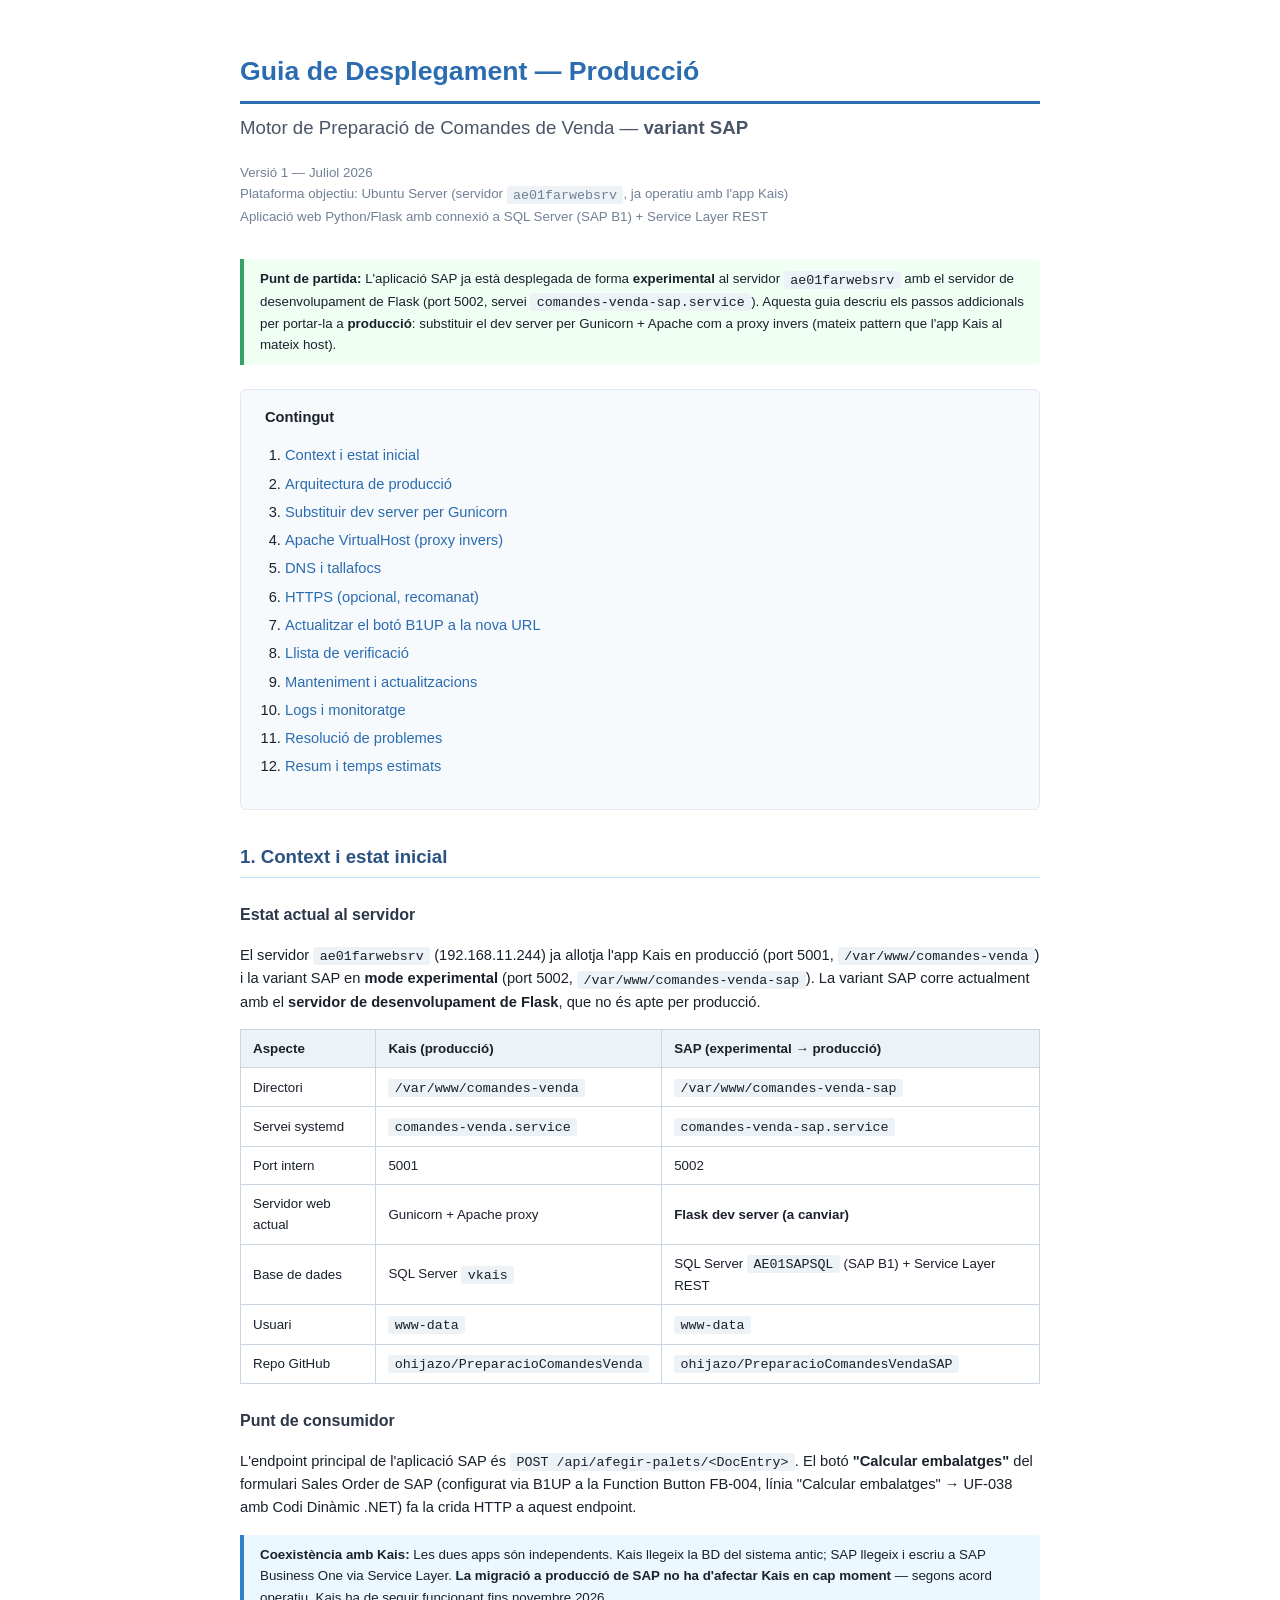
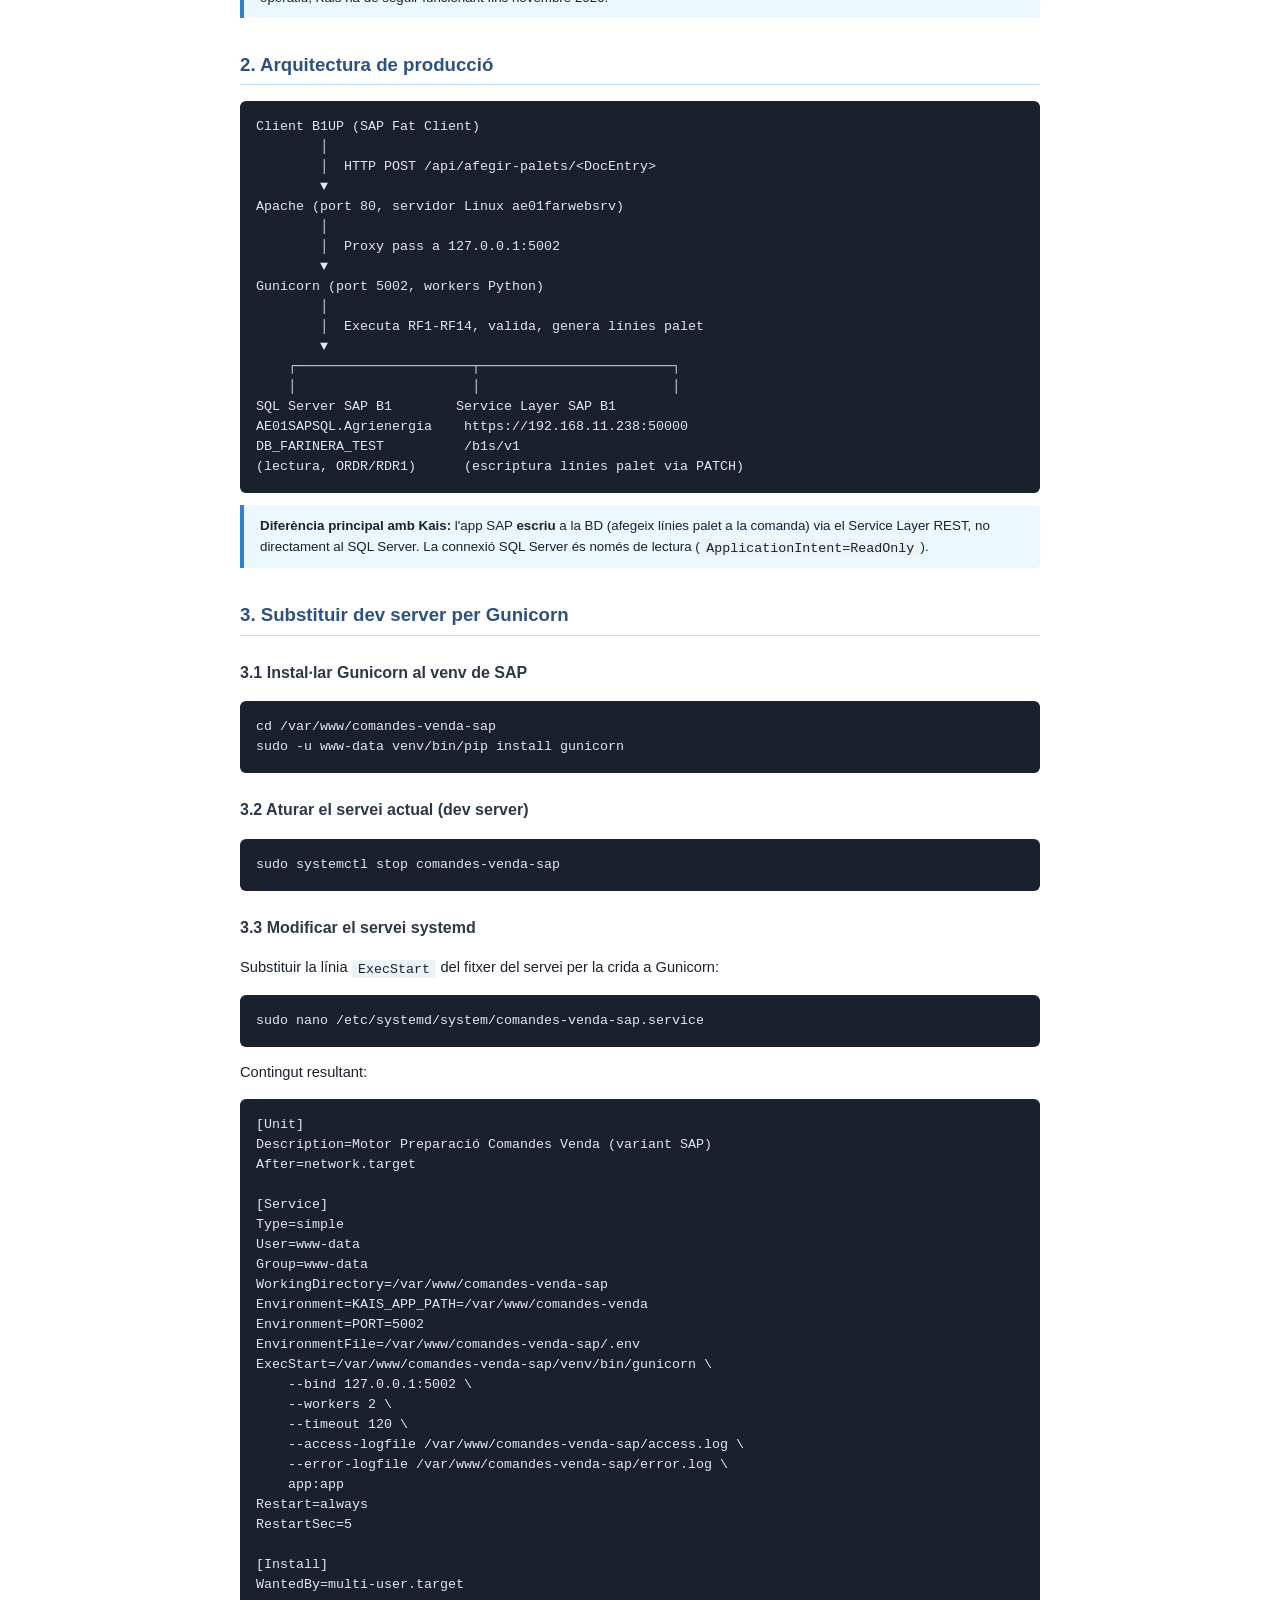
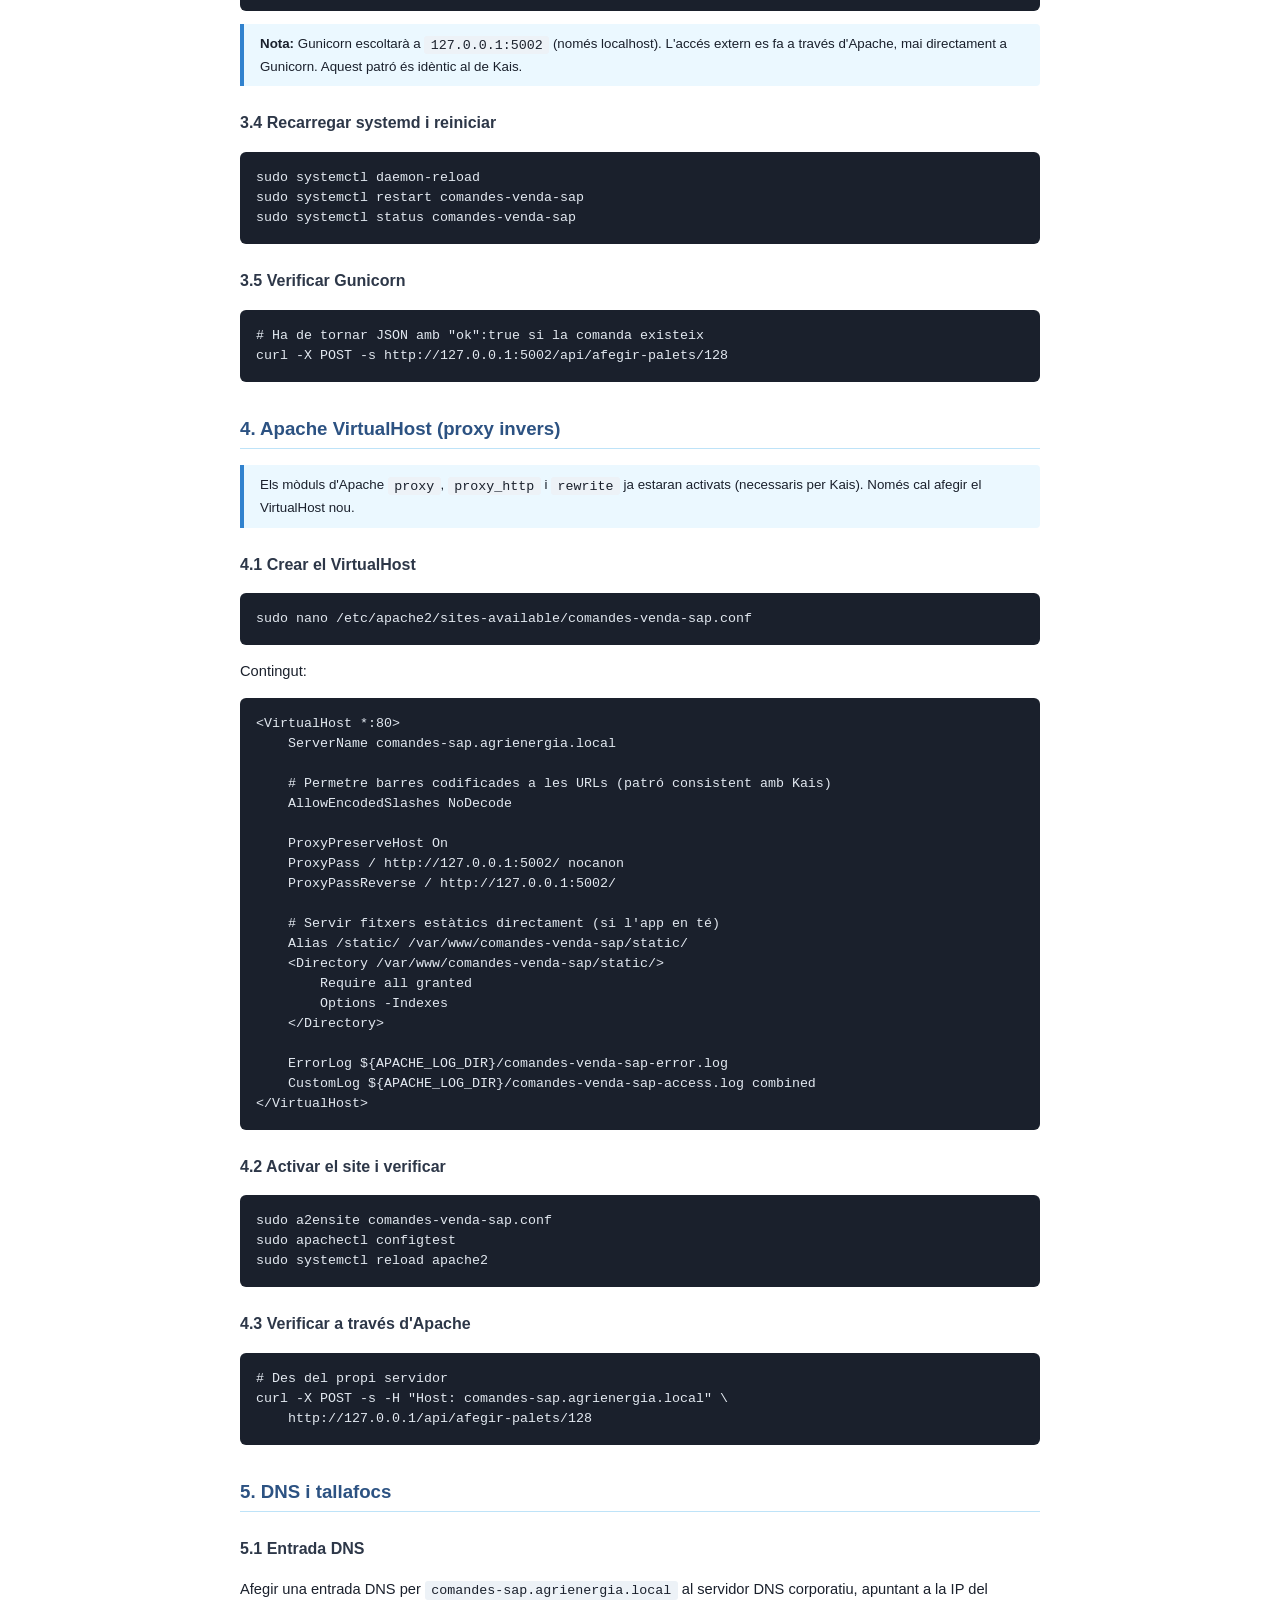
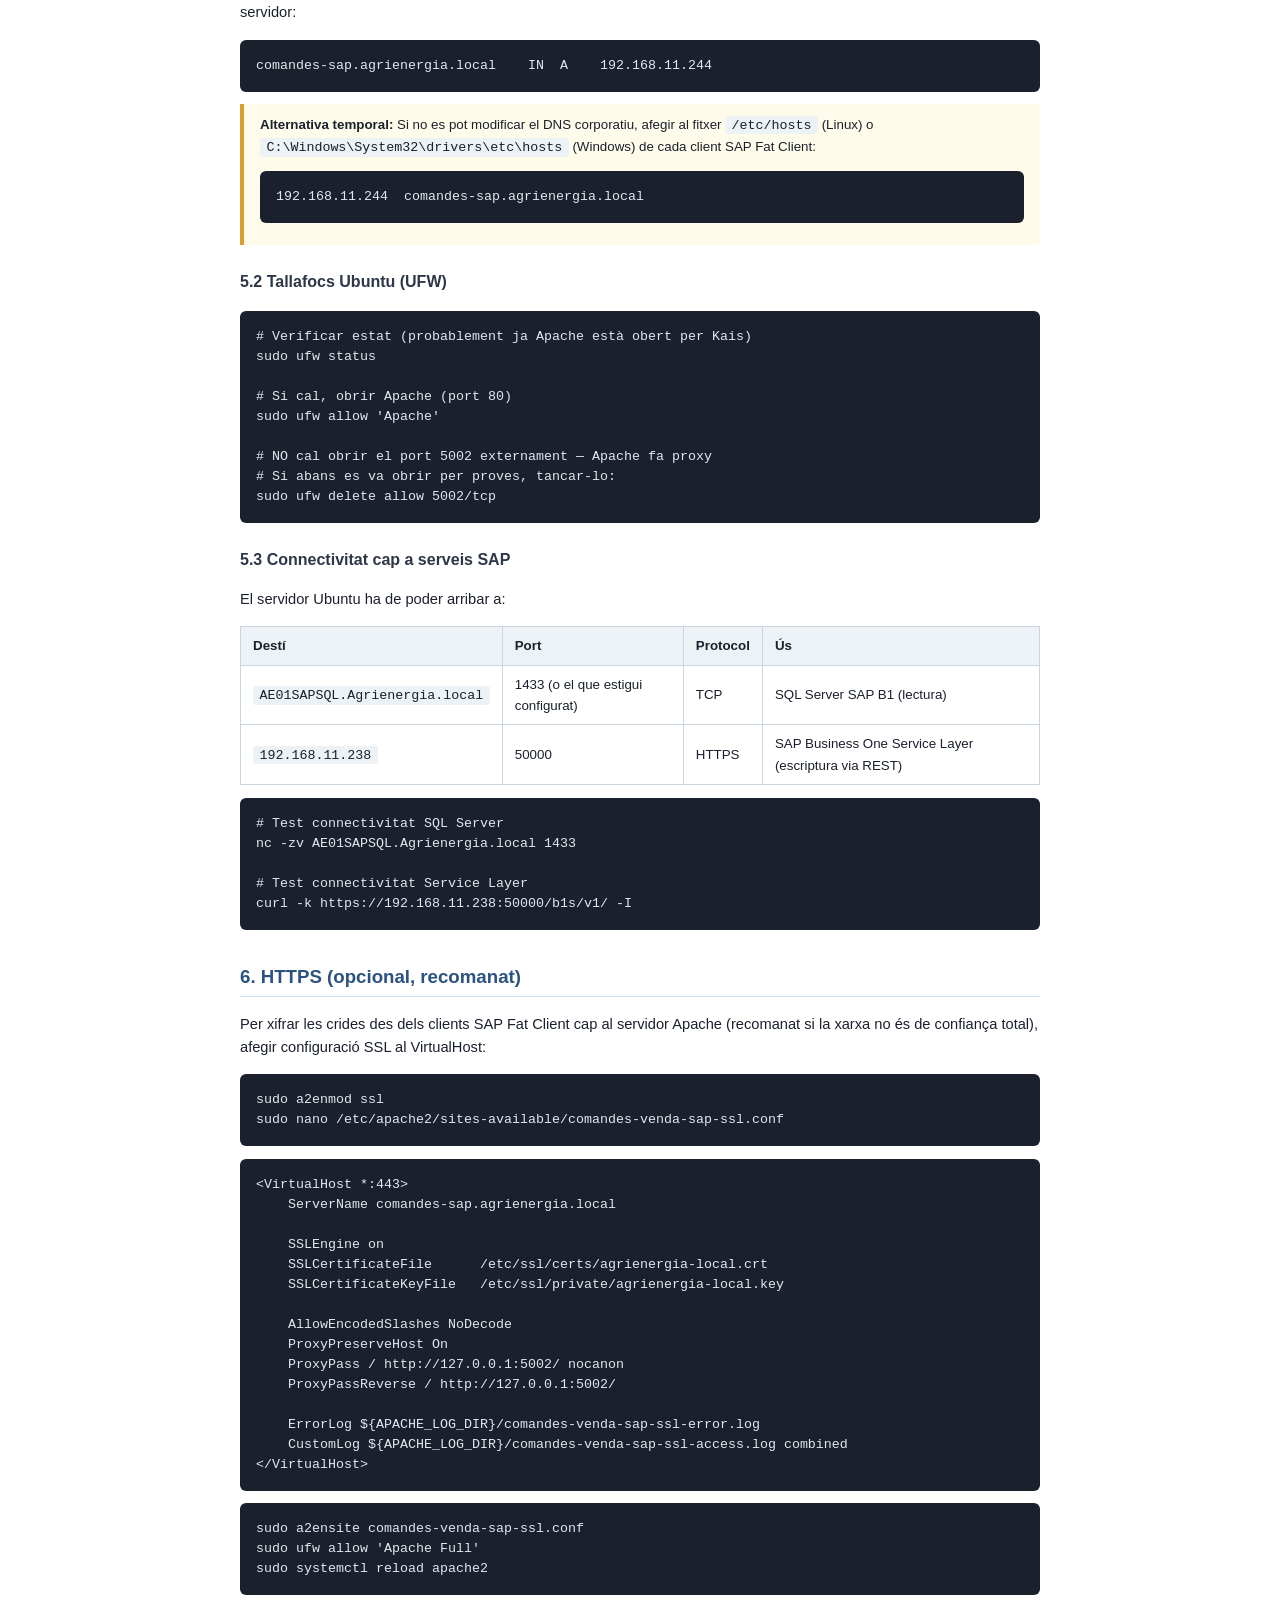
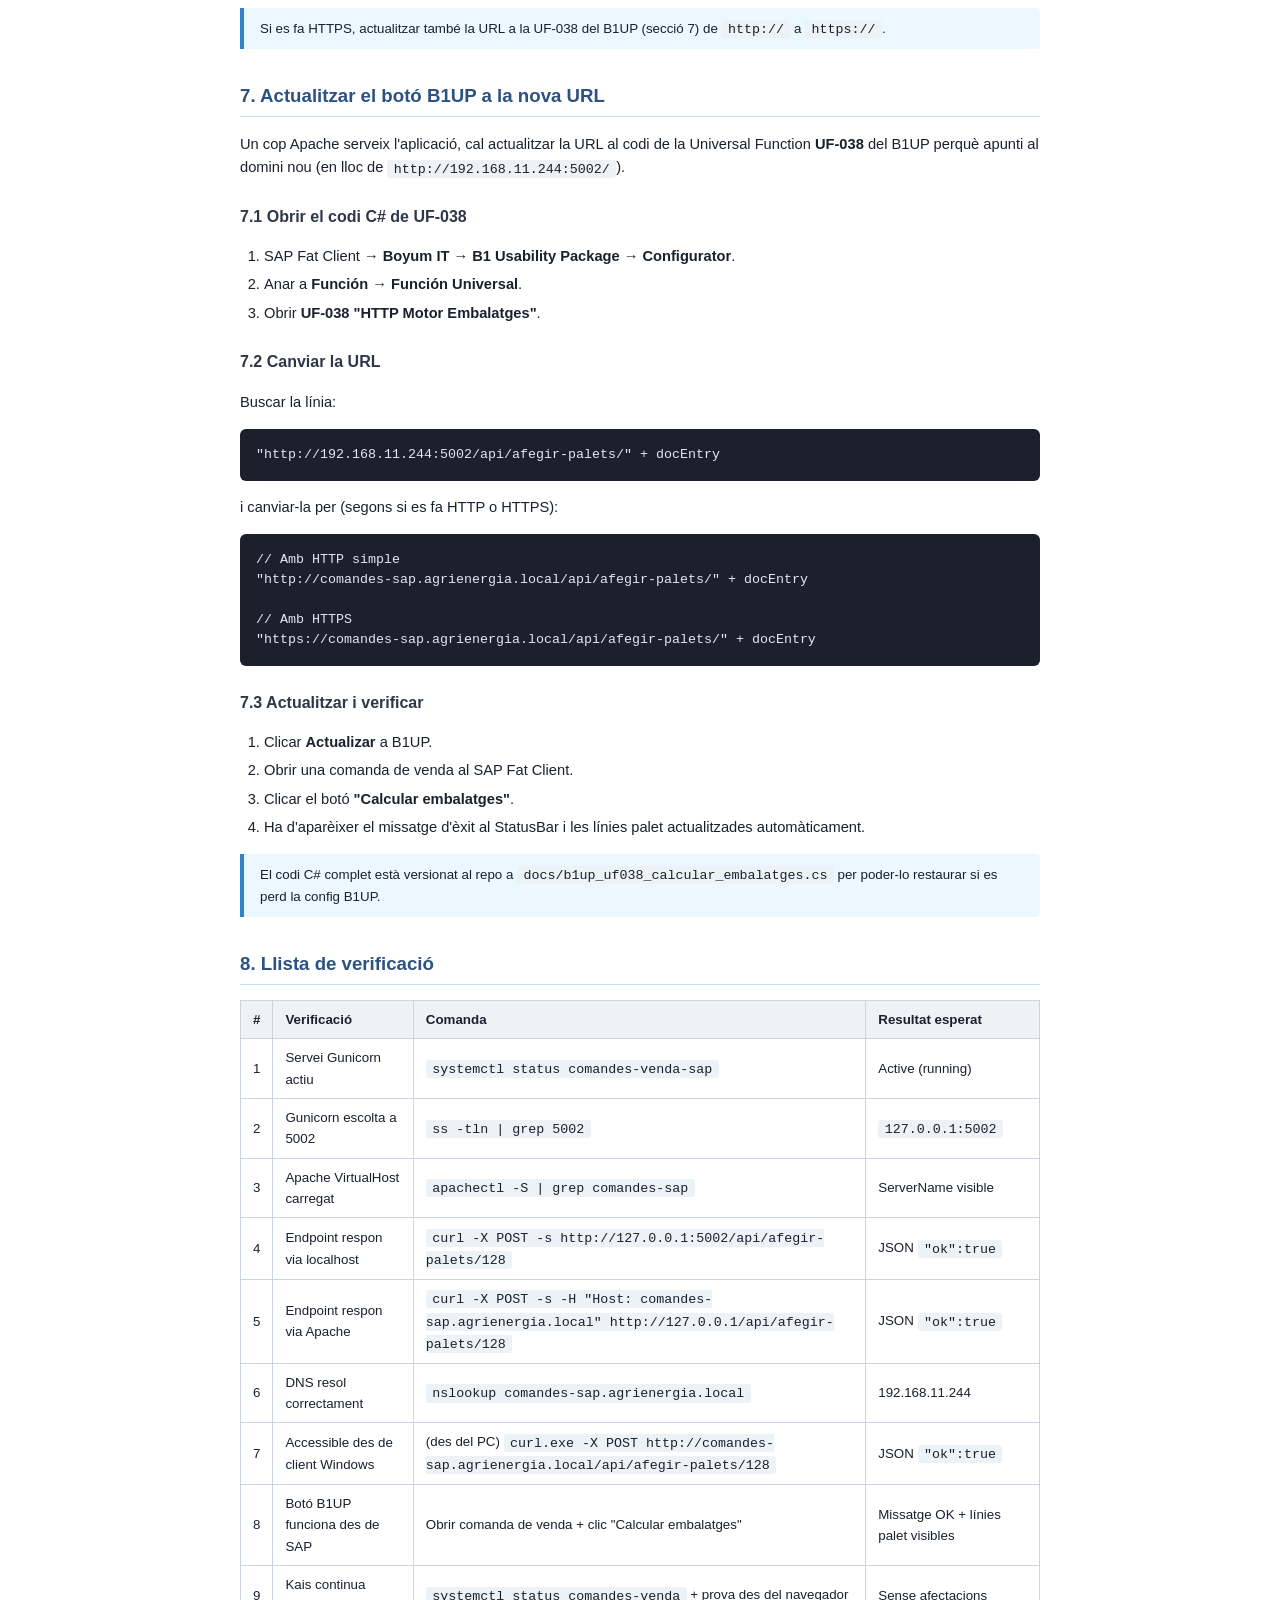
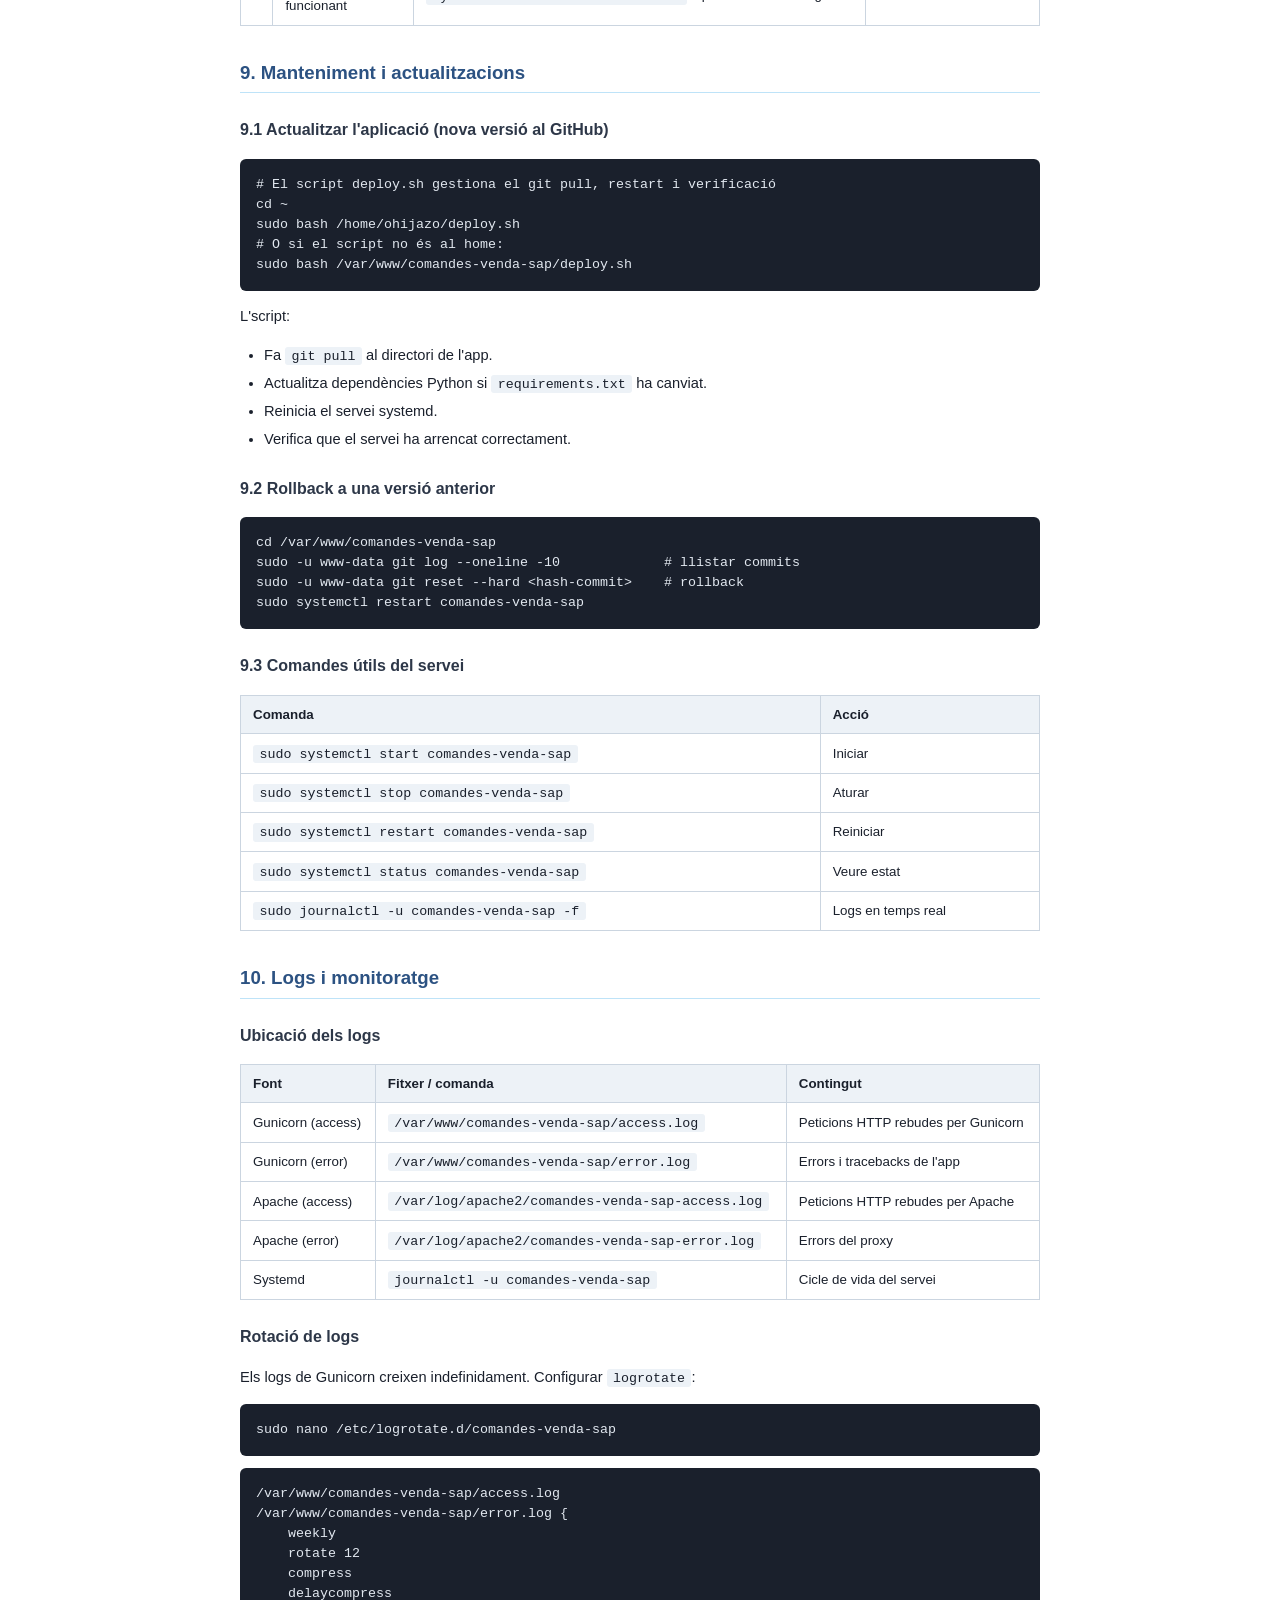
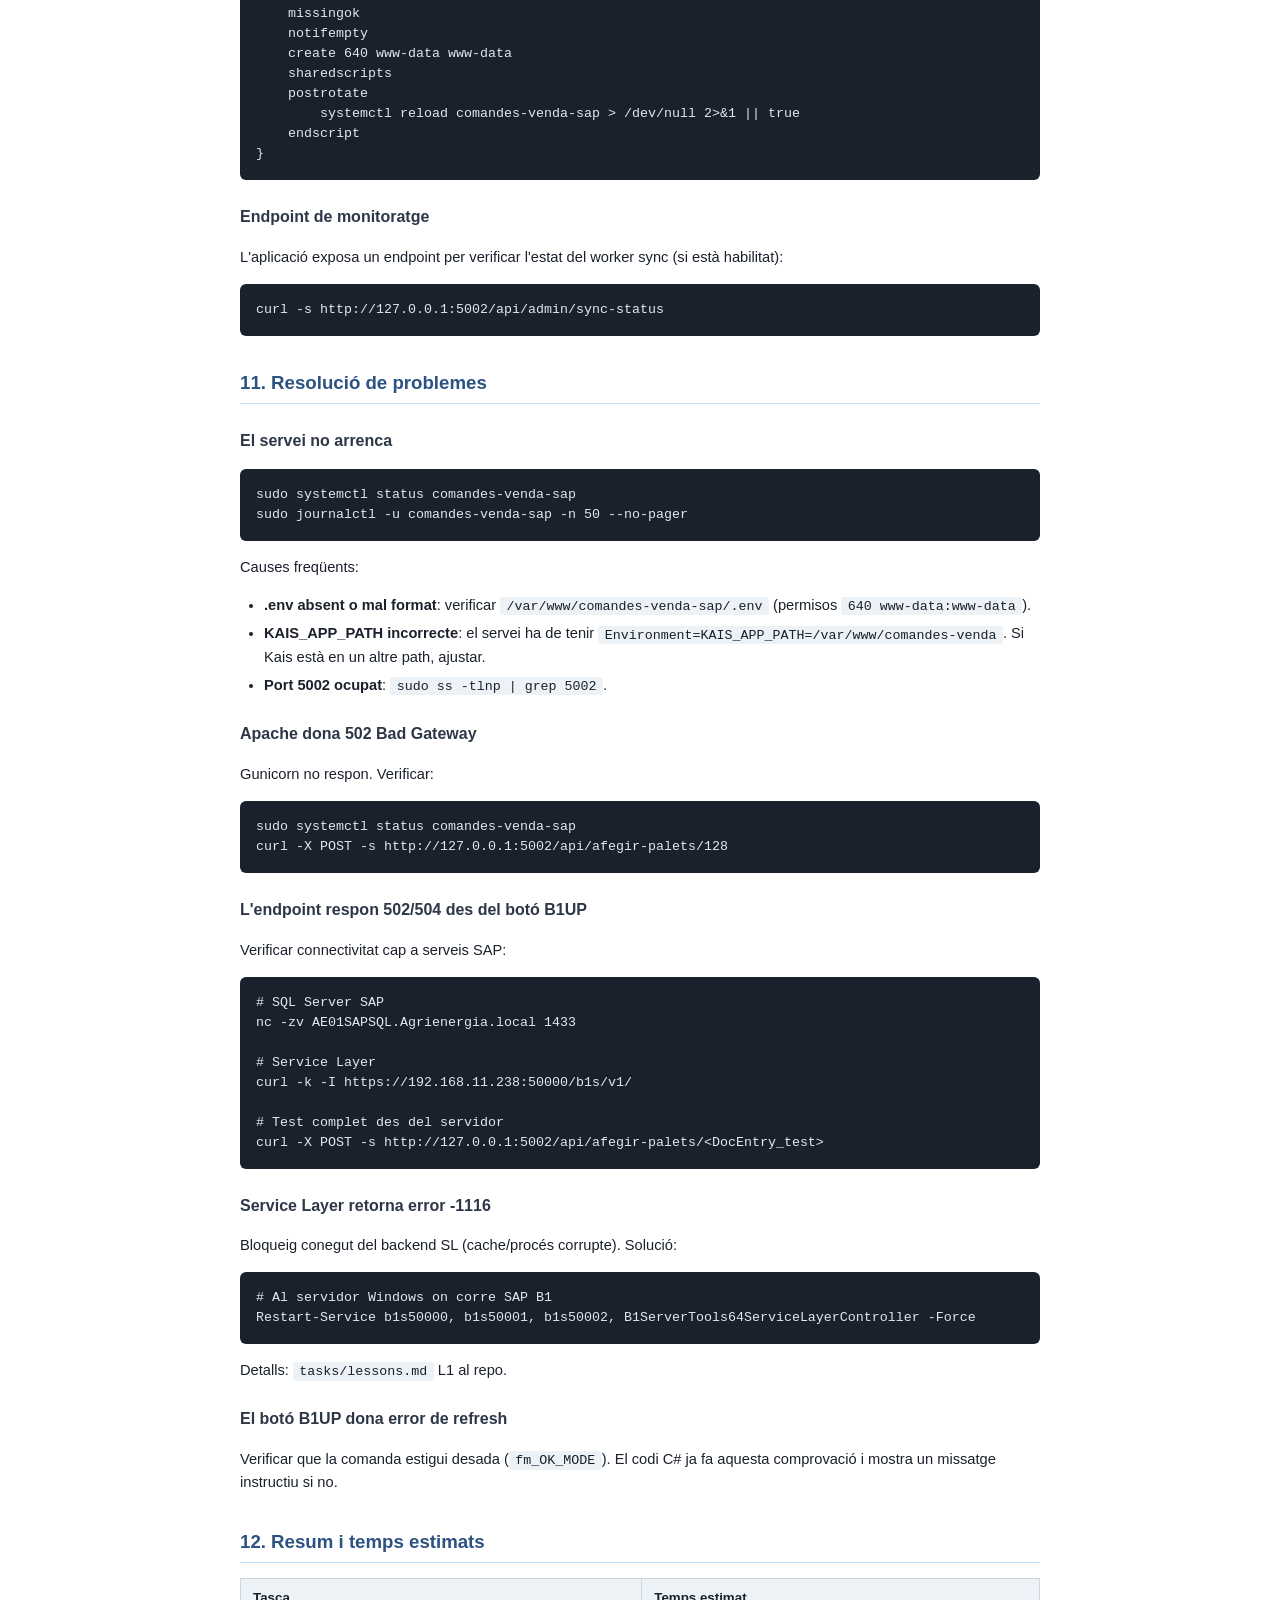
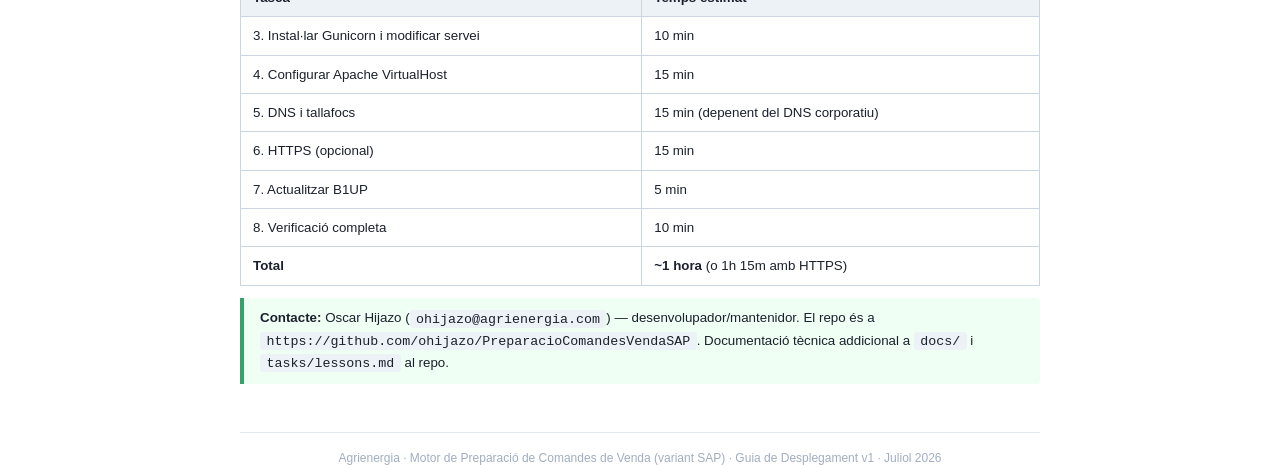
==== docs/guia-desplegament-sap.html @ 2eb06bcd "docs: guia de desplegament per Sistemes (producció seriosa amb Gunicorn+Apache) Guia HTML autoconten" ====
<!DOCTYPE html>
<html lang="ca">
<head>
    <meta charset="UTF-8">
    <title>Guia de Desplegament - Motor de Preparació de Comandes de Venda (variant SAP)</title>
    <style>
        @page { size: A4; margin: 2cm; }
        body { font-family: 'Segoe UI', Arial, sans-serif; font-size: 11pt; line-height: 1.6; color: #1a202c; max-width: 800px; margin: 0 auto; padding: 2rem; }
        h1 { color: #2b6cb0; font-size: 20pt; border-bottom: 3px solid #2b6cb0; padding-bottom: 0.5rem; }
        h2 { color: #2c5282; font-size: 14pt; margin-top: 2rem; border-bottom: 1px solid #bee3f8; padding-bottom: 0.3rem; page-break-after: avoid; }
        h3 { color: #2d3748; font-size: 12pt; margin-top: 1.5rem; page-break-after: avoid; }
        code { font-family: 'JetBrains Mono', 'Consolas', monospace; background: #edf2f7; padding: 0.1rem 0.4rem; border-radius: 3px; font-size: 10pt; }
        pre { background: #1a202c; color: #e2e8f0; padding: 1rem; border-radius: 6px; overflow-x: auto; font-size: 9.5pt; line-height: 1.5; }
        pre code { background: none; color: inherit; padding: 0; }
        table { width: 100%; border-collapse: collapse; margin: 0.75rem 0; font-size: 10pt; }
        th, td { border: 1px solid #cbd5e0; padding: 0.5rem 0.75rem; text-align: left; }
        th { background: #edf2f7; font-weight: 600; }
        .info { background: #ebf8ff; border-left: 4px solid #3182ce; padding: 0.6rem 1rem; margin: 0.75rem 0; border-radius: 0 4px 4px 0; font-size: 10pt; }
        .warning { background: #fffbeb; border-left: 4px solid #d69e2e; padding: 0.6rem 1rem; margin: 0.75rem 0; border-radius: 0 4px 4px 0; font-size: 10pt; }
        .danger { background: #fff5f5; border-left: 4px solid #e53e3e; padding: 0.6rem 1rem; margin: 0.75rem 0; border-radius: 0 4px 4px 0; font-size: 10pt; }
        .success { background: #f0fff4; border-left: 4px solid #38a169; padding: 0.6rem 1rem; margin: 0.75rem 0; border-radius: 0 4px 4px 0; font-size: 10pt; }
        .header-meta { color: #718096; font-size: 10pt; margin-bottom: 2rem; }
        .toc { background: #f7fafc; border: 1px solid #e2e8f0; border-radius: 6px; padding: 1rem 1.5rem; margin: 1.5rem 0; }
        .toc ol { padding-left: 1.25rem; }
        .toc a { color: #2b6cb0; text-decoration: none; }
        ul, ol { padding-left: 1.5rem; }
        li { margin-bottom: 0.3rem; }
        .footer { margin-top: 3rem; padding-top: 1rem; border-top: 1px solid #e2e8f0; color: #a0aec0; font-size: 9pt; text-align: center; }
    </style>
</head>
<body>

<h1>Guia de Desplegament — Producció</h1>
<p style="font-size: 14pt; color: #4a5568; margin-top: -0.5rem;">Motor de Preparació de Comandes de Venda — <strong>variant SAP</strong></p>
<div class="header-meta">
    Versió 1 — Juliol 2026<br>
    Plataforma objectiu: Ubuntu Server (servidor <code>ae01farwebsrv</code>, ja operatiu amb l'app Kais)<br>
    Aplicació web Python/Flask amb connexió a SQL Server (SAP B1) + Service Layer REST
</div>

<div class="success">
    <strong>Punt de partida:</strong> L'aplicació SAP ja està desplegada de forma <strong>experimental</strong> al servidor <code>ae01farwebsrv</code> amb el servidor de desenvolupament de Flask (port 5002, servei <code>comandes-venda-sap.service</code>). Aquesta guia descriu els passos addicionals per portar-la a <strong>producció</strong>: substituir el dev server per Gunicorn + Apache com a proxy invers (mateix pattern que l'app Kais al mateix host).
</div>

<div class="toc">
    <strong>Contingut</strong>
    <ol>
        <li><a href="#context">Context i estat inicial</a></li>
        <li><a href="#arquitectura">Arquitectura de producció</a></li>
        <li><a href="#gunicorn">Substituir dev server per Gunicorn</a></li>
        <li><a href="#apache">Apache VirtualHost (proxy invers)</a></li>
        <li><a href="#dns">DNS i tallafocs</a></li>
        <li><a href="#https">HTTPS (opcional, recomanat)</a></li>
        <li><a href="#b1up">Actualitzar el botó B1UP a la nova URL</a></li>
        <li><a href="#verificacio">Llista de verificació</a></li>
        <li><a href="#manteniment">Manteniment i actualitzacions</a></li>
        <li><a href="#logs">Logs i monitoratge</a></li>
        <li><a href="#troubleshooting">Resolució de problemes</a></li>
        <li><a href="#resum">Resum i temps estimats</a></li>
    </ol>
</div>

<!-- 1. CONTEXT -->
<h2 id="context">1. Context i estat inicial</h2>

<h3>Estat actual al servidor</h3>
<p>El servidor <code>ae01farwebsrv</code> (192.168.11.244) ja allotja l'app Kais en producció (port 5001, <code>/var/www/comandes-venda</code>) i la variant SAP en <strong>mode experimental</strong> (port 5002, <code>/var/www/comandes-venda-sap</code>). La variant SAP corre actualment amb el <strong>servidor de desenvolupament de Flask</strong>, que no és apte per producció.</p>

<table>
    <tr><th>Aspecte</th><th>Kais (producció)</th><th>SAP (experimental → producció)</th></tr>
    <tr><td>Directori</td><td><code>/var/www/comandes-venda</code></td><td><code>/var/www/comandes-venda-sap</code></td></tr>
    <tr><td>Servei systemd</td><td><code>comandes-venda.service</code></td><td><code>comandes-venda-sap.service</code></td></tr>
    <tr><td>Port intern</td><td>5001</td><td>5002</td></tr>
    <tr><td>Servidor web actual</td><td>Gunicorn + Apache proxy</td><td><strong>Flask dev server (a canviar)</strong></td></tr>
    <tr><td>Base de dades</td><td>SQL Server <code>vkais</code></td><td>SQL Server <code>AE01SAPSQL</code> (SAP B1) + Service Layer REST</td></tr>
    <tr><td>Usuari</td><td><code>www-data</code></td><td><code>www-data</code></td></tr>
    <tr><td>Repo GitHub</td><td><code>ohijazo/PreparacioComandesVenda</code></td><td><code>ohijazo/PreparacioComandesVendaSAP</code></td></tr>
</table>

<h3>Punt de consumidor</h3>
<p>L'endpoint principal de l'aplicació SAP és <code>POST /api/afegir-palets/&lt;DocEntry&gt;</code>. El botó <strong>"Calcular embalatges"</strong> del formulari Sales Order de SAP (configurat via B1UP a la Function Button FB-004, línia "Calcular embalatges" → UF-038 amb Codi Dinàmic .NET) fa la crida HTTP a aquest endpoint.</p>

<div class="info">
    <strong>Coexistència amb Kais:</strong> Les dues apps són independents. Kais llegeix la BD del sistema antic; SAP llegeix i escriu a SAP Business One via Service Layer. <strong>La migració a producció de SAP no ha d'afectar Kais en cap moment</strong> — segons acord operatiu, Kais ha de seguir funcionant fins novembre 2026.
</div>

<!-- 2. ARQUITECTURA -->
<h2 id="arquitectura">2. Arquitectura de producció</h2>

<pre><code>Client B1UP (SAP Fat Client)
        │
        │  HTTP POST /api/afegir-palets/&lt;DocEntry&gt;
        ▼
Apache (port 80, servidor Linux ae01farwebsrv)
        │
        │  Proxy pass a 127.0.0.1:5002
        ▼
Gunicorn (port 5002, workers Python)
        │
        │  Executa RF1-RF14, valida, genera línies palet
        ▼
    ┌──────────────────────┬────────────────────────┐
    │                      │                        │
SQL Server SAP B1        Service Layer SAP B1
AE01SAPSQL.Agrienergia    https://192.168.11.238:50000
DB_FARINERA_TEST          /b1s/v1
(lectura, ORDR/RDR1)      (escriptura línies palet via PATCH)</code></pre>

<div class="info">
    <strong>Diferència principal amb Kais:</strong> l'app SAP <strong>escriu</strong> a la BD (afegeix línies palet a la comanda) via el Service Layer REST, no directament al SQL Server. La connexió SQL Server és només de lectura (<code>ApplicationIntent=ReadOnly</code>).
</div>

<!-- 3. GUNICORN -->
<h2 id="gunicorn">3. Substituir dev server per Gunicorn</h2>

<h3>3.1 Instal·lar Gunicorn al venv de SAP</h3>
<pre><code>cd /var/www/comandes-venda-sap
sudo -u www-data venv/bin/pip install gunicorn</code></pre>

<h3>3.2 Aturar el servei actual (dev server)</h3>
<pre><code>sudo systemctl stop comandes-venda-sap</code></pre>

<h3>3.3 Modificar el servei systemd</h3>
<p>Substituir la línia <code>ExecStart</code> del fitxer del servei per la crida a Gunicorn:</p>

<pre><code>sudo nano /etc/systemd/system/comandes-venda-sap.service</code></pre>

<p>Contingut resultant:</p>

<pre><code>[Unit]
Description=Motor Preparació Comandes Venda (variant SAP)
After=network.target

[Service]
Type=simple
User=www-data
Group=www-data
WorkingDirectory=/var/www/comandes-venda-sap
Environment=KAIS_APP_PATH=/var/www/comandes-venda
Environment=PORT=5002
EnvironmentFile=/var/www/comandes-venda-sap/.env
ExecStart=/var/www/comandes-venda-sap/venv/bin/gunicorn \
    --bind 127.0.0.1:5002 \
    --workers 2 \
    --timeout 120 \
    --access-logfile /var/www/comandes-venda-sap/access.log \
    --error-logfile /var/www/comandes-venda-sap/error.log \
    app:app
Restart=always
RestartSec=5

[Install]
WantedBy=multi-user.target</code></pre>

<div class="info">
    <strong>Nota:</strong> Gunicorn escoltarà a <code>127.0.0.1:5002</code> (només localhost). L'accés extern es fa a través d'Apache, mai directament a Gunicorn. Aquest patró és idèntic al de Kais.
</div>

<h3>3.4 Recarregar systemd i reiniciar</h3>
<pre><code>sudo systemctl daemon-reload
sudo systemctl restart comandes-venda-sap
sudo systemctl status comandes-venda-sap</code></pre>

<h3>3.5 Verificar Gunicorn</h3>
<pre><code># Ha de tornar JSON amb "ok":true si la comanda existeix
curl -X POST -s http://127.0.0.1:5002/api/afegir-palets/128</code></pre>

<!-- 4. APACHE -->
<h2 id="apache">4. Apache VirtualHost (proxy invers)</h2>

<div class="info">
    Els mòduls d'Apache <code>proxy</code>, <code>proxy_http</code> i <code>rewrite</code> ja estaran activats (necessaris per Kais). Només cal afegir el VirtualHost nou.
</div>

<h3>4.1 Crear el VirtualHost</h3>
<pre><code>sudo nano /etc/apache2/sites-available/comandes-venda-sap.conf</code></pre>

<p>Contingut:</p>

<pre><code>&lt;VirtualHost *:80&gt;
    ServerName comandes-sap.agrienergia.local

    # Permetre barres codificades a les URLs (patró consistent amb Kais)
    AllowEncodedSlashes NoDecode

    ProxyPreserveHost On
    ProxyPass / http://127.0.0.1:5002/ nocanon
    ProxyPassReverse / http://127.0.0.1:5002/

    # Servir fitxers estàtics directament (si l'app en té)
    Alias /static/ /var/www/comandes-venda-sap/static/
    &lt;Directory /var/www/comandes-venda-sap/static/&gt;
        Require all granted
        Options -Indexes
    &lt;/Directory&gt;

    ErrorLog ${APACHE_LOG_DIR}/comandes-venda-sap-error.log
    CustomLog ${APACHE_LOG_DIR}/comandes-venda-sap-access.log combined
&lt;/VirtualHost&gt;</code></pre>

<h3>4.2 Activar el site i verificar</h3>
<pre><code>sudo a2ensite comandes-venda-sap.conf
sudo apachectl configtest
sudo systemctl reload apache2</code></pre>

<h3>4.3 Verificar a través d'Apache</h3>
<pre><code># Des del propi servidor
curl -X POST -s -H "Host: comandes-sap.agrienergia.local" \
    http://127.0.0.1/api/afegir-palets/128</code></pre>

<!-- 5. DNS + FIREWALL -->
<h2 id="dns">5. DNS i tallafocs</h2>

<h3>5.1 Entrada DNS</h3>
<p>Afegir una entrada DNS per <code>comandes-sap.agrienergia.local</code> al servidor DNS corporatiu, apuntant a la IP del servidor:</p>

<pre><code>comandes-sap.agrienergia.local    IN  A    192.168.11.244</code></pre>

<div class="warning">
    <strong>Alternativa temporal:</strong> Si no es pot modificar el DNS corporatiu, afegir al fitxer <code>/etc/hosts</code> (Linux) o <code>C:\Windows\System32\drivers\etc\hosts</code> (Windows) de cada client SAP Fat Client:
    <pre><code>192.168.11.244  comandes-sap.agrienergia.local</code></pre>
</div>

<h3>5.2 Tallafocs Ubuntu (UFW)</h3>
<pre><code># Verificar estat (probablement ja Apache està obert per Kais)
sudo ufw status

# Si cal, obrir Apache (port 80)
sudo ufw allow 'Apache'

# NO cal obrir el port 5002 externament — Apache fa proxy
# Si abans es va obrir per proves, tancar-lo:
sudo ufw delete allow 5002/tcp</code></pre>

<h3>5.3 Connectivitat cap a serveis SAP</h3>
<p>El servidor Ubuntu ha de poder arribar a:</p>
<table>
    <tr><th>Destí</th><th>Port</th><th>Protocol</th><th>Ús</th></tr>
    <tr><td><code>AE01SAPSQL.Agrienergia.local</code></td><td>1433 (o el que estigui configurat)</td><td>TCP</td><td>SQL Server SAP B1 (lectura)</td></tr>
    <tr><td><code>192.168.11.238</code></td><td>50000</td><td>HTTPS</td><td>SAP Business One Service Layer (escriptura via REST)</td></tr>
</table>

<pre><code># Test connectivitat SQL Server
nc -zv AE01SAPSQL.Agrienergia.local 1433

# Test connectivitat Service Layer
curl -k https://192.168.11.238:50000/b1s/v1/ -I</code></pre>

<!-- 6. HTTPS -->
<h2 id="https">6. HTTPS (opcional, recomanat)</h2>

<p>Per xifrar les crides des dels clients SAP Fat Client cap al servidor Apache (recomanat si la xarxa no és de confiança total), afegir configuració SSL al VirtualHost:</p>

<pre><code>sudo a2enmod ssl
sudo nano /etc/apache2/sites-available/comandes-venda-sap-ssl.conf</code></pre>

<pre><code>&lt;VirtualHost *:443&gt;
    ServerName comandes-sap.agrienergia.local

    SSLEngine on
    SSLCertificateFile      /etc/ssl/certs/agrienergia-local.crt
    SSLCertificateKeyFile   /etc/ssl/private/agrienergia-local.key

    AllowEncodedSlashes NoDecode
    ProxyPreserveHost On
    ProxyPass / http://127.0.0.1:5002/ nocanon
    ProxyPassReverse / http://127.0.0.1:5002/

    ErrorLog ${APACHE_LOG_DIR}/comandes-venda-sap-ssl-error.log
    CustomLog ${APACHE_LOG_DIR}/comandes-venda-sap-ssl-access.log combined
&lt;/VirtualHost&gt;</code></pre>

<pre><code>sudo a2ensite comandes-venda-sap-ssl.conf
sudo ufw allow 'Apache Full'
sudo systemctl reload apache2</code></pre>

<div class="info">
    Si es fa HTTPS, actualitzar també la URL a la UF-038 del B1UP (secció 7) de <code>http://</code> a <code>https://</code>.
</div>

<!-- 7. B1UP -->
<h2 id="b1up">7. Actualitzar el botó B1UP a la nova URL</h2>

<p>Un cop Apache serveix l'aplicació, cal actualitzar la URL al codi de la Universal Function <strong>UF-038</strong> del B1UP perquè apunti al domini nou (en lloc de <code>http://192.168.11.244:5002/</code>).</p>

<h3>7.1 Obrir el codi C# de UF-038</h3>
<ol>
    <li>SAP Fat Client → <strong>Boyum IT → B1 Usability Package → Configurator</strong>.</li>
    <li>Anar a <strong>Función → Función Universal</strong>.</li>
    <li>Obrir <strong>UF-038 "HTTP Motor Embalatges"</strong>.</li>
</ol>

<h3>7.2 Canviar la URL</h3>
<p>Buscar la línia:</p>
<pre><code>"http://192.168.11.244:5002/api/afegir-palets/" + docEntry</code></pre>

<p>i canviar-la per (segons si es fa HTTP o HTTPS):</p>
<pre><code>// Amb HTTP simple
"http://comandes-sap.agrienergia.local/api/afegir-palets/" + docEntry

// Amb HTTPS
"https://comandes-sap.agrienergia.local/api/afegir-palets/" + docEntry</code></pre>

<h3>7.3 Actualitzar i verificar</h3>
<ol>
    <li>Clicar <strong>Actualizar</strong> a B1UP.</li>
    <li>Obrir una comanda de venda al SAP Fat Client.</li>
    <li>Clicar el botó <strong>"Calcular embalatges"</strong>.</li>
    <li>Ha d'aparèixer el missatge d'èxit al StatusBar i les línies palet actualitzades automàticament.</li>
</ol>

<div class="info">
    El codi C# complet està versionat al repo a <code>docs/b1up_uf038_calcular_embalatges.cs</code> per poder-lo restaurar si es perd la config B1UP.
</div>

<!-- 8. VERIFICACIÓ -->
<h2 id="verificacio">8. Llista de verificació</h2>

<table>
    <tr><th>#</th><th>Verificació</th><th>Comanda</th><th>Resultat esperat</th></tr>
    <tr><td>1</td><td>Servei Gunicorn actiu</td><td><code>systemctl status comandes-venda-sap</code></td><td>Active (running)</td></tr>
    <tr><td>2</td><td>Gunicorn escolta a 5002</td><td><code>ss -tln | grep 5002</code></td><td><code>127.0.0.1:5002</code></td></tr>
    <tr><td>3</td><td>Apache VirtualHost carregat</td><td><code>apachectl -S | grep comandes-sap</code></td><td>ServerName visible</td></tr>
    <tr><td>4</td><td>Endpoint respon via localhost</td><td><code>curl -X POST -s http://127.0.0.1:5002/api/afegir-palets/128</code></td><td>JSON <code>"ok":true</code></td></tr>
    <tr><td>5</td><td>Endpoint respon via Apache</td><td><code>curl -X POST -s -H "Host: comandes-sap.agrienergia.local" http://127.0.0.1/api/afegir-palets/128</code></td><td>JSON <code>"ok":true</code></td></tr>
    <tr><td>6</td><td>DNS resol correctament</td><td><code>nslookup comandes-sap.agrienergia.local</code></td><td>192.168.11.244</td></tr>
    <tr><td>7</td><td>Accessible des de client Windows</td><td>(des del PC) <code>curl.exe -X POST http://comandes-sap.agrienergia.local/api/afegir-palets/128</code></td><td>JSON <code>"ok":true</code></td></tr>
    <tr><td>8</td><td>Botó B1UP funciona des de SAP</td><td>Obrir comanda de venda + clic "Calcular embalatges"</td><td>Missatge OK + línies palet visibles</td></tr>
    <tr><td>9</td><td>Kais continua funcionant</td><td><code>systemctl status comandes-venda</code> + prova des del navegador</td><td>Sense afectacions</td></tr>
</table>

<!-- 9. MANTENIMENT -->
<h2 id="manteniment">9. Manteniment i actualitzacions</h2>

<h3>9.1 Actualitzar l'aplicació (nova versió al GitHub)</h3>
<pre><code># El script deploy.sh gestiona el git pull, restart i verificació
cd ~
sudo bash /home/ohijazo/deploy.sh
# O si el script no és al home:
sudo bash /var/www/comandes-venda-sap/deploy.sh</code></pre>

<p>L'script:</p>
<ul>
    <li>Fa <code>git pull</code> al directori de l'app.</li>
    <li>Actualitza dependències Python si <code>requirements.txt</code> ha canviat.</li>
    <li>Reinicia el servei systemd.</li>
    <li>Verifica que el servei ha arrencat correctament.</li>
</ul>

<h3>9.2 Rollback a una versió anterior</h3>
<pre><code>cd /var/www/comandes-venda-sap
sudo -u www-data git log --oneline -10             # llistar commits
sudo -u www-data git reset --hard &lt;hash-commit&gt;    # rollback
sudo systemctl restart comandes-venda-sap</code></pre>

<h3>9.3 Comandes útils del servei</h3>
<table>
    <tr><th>Comanda</th><th>Acció</th></tr>
    <tr><td><code>sudo systemctl start comandes-venda-sap</code></td><td>Iniciar</td></tr>
    <tr><td><code>sudo systemctl stop comandes-venda-sap</code></td><td>Aturar</td></tr>
    <tr><td><code>sudo systemctl restart comandes-venda-sap</code></td><td>Reiniciar</td></tr>
    <tr><td><code>sudo systemctl status comandes-venda-sap</code></td><td>Veure estat</td></tr>
    <tr><td><code>sudo journalctl -u comandes-venda-sap -f</code></td><td>Logs en temps real</td></tr>
</table>

<!-- 10. LOGS -->
<h2 id="logs">10. Logs i monitoratge</h2>

<h3>Ubicació dels logs</h3>
<table>
    <tr><th>Font</th><th>Fitxer / comanda</th><th>Contingut</th></tr>
    <tr><td>Gunicorn (access)</td><td><code>/var/www/comandes-venda-sap/access.log</code></td><td>Peticions HTTP rebudes per Gunicorn</td></tr>
    <tr><td>Gunicorn (error)</td><td><code>/var/www/comandes-venda-sap/error.log</code></td><td>Errors i tracebacks de l'app</td></tr>
    <tr><td>Apache (access)</td><td><code>/var/log/apache2/comandes-venda-sap-access.log</code></td><td>Peticions HTTP rebudes per Apache</td></tr>
    <tr><td>Apache (error)</td><td><code>/var/log/apache2/comandes-venda-sap-error.log</code></td><td>Errors del proxy</td></tr>
    <tr><td>Systemd</td><td><code>journalctl -u comandes-venda-sap</code></td><td>Cicle de vida del servei</td></tr>
</table>

<h3>Rotació de logs</h3>
<p>Els logs de Gunicorn creixen indefinidament. Configurar <code>logrotate</code>:</p>
<pre><code>sudo nano /etc/logrotate.d/comandes-venda-sap</code></pre>

<pre><code>/var/www/comandes-venda-sap/access.log
/var/www/comandes-venda-sap/error.log {
    weekly
    rotate 12
    compress
    delaycompress
    missingok
    notifempty
    create 640 www-data www-data
    sharedscripts
    postrotate
        systemctl reload comandes-venda-sap > /dev/null 2>&1 || true
    endscript
}</code></pre>

<h3>Endpoint de monitoratge</h3>
<p>L'aplicació exposa un endpoint per verificar l'estat del worker sync (si està habilitat):</p>
<pre><code>curl -s http://127.0.0.1:5002/api/admin/sync-status</code></pre>

<!-- 11. TROUBLESHOOTING -->
<h2 id="troubleshooting">11. Resolució de problemes</h2>

<h3>El servei no arrenca</h3>
<pre><code>sudo systemctl status comandes-venda-sap
sudo journalctl -u comandes-venda-sap -n 50 --no-pager</code></pre>
<p>Causes freqüents:</p>
<ul>
    <li><strong>.env absent o mal format</strong>: verificar <code>/var/www/comandes-venda-sap/.env</code> (permisos <code>640 www-data:www-data</code>).</li>
    <li><strong>KAIS_APP_PATH incorrecte</strong>: el servei ha de tenir <code>Environment=KAIS_APP_PATH=/var/www/comandes-venda</code>. Si Kais està en un altre path, ajustar.</li>
    <li><strong>Port 5002 ocupat</strong>: <code>sudo ss -tlnp | grep 5002</code>.</li>
</ul>

<h3>Apache dona 502 Bad Gateway</h3>
<p>Gunicorn no respon. Verificar:</p>
<pre><code>sudo systemctl status comandes-venda-sap
curl -X POST -s http://127.0.0.1:5002/api/afegir-palets/128</code></pre>

<h3>L'endpoint respon 502/504 des del botó B1UP</h3>
<p>Verificar connectivitat cap a serveis SAP:</p>
<pre><code># SQL Server SAP
nc -zv AE01SAPSQL.Agrienergia.local 1433

# Service Layer
curl -k -I https://192.168.11.238:50000/b1s/v1/

# Test complet des del servidor
curl -X POST -s http://127.0.0.1:5002/api/afegir-palets/&lt;DocEntry_test&gt;</code></pre>

<h3>Service Layer retorna error -1116</h3>
<p>Bloqueig conegut del backend SL (cache/procés corrupte). Solució:</p>
<pre><code># Al servidor Windows on corre SAP B1
Restart-Service b1s50000, b1s50001, b1s50002, B1ServerTools64ServiceLayerController -Force</code></pre>
<p>Detalls: <code>tasks/lessons.md</code> L1 al repo.</p>

<h3>El botó B1UP dona error de refresh</h3>
<p>Verificar que la comanda estigui desada (<code>fm_OK_MODE</code>). El codi C# ja fa aquesta comprovació i mostra un missatge instructiu si no.</p>

<!-- 12. RESUM -->
<h2 id="resum">12. Resum i temps estimats</h2>

<table>
    <tr><th>Tasca</th><th>Temps estimat</th></tr>
    <tr><td>3. Instal·lar Gunicorn i modificar servei</td><td>10 min</td></tr>
    <tr><td>4. Configurar Apache VirtualHost</td><td>15 min</td></tr>
    <tr><td>5. DNS i tallafocs</td><td>15 min (depenent del DNS corporatiu)</td></tr>
    <tr><td>6. HTTPS (opcional)</td><td>15 min</td></tr>
    <tr><td>7. Actualitzar B1UP</td><td>5 min</td></tr>
    <tr><td>8. Verificació completa</td><td>10 min</td></tr>
    <tr><td><strong>Total</strong></td><td><strong>~1 hora</strong> (o 1h 15m amb HTTPS)</td></tr>
</table>

<div class="success">
    <strong>Contacte:</strong> Oscar Hijazo (<code>ohijazo@agrienergia.com</code>) — desenvolupador/mantenidor. El repo és a <code>https://github.com/ohijazo/PreparacioComandesVendaSAP</code>. Documentació tècnica addicional a <code>docs/</code> i <code>tasks/lessons.md</code> al repo.
</div>

<div class="footer">
    Agrienergia · Motor de Preparació de Comandes de Venda (variant SAP) · Guia de Desplegament v1 · Juliol 2026
</div>

</body>
</html>
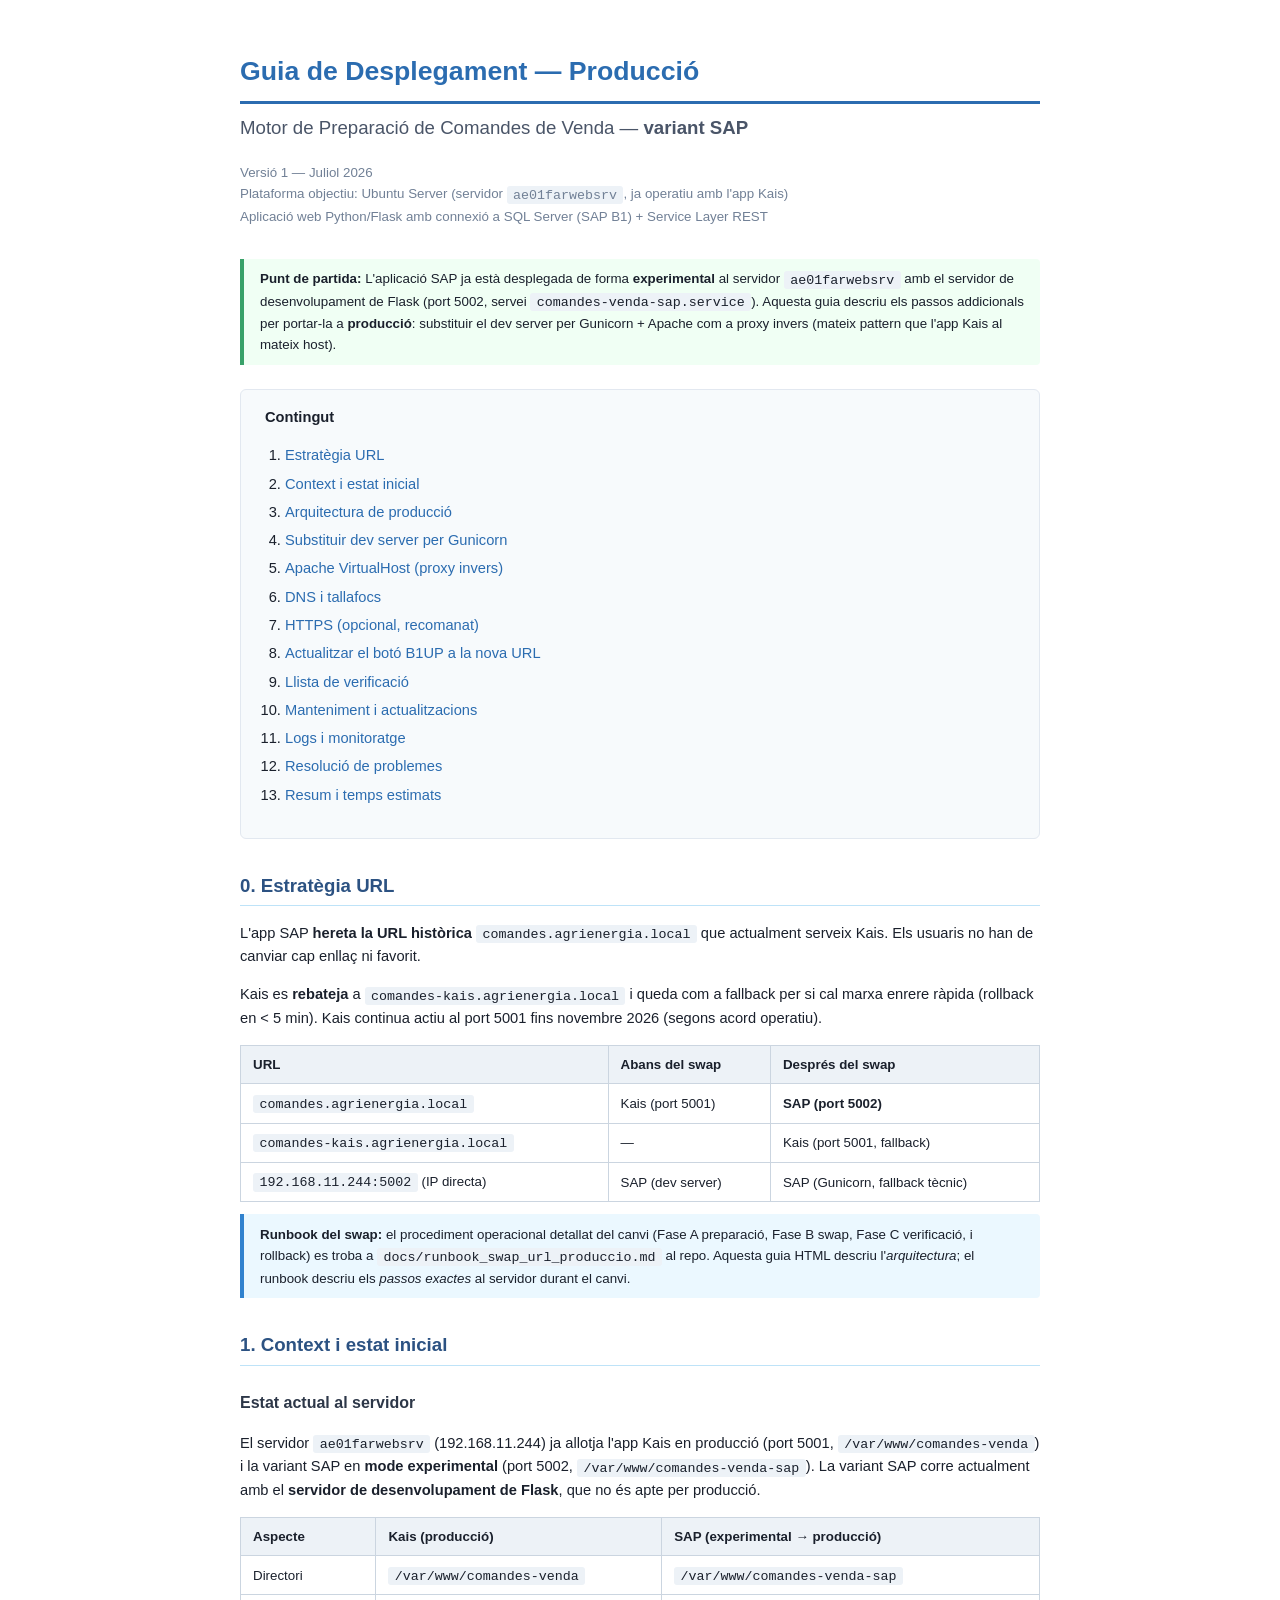
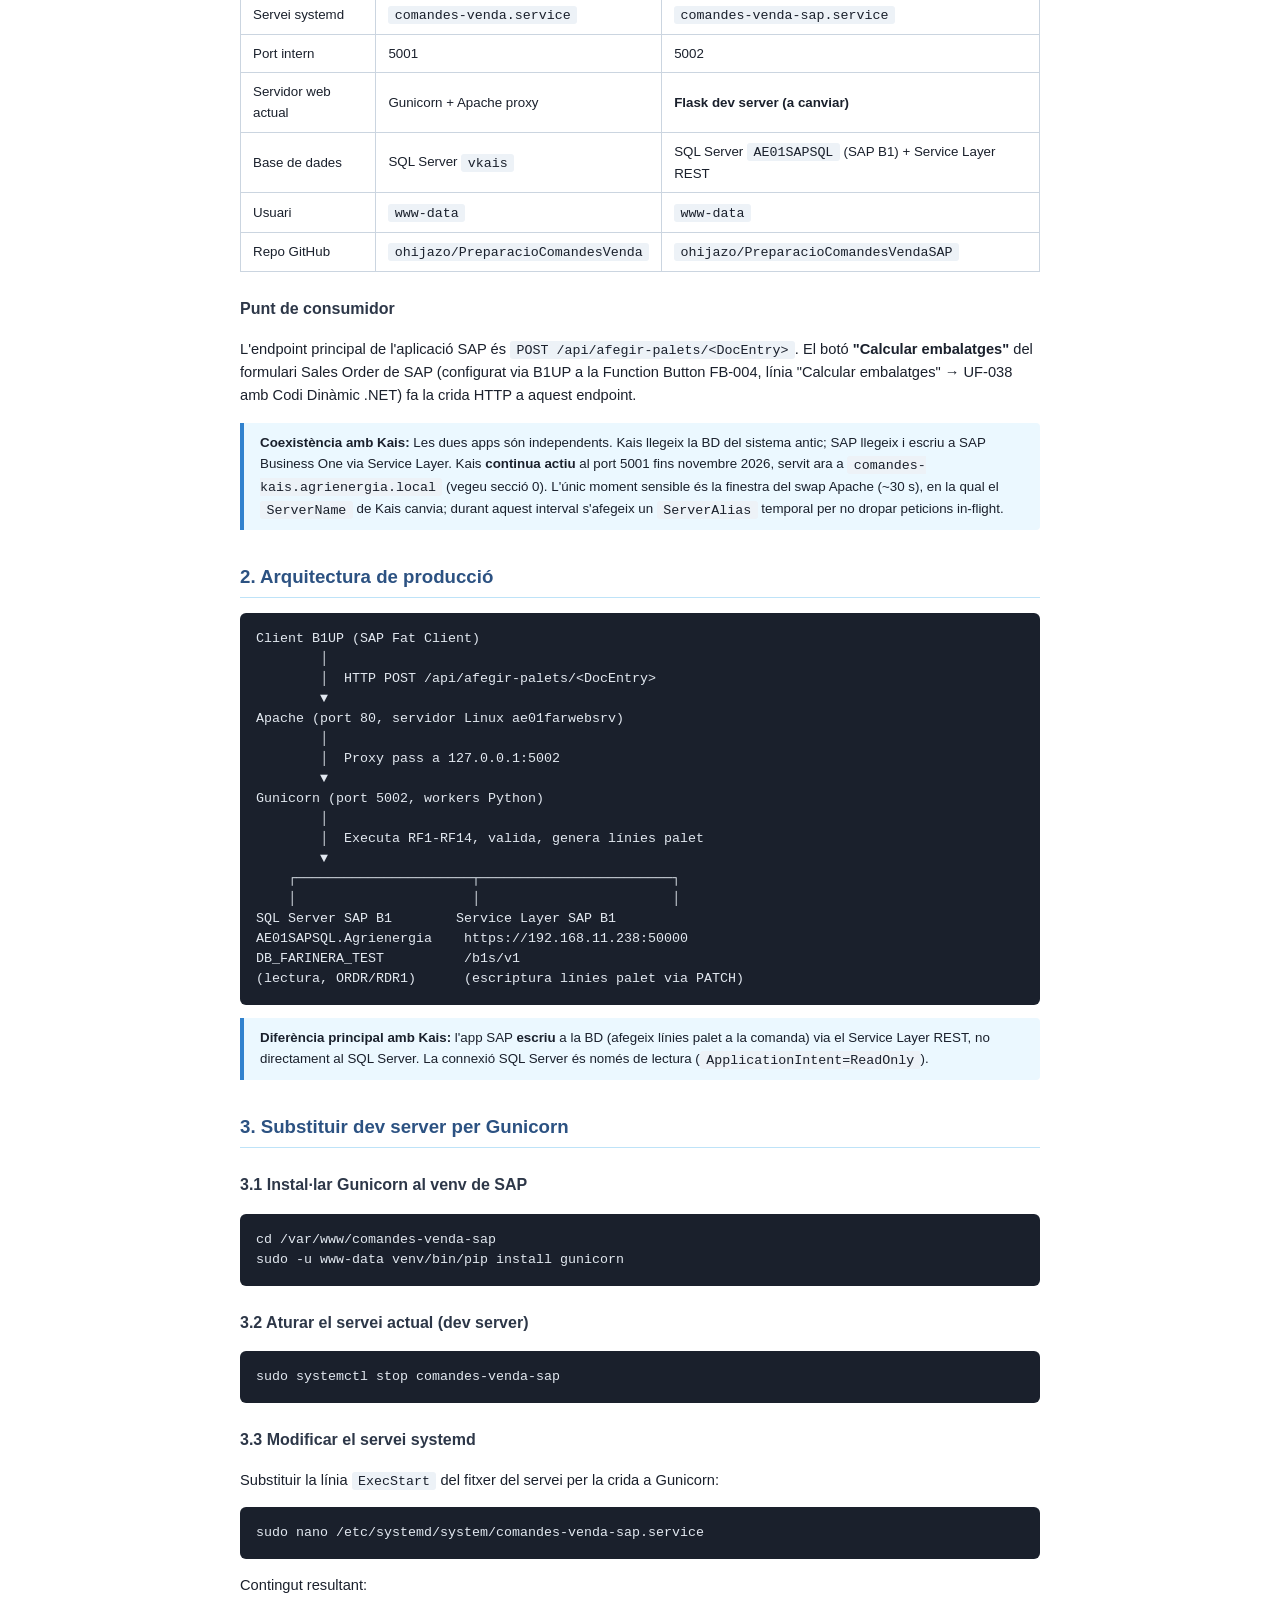
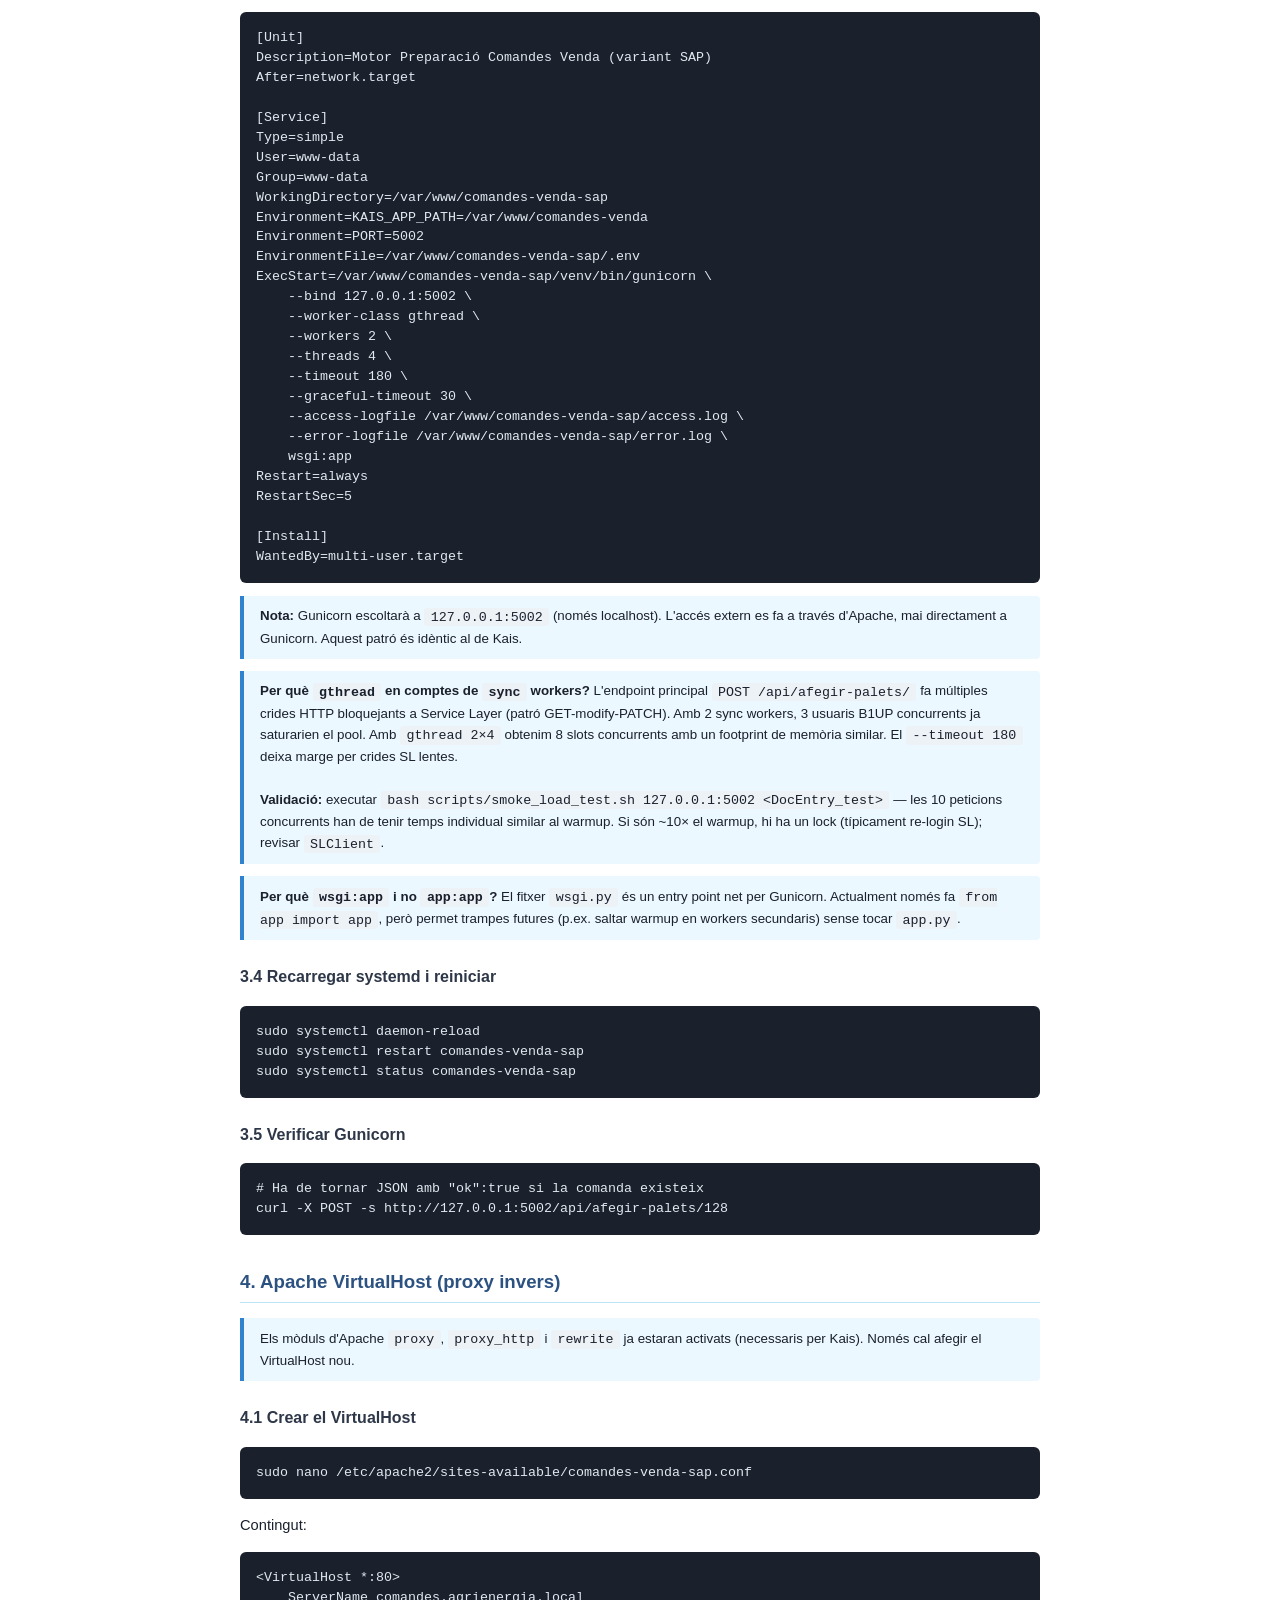
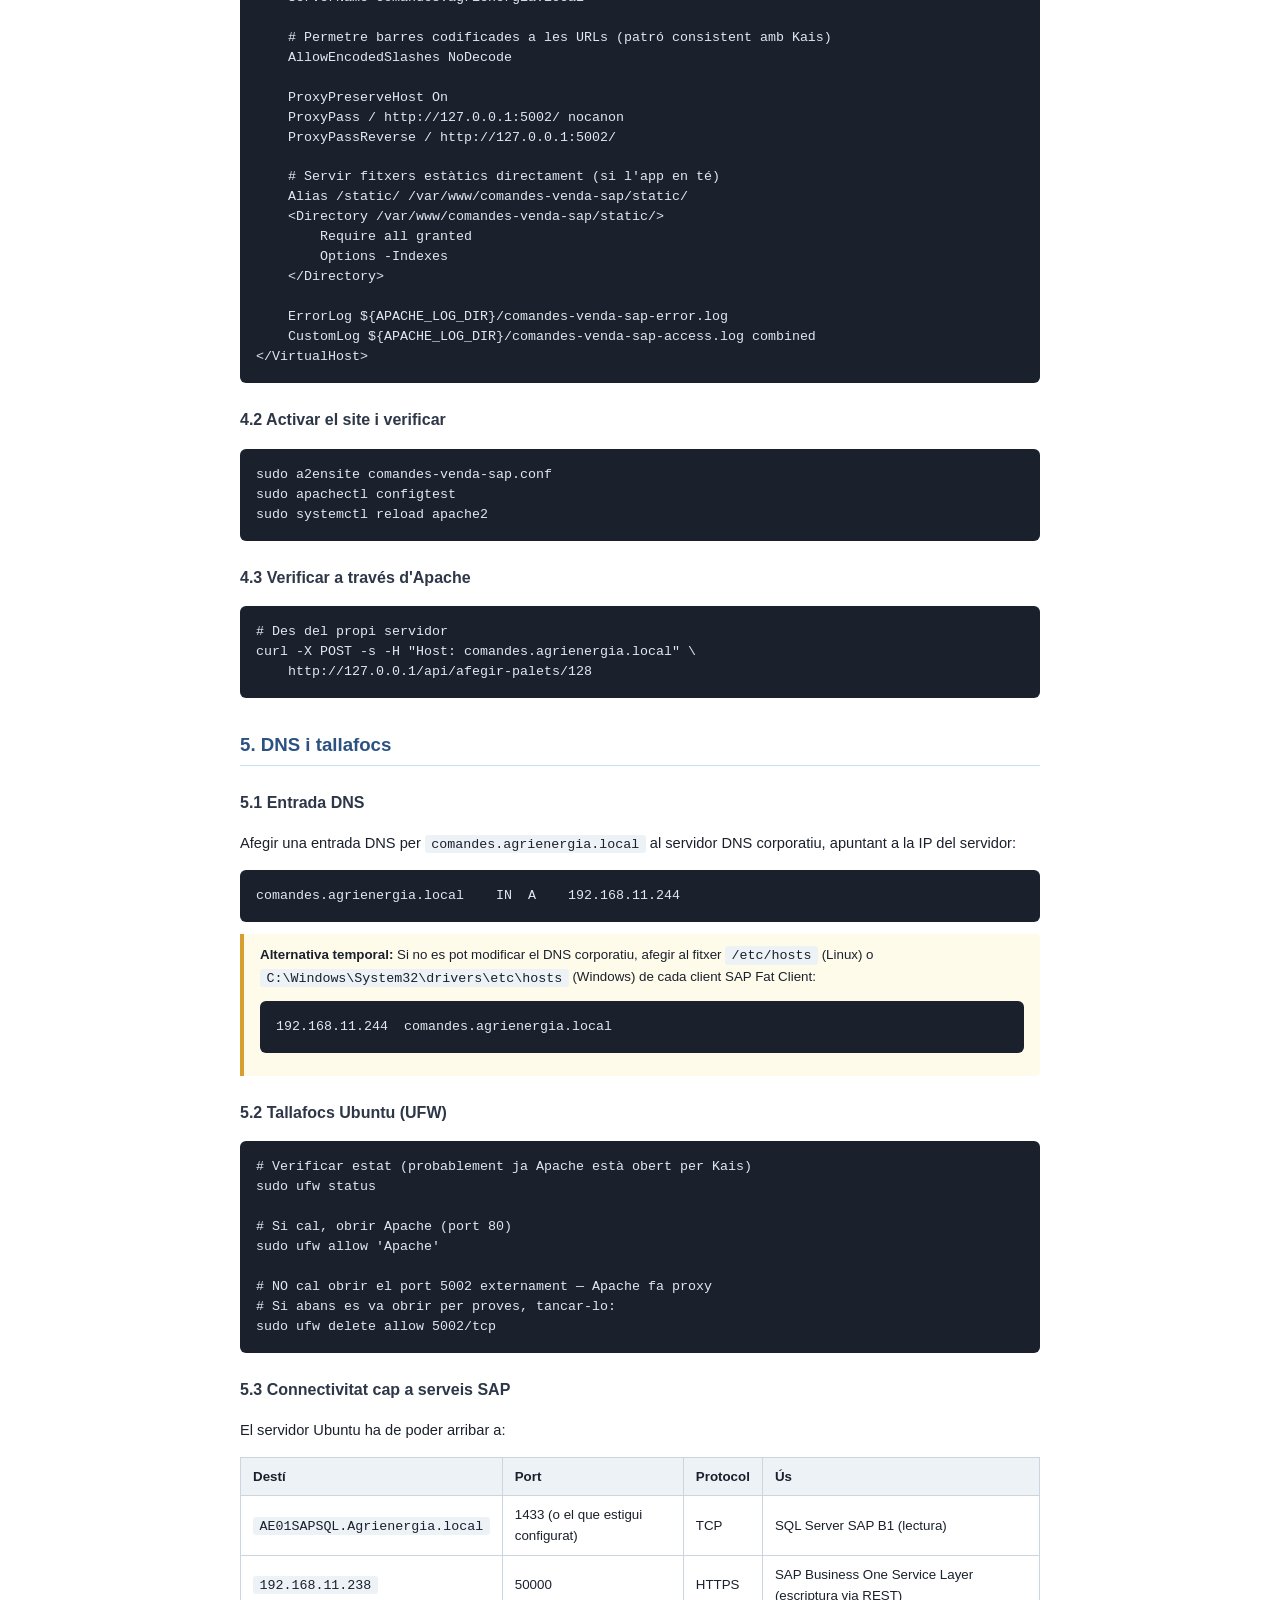
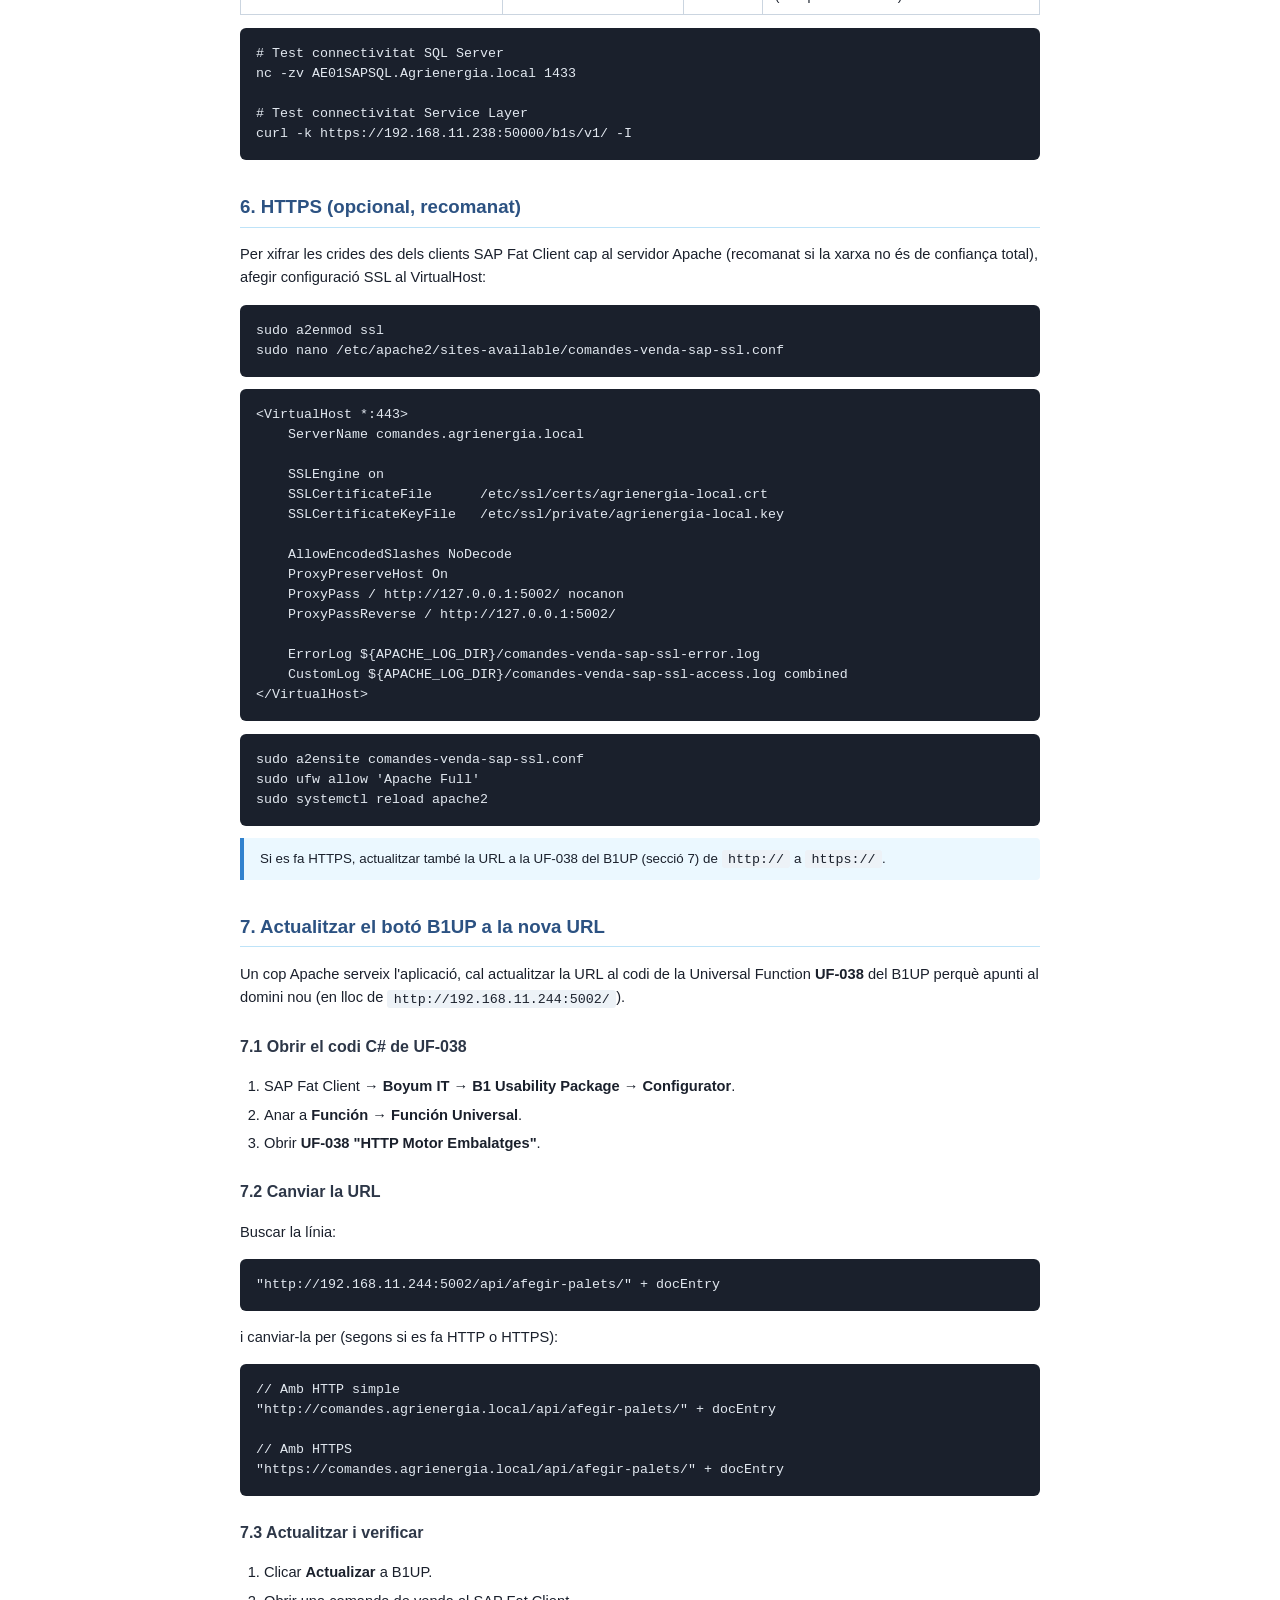
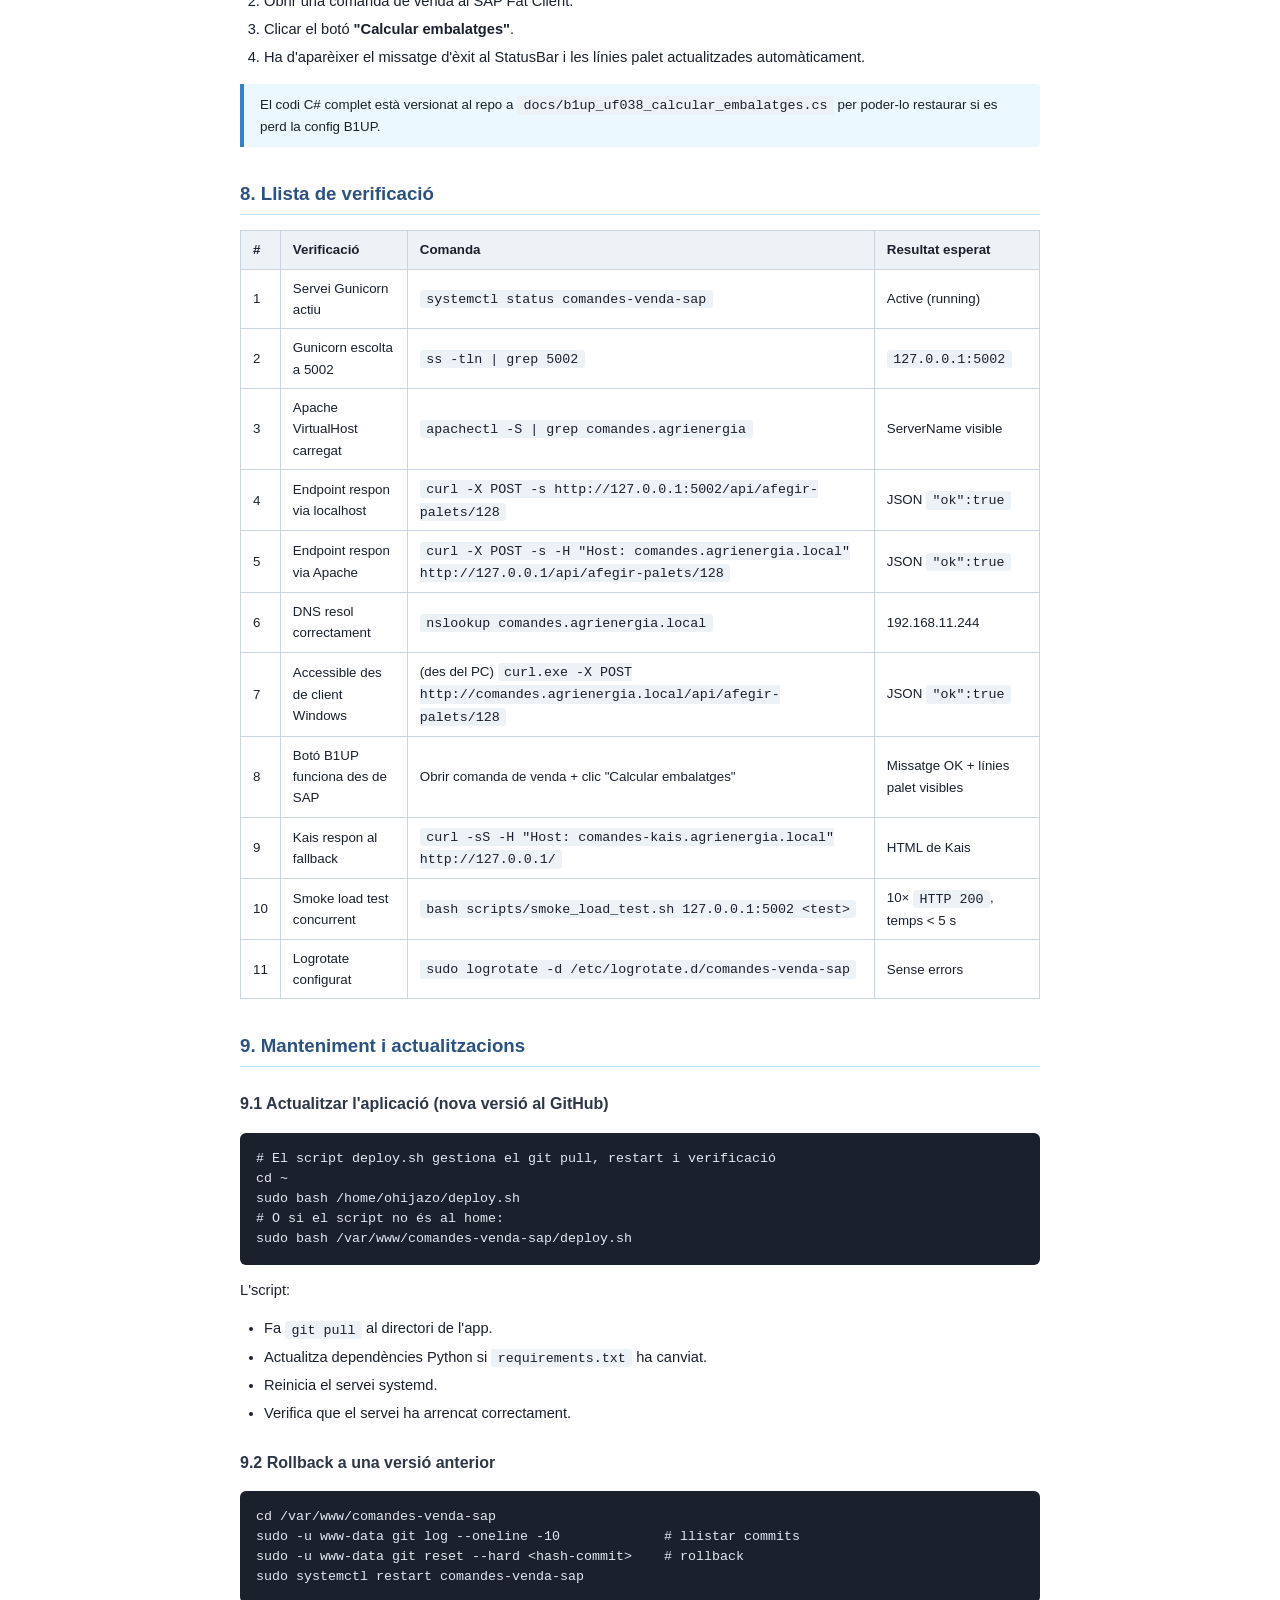
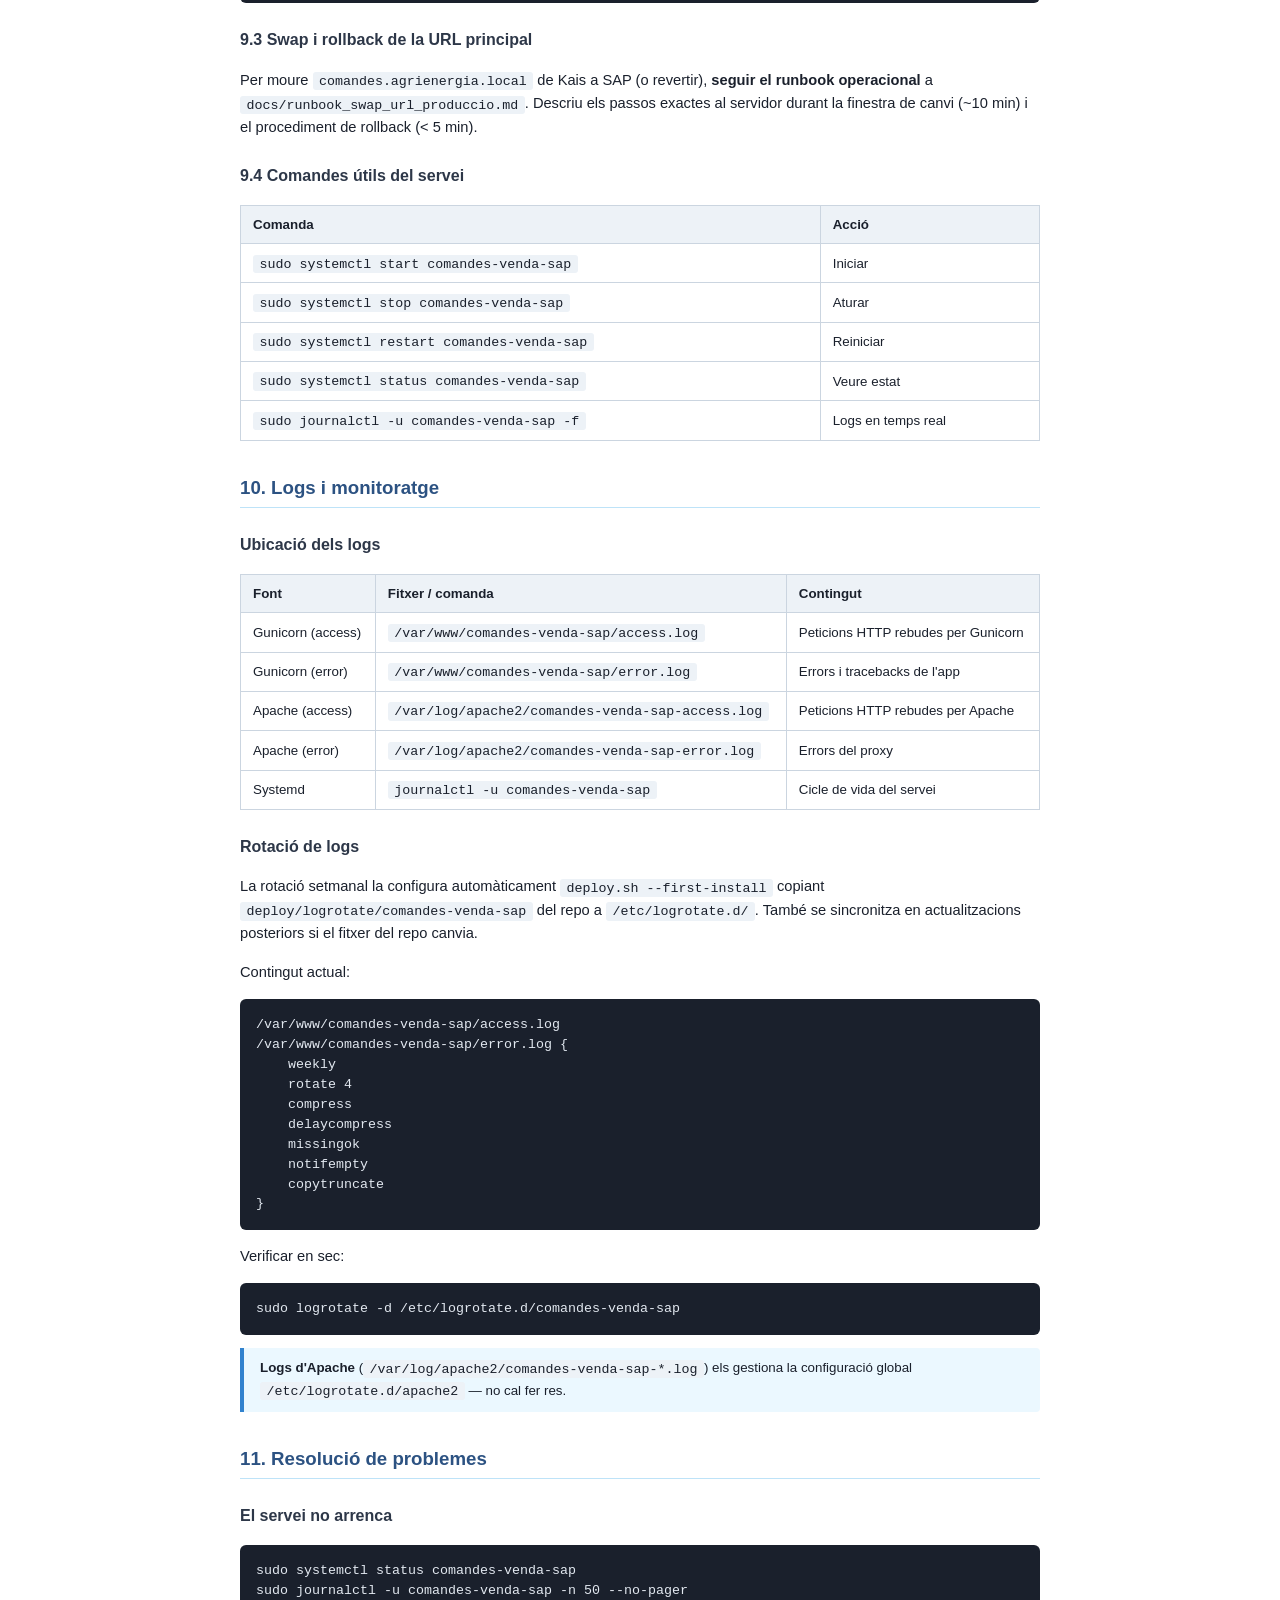
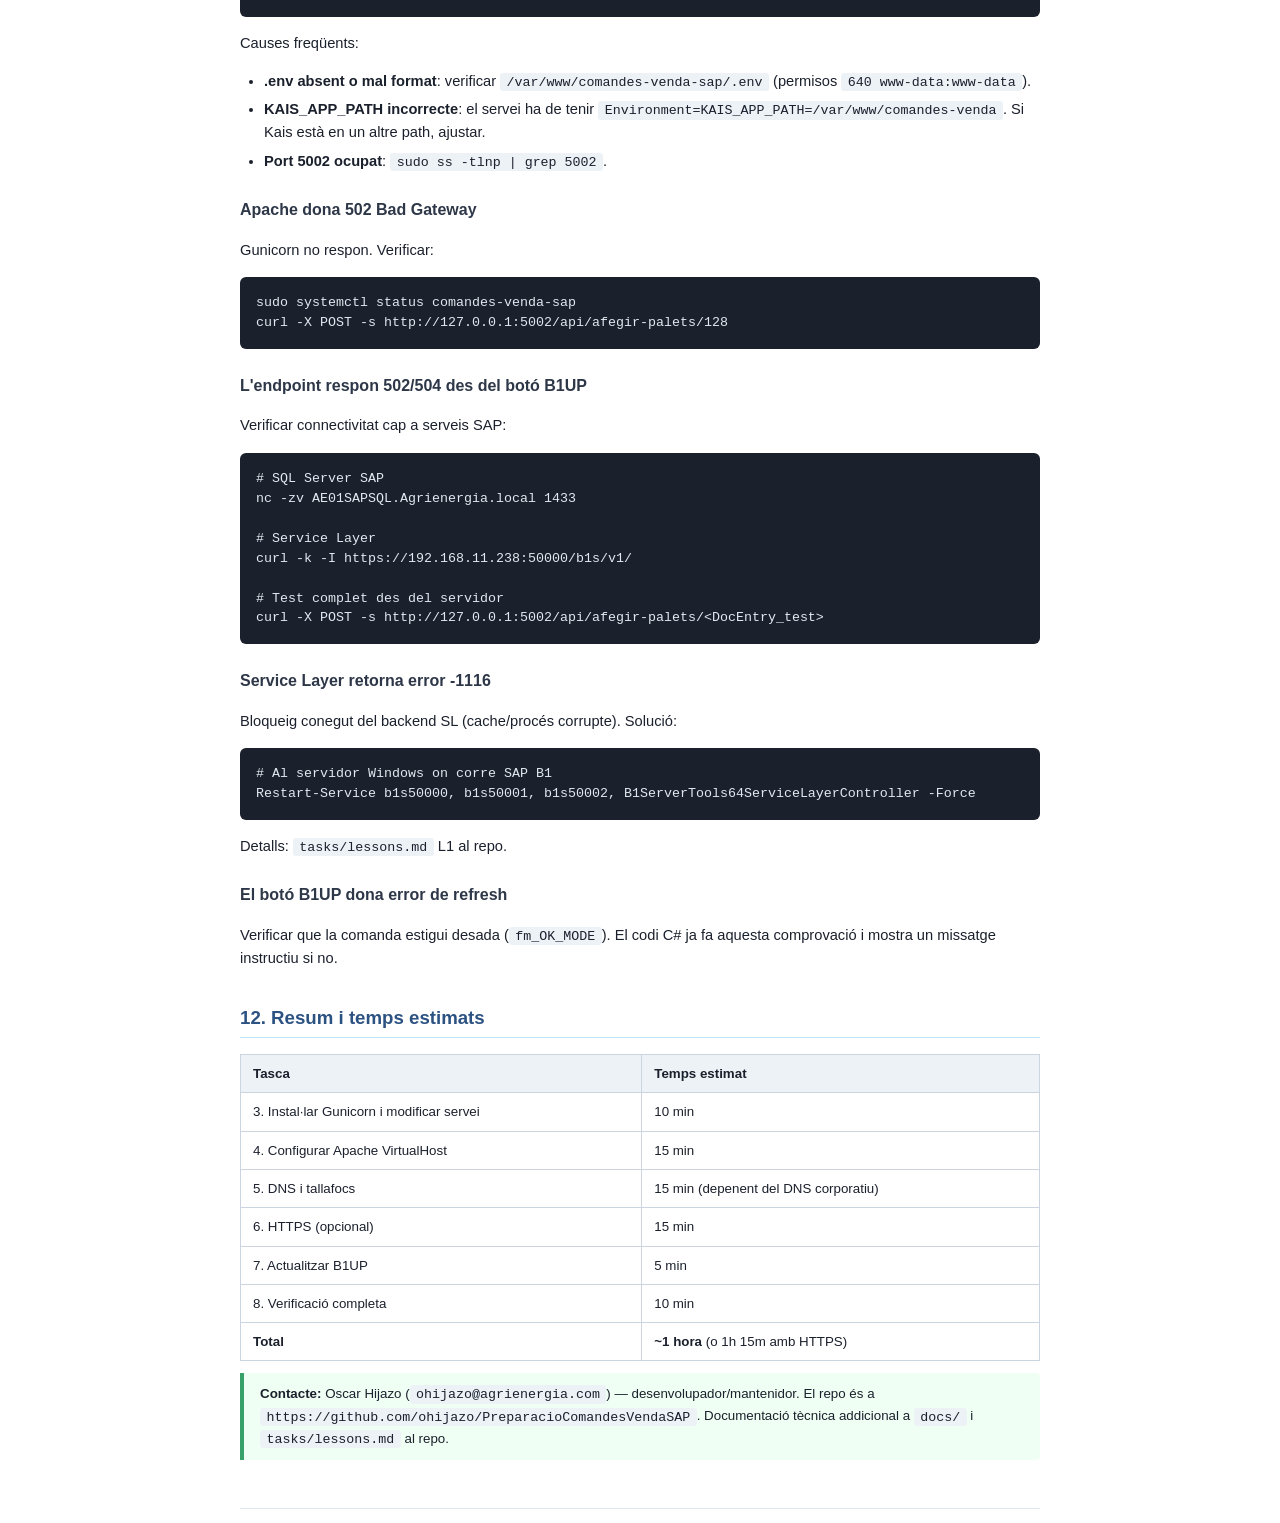
==== commit b739a594: "chore(prod): preparar app SAP per substituir Kais a comandes.agrienergia.local Deixa el repo llest p" ====
--- a/docs/guia-desplegament-sap.html
+++ b/docs/guia-desplegament-sap.html
@@ -45,6 +45,7 @@
 <div class="toc">
     <strong>Contingut</strong>
     <ol>
+        <li><a href="#estrategia-url">Estratègia URL</a></li>
         <li><a href="#context">Context i estat inicial</a></li>
         <li><a href="#arquitectura">Arquitectura de producció</a></li>
         <li><a href="#gunicorn">Substituir dev server per Gunicorn</a></li>
@@ -60,6 +61,24 @@
     </ol>
 </div>
 
+<!-- 0. ESTRATÈGIA URL -->
+<h2 id="estrategia-url">0. Estratègia URL</h2>
+
+<p>L'app SAP <strong>hereta la URL històrica</strong> <code>comandes.agrienergia.local</code> que actualment serveix Kais. Els usuaris no han de canviar cap enllaç ni favorit.</p>
+
+<p>Kais es <strong>rebateja</strong> a <code>comandes-kais.agrienergia.local</code> i queda com a fallback per si cal marxa enrere ràpida (rollback en &lt; 5 min). Kais continua actiu al port 5001 fins novembre 2026 (segons acord operatiu).</p>
+
+<table>
+    <tr><th>URL</th><th>Abans del swap</th><th>Després del swap</th></tr>
+    <tr><td><code>comandes.agrienergia.local</code></td><td>Kais (port 5001)</td><td><strong>SAP (port 5002)</strong></td></tr>
+    <tr><td><code>comandes-kais.agrienergia.local</code></td><td>—</td><td>Kais (port 5001, fallback)</td></tr>
+    <tr><td><code>192.168.11.244:5002</code> (IP directa)</td><td>SAP (dev server)</td><td>SAP (Gunicorn, fallback tècnic)</td></tr>
+</table>
+
+<div class="info">
+    <strong>Runbook del swap:</strong> el procediment operacional detallat del canvi (Fase A preparació, Fase B swap, Fase C verificació, i rollback) es troba a <code>docs/runbook_swap_url_produccio.md</code> al repo. Aquesta guia HTML descriu l'<em>arquitectura</em>; el runbook descriu els <em>passos exactes</em> al servidor durant el canvi.
+</div>
+
 <!-- 1. CONTEXT -->
 <h2 id="context">1. Context i estat inicial</h2>
 
@@ -81,7 +100,7 @@
 <p>L'endpoint principal de l'aplicació SAP és <code>POST /api/afegir-palets/&lt;DocEntry&gt;</code>. El botó <strong>"Calcular embalatges"</strong> del formulari Sales Order de SAP (configurat via B1UP a la Function Button FB-004, línia "Calcular embalatges" → UF-038 amb Codi Dinàmic .NET) fa la crida HTTP a aquest endpoint.</p>
 
 <div class="info">
-    <strong>Coexistència amb Kais:</strong> Les dues apps són independents. Kais llegeix la BD del sistema antic; SAP llegeix i escriu a SAP Business One via Service Layer. <strong>La migració a producció de SAP no ha d'afectar Kais en cap moment</strong> — segons acord operatiu, Kais ha de seguir funcionant fins novembre 2026.
+    <strong>Coexistència amb Kais:</strong> Les dues apps són independents. Kais llegeix la BD del sistema antic; SAP llegeix i escriu a SAP Business One via Service Layer. Kais <strong>continua actiu</strong> al port 5001 fins novembre 2026, servit ara a <code>comandes-kais.agrienergia.local</code> (vegeu secció 0). L'únic moment sensible és la finestra del swap Apache (~30 s), en la qual el <code>ServerName</code> de Kais canvia; durant aquest interval s'afegeix un <code>ServerAlias</code> temporal per no dropar peticions in-flight.
 </div>
 
 <!-- 2. ARQUITECTURA -->
@@ -141,11 +160,14 @@
 EnvironmentFile=/var/www/comandes-venda-sap/.env
 ExecStart=/var/www/comandes-venda-sap/venv/bin/gunicorn \
     --bind 127.0.0.1:5002 \
+    --worker-class gthread \
     --workers 2 \
-    --timeout 120 \
+    --threads 4 \
+    --timeout 180 \
+    --graceful-timeout 30 \
     --access-logfile /var/www/comandes-venda-sap/access.log \
     --error-logfile /var/www/comandes-venda-sap/error.log \
-    app:app
+    wsgi:app
 Restart=always
 RestartSec=5
 
@@ -154,6 +176,15 @@
 
 <div class="info">
     <strong>Nota:</strong> Gunicorn escoltarà a <code>127.0.0.1:5002</code> (només localhost). L'accés extern es fa a través d'Apache, mai directament a Gunicorn. Aquest patró és idèntic al de Kais.
+</div>
+
+<div class="info">
+    <strong>Per què <code>gthread</code> en comptes de <code>sync</code> workers?</strong> L'endpoint principal <code>POST /api/afegir-palets/</code> fa múltiples crides HTTP bloquejants a Service Layer (patró GET-modify-PATCH). Amb 2 sync workers, 3 usuaris B1UP concurrents ja saturarien el pool. Amb <code>gthread 2×4</code> obtenim 8 slots concurrents amb un footprint de memòria similar. El <code>--timeout 180</code> deixa marge per crides SL lentes.<br><br>
+    <strong>Validació:</strong> executar <code>bash scripts/smoke_load_test.sh 127.0.0.1:5002 &lt;DocEntry_test&gt;</code> — les 10 peticions concurrents han de tenir temps individual similar al warmup. Si són ~10× el warmup, hi ha un lock (típicament re-login SL); revisar <code>SLClient</code>.
+</div>
+
+<div class="info">
+    <strong>Per què <code>wsgi:app</code> i no <code>app:app</code>?</strong> El fitxer <code>wsgi.py</code> és un entry point net per Gunicorn. Actualment només fa <code>from app import app</code>, però permet trampes futures (p.ex. saltar warmup en workers secundaris) sense tocar <code>app.py</code>.
 </div>
 
 <h3>3.4 Recarregar systemd i reiniciar</h3>
@@ -178,7 +209,7 @@
 <p>Contingut:</p>
 
 <pre><code>&lt;VirtualHost *:80&gt;
-    ServerName comandes-sap.agrienergia.local
+    ServerName comandes.agrienergia.local
 
     # Permetre barres codificades a les URLs (patró consistent amb Kais)
     AllowEncodedSlashes NoDecode
@@ -205,20 +236,20 @@
 
 <h3>4.3 Verificar a través d'Apache</h3>
 <pre><code># Des del propi servidor
-curl -X POST -s -H "Host: comandes-sap.agrienergia.local" \
+curl -X POST -s -H "Host: comandes.agrienergia.local" \
     http://127.0.0.1/api/afegir-palets/128</code></pre>
 
 <!-- 5. DNS + FIREWALL -->
 <h2 id="dns">5. DNS i tallafocs</h2>
 
 <h3>5.1 Entrada DNS</h3>
-<p>Afegir una entrada DNS per <code>comandes-sap.agrienergia.local</code> al servidor DNS corporatiu, apuntant a la IP del servidor:</p>
-
-<pre><code>comandes-sap.agrienergia.local    IN  A    192.168.11.244</code></pre>
+<p>Afegir una entrada DNS per <code>comandes.agrienergia.local</code> al servidor DNS corporatiu, apuntant a la IP del servidor:</p>
+
+<pre><code>comandes.agrienergia.local    IN  A    192.168.11.244</code></pre>
 
 <div class="warning">
     <strong>Alternativa temporal:</strong> Si no es pot modificar el DNS corporatiu, afegir al fitxer <code>/etc/hosts</code> (Linux) o <code>C:\Windows\System32\drivers\etc\hosts</code> (Windows) de cada client SAP Fat Client:
-    <pre><code>192.168.11.244  comandes-sap.agrienergia.local</code></pre>
+    <pre><code>192.168.11.244  comandes.agrienergia.local</code></pre>
 </div>
 
 <h3>5.2 Tallafocs Ubuntu (UFW)</h3>
@@ -255,7 +286,7 @@
 sudo nano /etc/apache2/sites-available/comandes-venda-sap-ssl.conf</code></pre>
 
 <pre><code>&lt;VirtualHost *:443&gt;
-    ServerName comandes-sap.agrienergia.local
+    ServerName comandes.agrienergia.local
 
     SSLEngine on
     SSLCertificateFile      /etc/ssl/certs/agrienergia-local.crt
@@ -296,10 +327,10 @@
 
 <p>i canviar-la per (segons si es fa HTTP o HTTPS):</p>
 <pre><code>// Amb HTTP simple
-"http://comandes-sap.agrienergia.local/api/afegir-palets/" + docEntry
+"http://comandes.agrienergia.local/api/afegir-palets/" + docEntry
 
 // Amb HTTPS
-"https://comandes-sap.agrienergia.local/api/afegir-palets/" + docEntry</code></pre>
+"https://comandes.agrienergia.local/api/afegir-palets/" + docEntry</code></pre>
 
 <h3>7.3 Actualitzar i verificar</h3>
 <ol>
@@ -320,13 +351,15 @@
     <tr><th>#</th><th>Verificació</th><th>Comanda</th><th>Resultat esperat</th></tr>
     <tr><td>1</td><td>Servei Gunicorn actiu</td><td><code>systemctl status comandes-venda-sap</code></td><td>Active (running)</td></tr>
     <tr><td>2</td><td>Gunicorn escolta a 5002</td><td><code>ss -tln | grep 5002</code></td><td><code>127.0.0.1:5002</code></td></tr>
-    <tr><td>3</td><td>Apache VirtualHost carregat</td><td><code>apachectl -S | grep comandes-sap</code></td><td>ServerName visible</td></tr>
+    <tr><td>3</td><td>Apache VirtualHost carregat</td><td><code>apachectl -S | grep comandes.agrienergia</code></td><td>ServerName visible</td></tr>
     <tr><td>4</td><td>Endpoint respon via localhost</td><td><code>curl -X POST -s http://127.0.0.1:5002/api/afegir-palets/128</code></td><td>JSON <code>"ok":true</code></td></tr>
-    <tr><td>5</td><td>Endpoint respon via Apache</td><td><code>curl -X POST -s -H "Host: comandes-sap.agrienergia.local" http://127.0.0.1/api/afegir-palets/128</code></td><td>JSON <code>"ok":true</code></td></tr>
-    <tr><td>6</td><td>DNS resol correctament</td><td><code>nslookup comandes-sap.agrienergia.local</code></td><td>192.168.11.244</td></tr>
-    <tr><td>7</td><td>Accessible des de client Windows</td><td>(des del PC) <code>curl.exe -X POST http://comandes-sap.agrienergia.local/api/afegir-palets/128</code></td><td>JSON <code>"ok":true</code></td></tr>
+    <tr><td>5</td><td>Endpoint respon via Apache</td><td><code>curl -X POST -s -H "Host: comandes.agrienergia.local" http://127.0.0.1/api/afegir-palets/128</code></td><td>JSON <code>"ok":true</code></td></tr>
+    <tr><td>6</td><td>DNS resol correctament</td><td><code>nslookup comandes.agrienergia.local</code></td><td>192.168.11.244</td></tr>
+    <tr><td>7</td><td>Accessible des de client Windows</td><td>(des del PC) <code>curl.exe -X POST http://comandes.agrienergia.local/api/afegir-palets/128</code></td><td>JSON <code>"ok":true</code></td></tr>
     <tr><td>8</td><td>Botó B1UP funciona des de SAP</td><td>Obrir comanda de venda + clic "Calcular embalatges"</td><td>Missatge OK + línies palet visibles</td></tr>
-    <tr><td>9</td><td>Kais continua funcionant</td><td><code>systemctl status comandes-venda</code> + prova des del navegador</td><td>Sense afectacions</td></tr>
+    <tr><td>9</td><td>Kais respon al fallback</td><td><code>curl -sS -H "Host: comandes-kais.agrienergia.local" http://127.0.0.1/</code></td><td>HTML de Kais</td></tr>
+    <tr><td>10</td><td>Smoke load test concurrent</td><td><code>bash scripts/smoke_load_test.sh 127.0.0.1:5002 &lt;test&gt;</code></td><td>10× <code>HTTP 200</code>, temps &lt; 5 s</td></tr>
+    <tr><td>11</td><td>Logrotate configurat</td><td><code>sudo logrotate -d /etc/logrotate.d/comandes-venda-sap</code></td><td>Sense errors</td></tr>
 </table>
 
 <!-- 9. MANTENIMENT -->
@@ -353,7 +386,10 @@
 sudo -u www-data git reset --hard &lt;hash-commit&gt;    # rollback
 sudo systemctl restart comandes-venda-sap</code></pre>
 
-<h3>9.3 Comandes útils del servei</h3>
+<h3>9.3 Swap i rollback de la URL principal</h3>
+<p>Per moure <code>comandes.agrienergia.local</code> de Kais a SAP (o revertir), <strong>seguir el runbook operacional</strong> a <code>docs/runbook_swap_url_produccio.md</code>. Descriu els passos exactes al servidor durant la finestra de canvi (~10 min) i el procediment de rollback (&lt; 5 min).</p>
+
+<h3>9.4 Comandes útils del servei</h3>
 <table>
     <tr><th>Comanda</th><th>Acció</th></tr>
     <tr><td><code>sudo systemctl start comandes-venda-sap</code></td><td>Iniciar</td></tr>
@@ -377,27 +413,26 @@
 </table>
 
 <h3>Rotació de logs</h3>
-<p>Els logs de Gunicorn creixen indefinidament. Configurar <code>logrotate</code>:</p>
-<pre><code>sudo nano /etc/logrotate.d/comandes-venda-sap</code></pre>
-
+<p>La rotació setmanal la configura automàticament <code>deploy.sh --first-install</code> copiant <code>deploy/logrotate/comandes-venda-sap</code> del repo a <code>/etc/logrotate.d/</code>. També se sincronitza en actualitzacions posteriors si el fitxer del repo canvia.</p>
+
+<p>Contingut actual:</p>
 <pre><code>/var/www/comandes-venda-sap/access.log
 /var/www/comandes-venda-sap/error.log {
     weekly
-    rotate 12
+    rotate 4
     compress
     delaycompress
     missingok
     notifempty
-    create 640 www-data www-data
-    sharedscripts
-    postrotate
-        systemctl reload comandes-venda-sap > /dev/null 2>&1 || true
-    endscript
+    copytruncate
 }</code></pre>
 
-<h3>Endpoint de monitoratge</h3>
-<p>L'aplicació exposa un endpoint per verificar l'estat del worker sync (si està habilitat):</p>
-<pre><code>curl -s http://127.0.0.1:5002/api/admin/sync-status</code></pre>
+<p>Verificar en sec:</p>
+<pre><code>sudo logrotate -d /etc/logrotate.d/comandes-venda-sap</code></pre>
+
+<div class="info">
+    <strong>Logs d'Apache</strong> (<code>/var/log/apache2/comandes-venda-sap-*.log</code>) els gestiona la configuració global <code>/etc/logrotate.d/apache2</code> — no cal fer res.
+</div>
 
 <!-- 11. TROUBLESHOOTING -->
 <h2 id="troubleshooting">11. Resolució de problemes</h2>
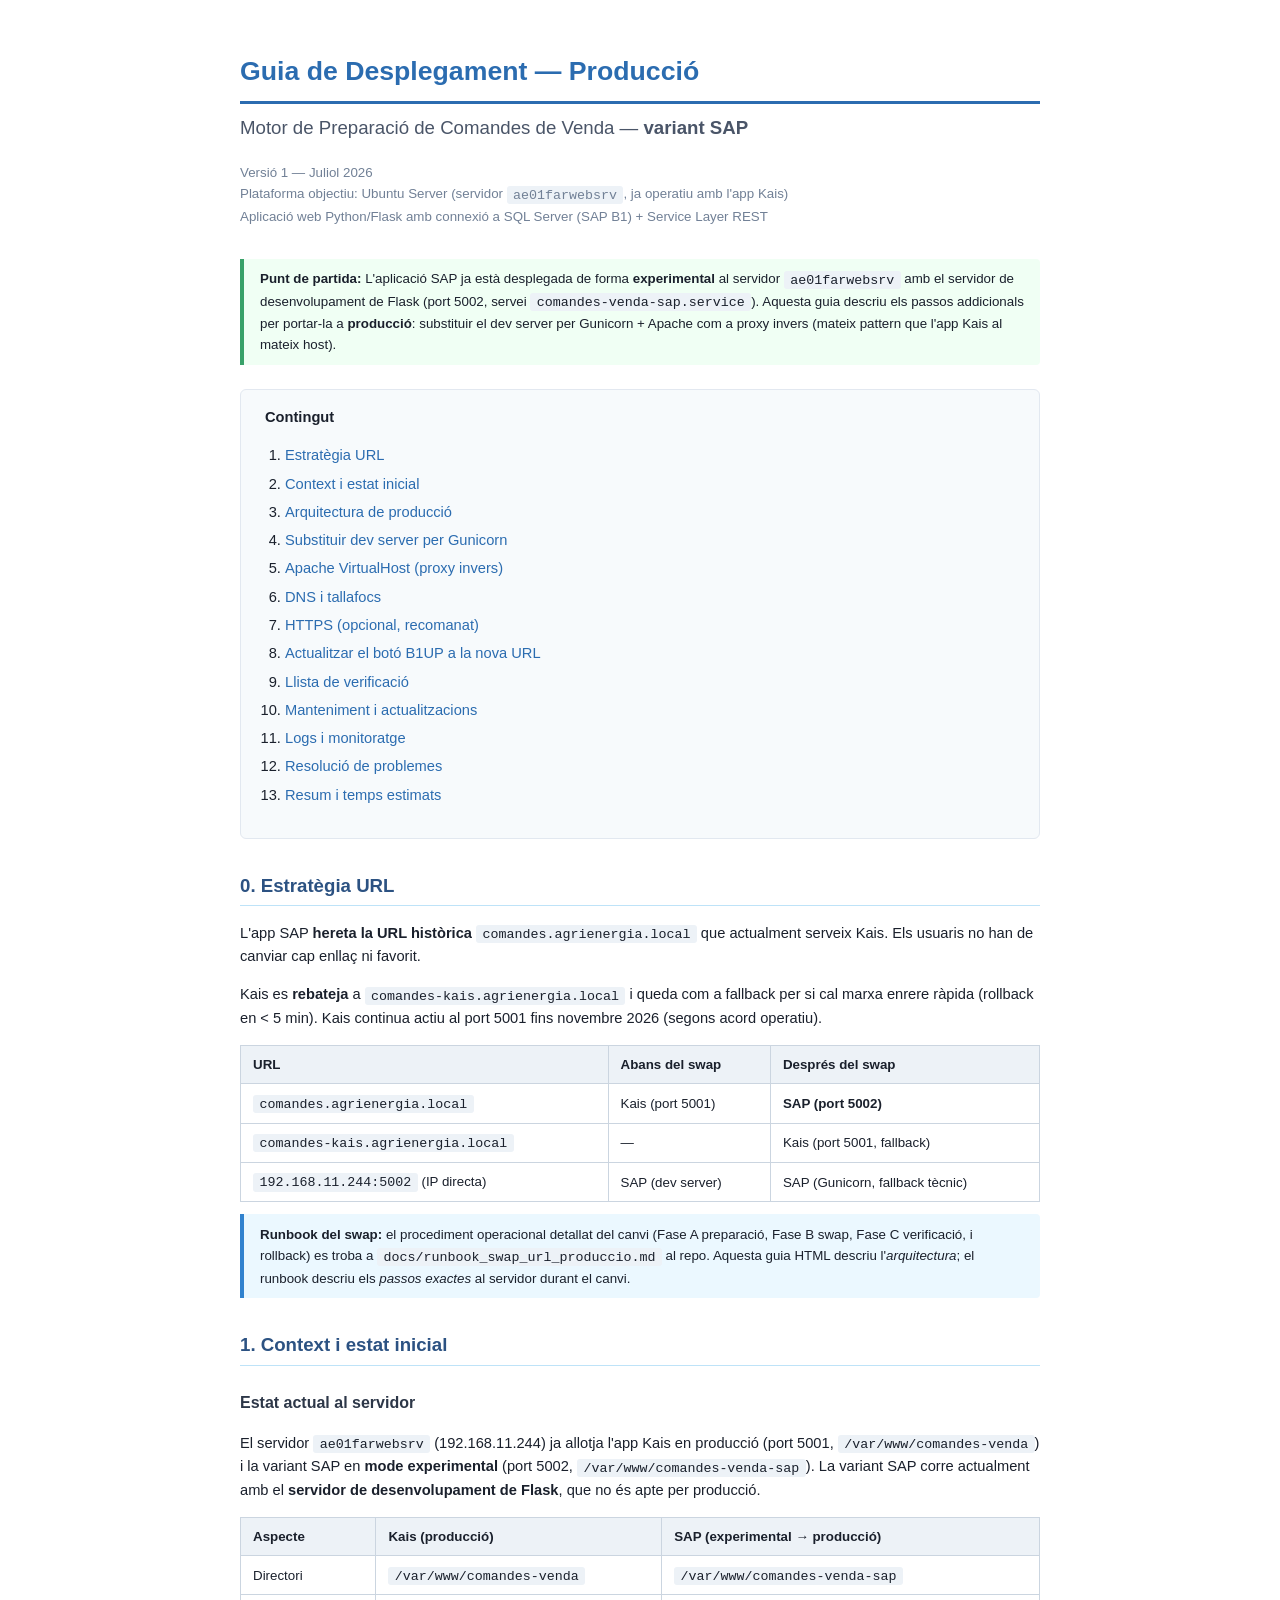
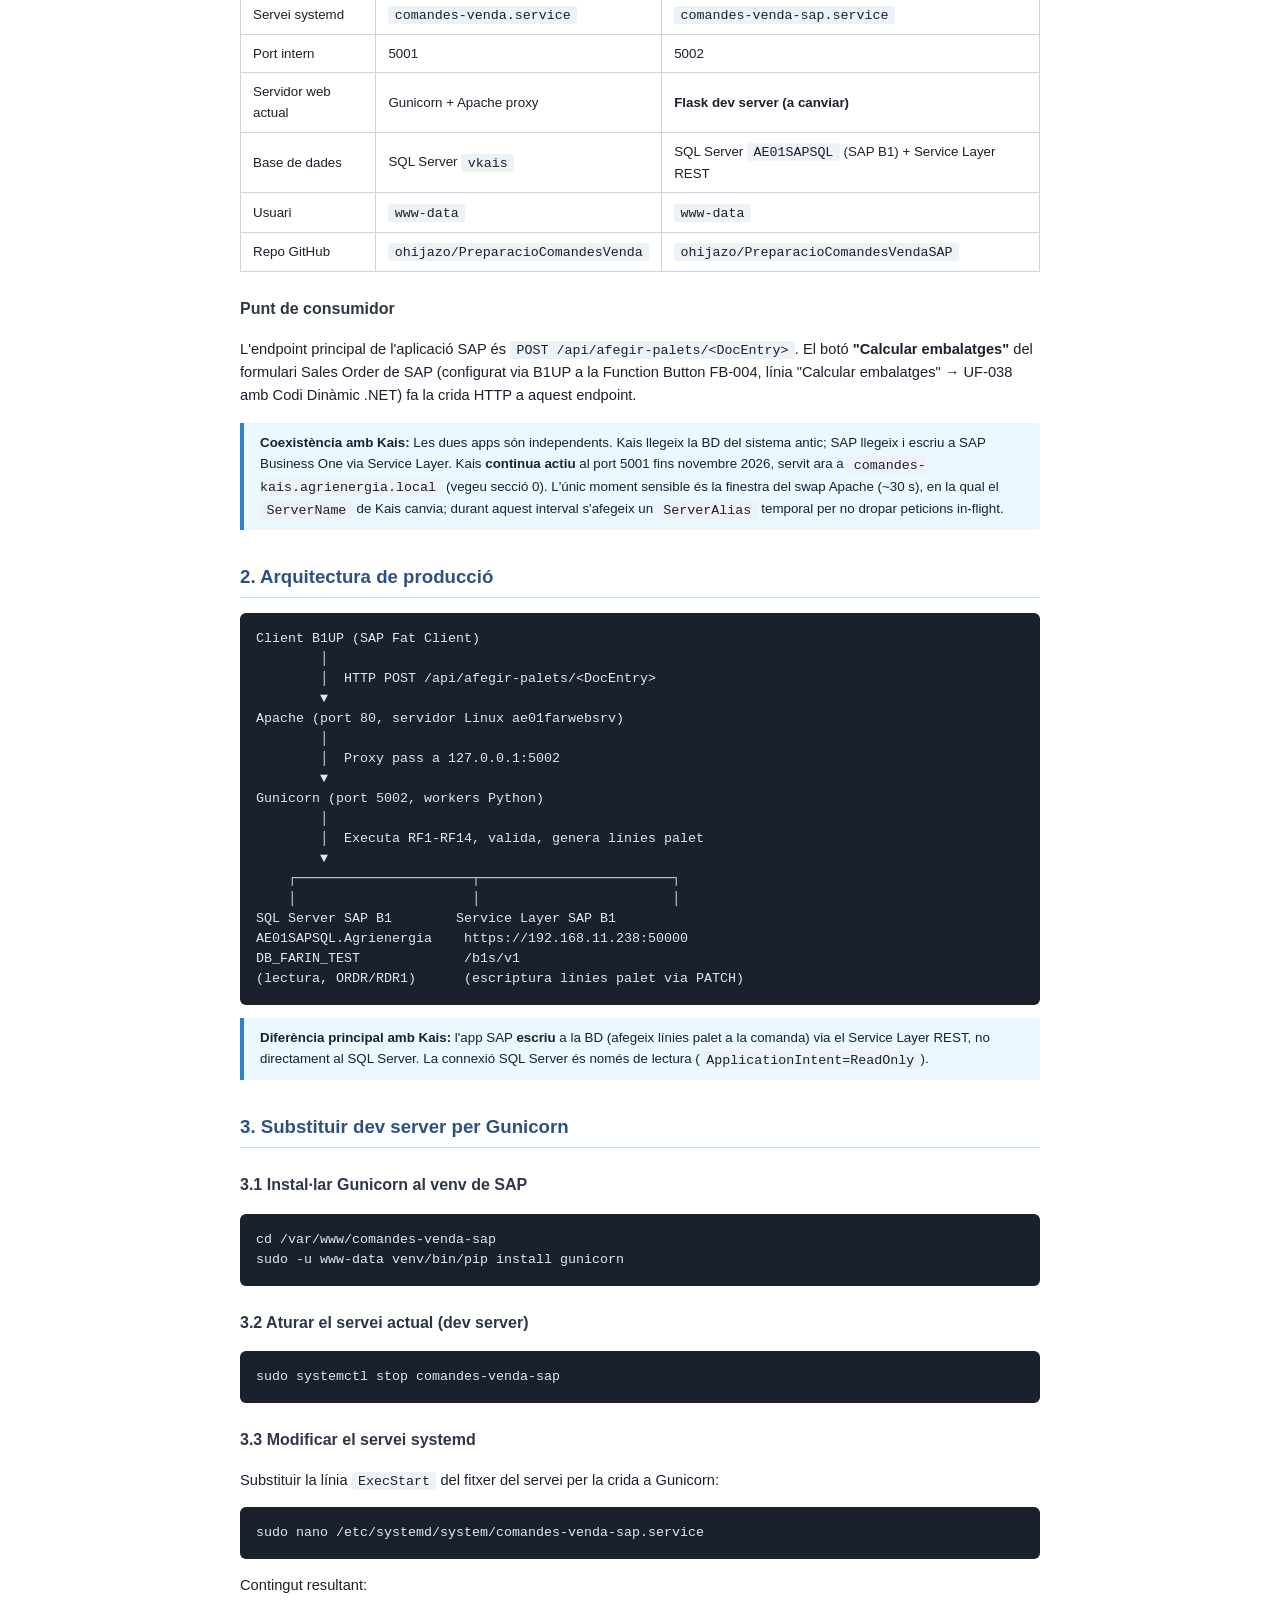
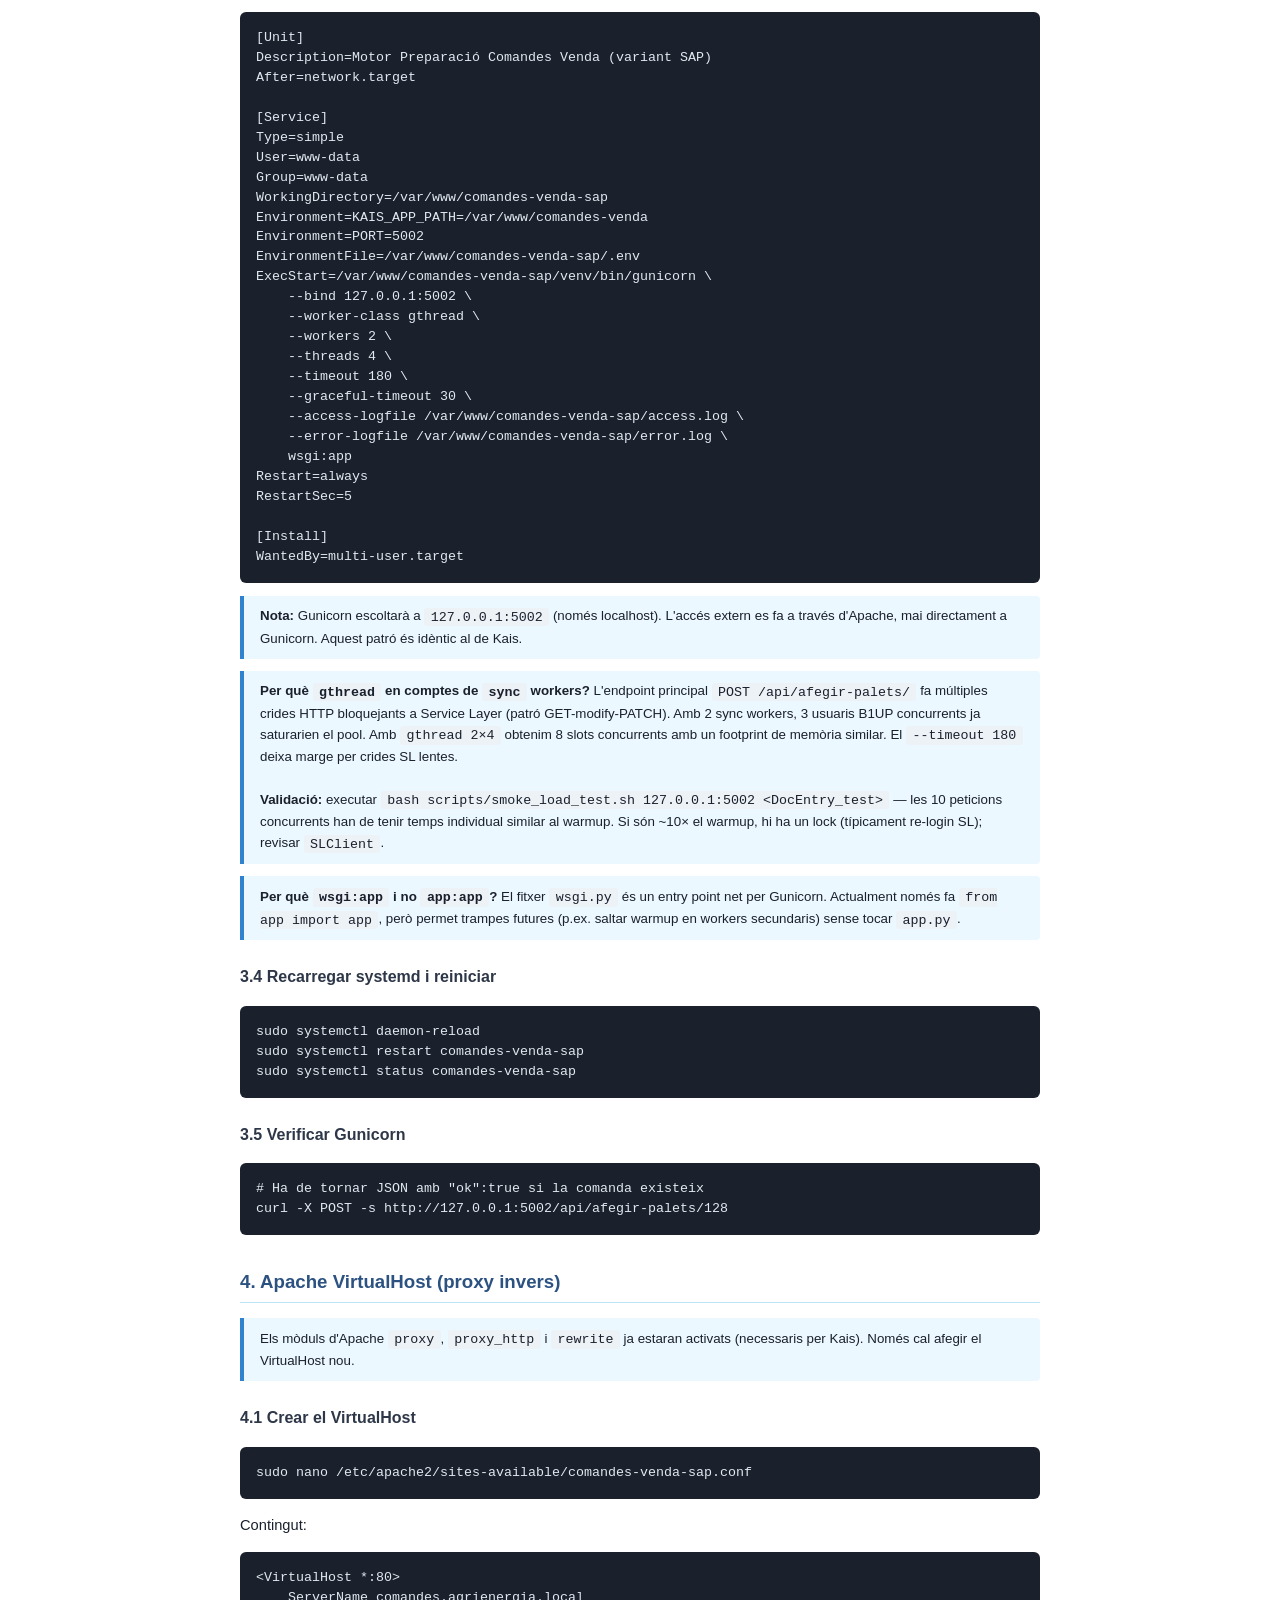
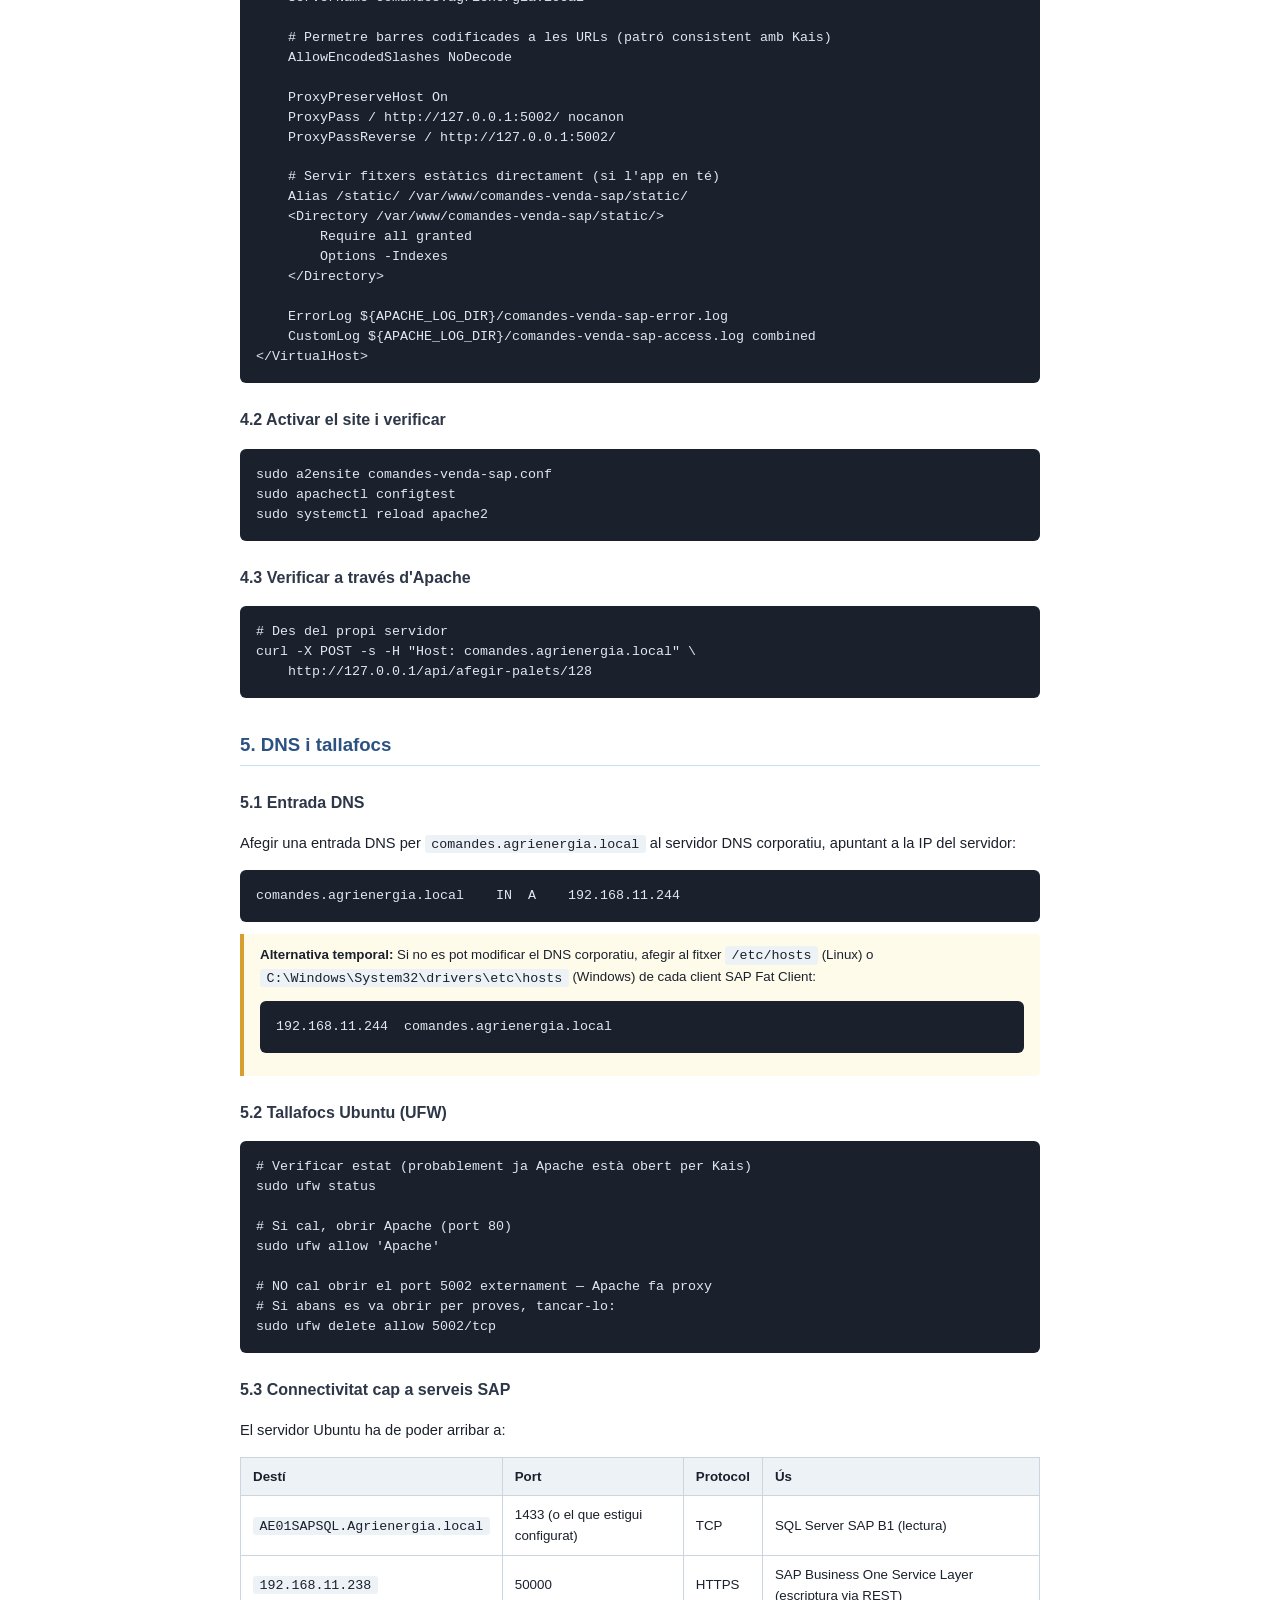
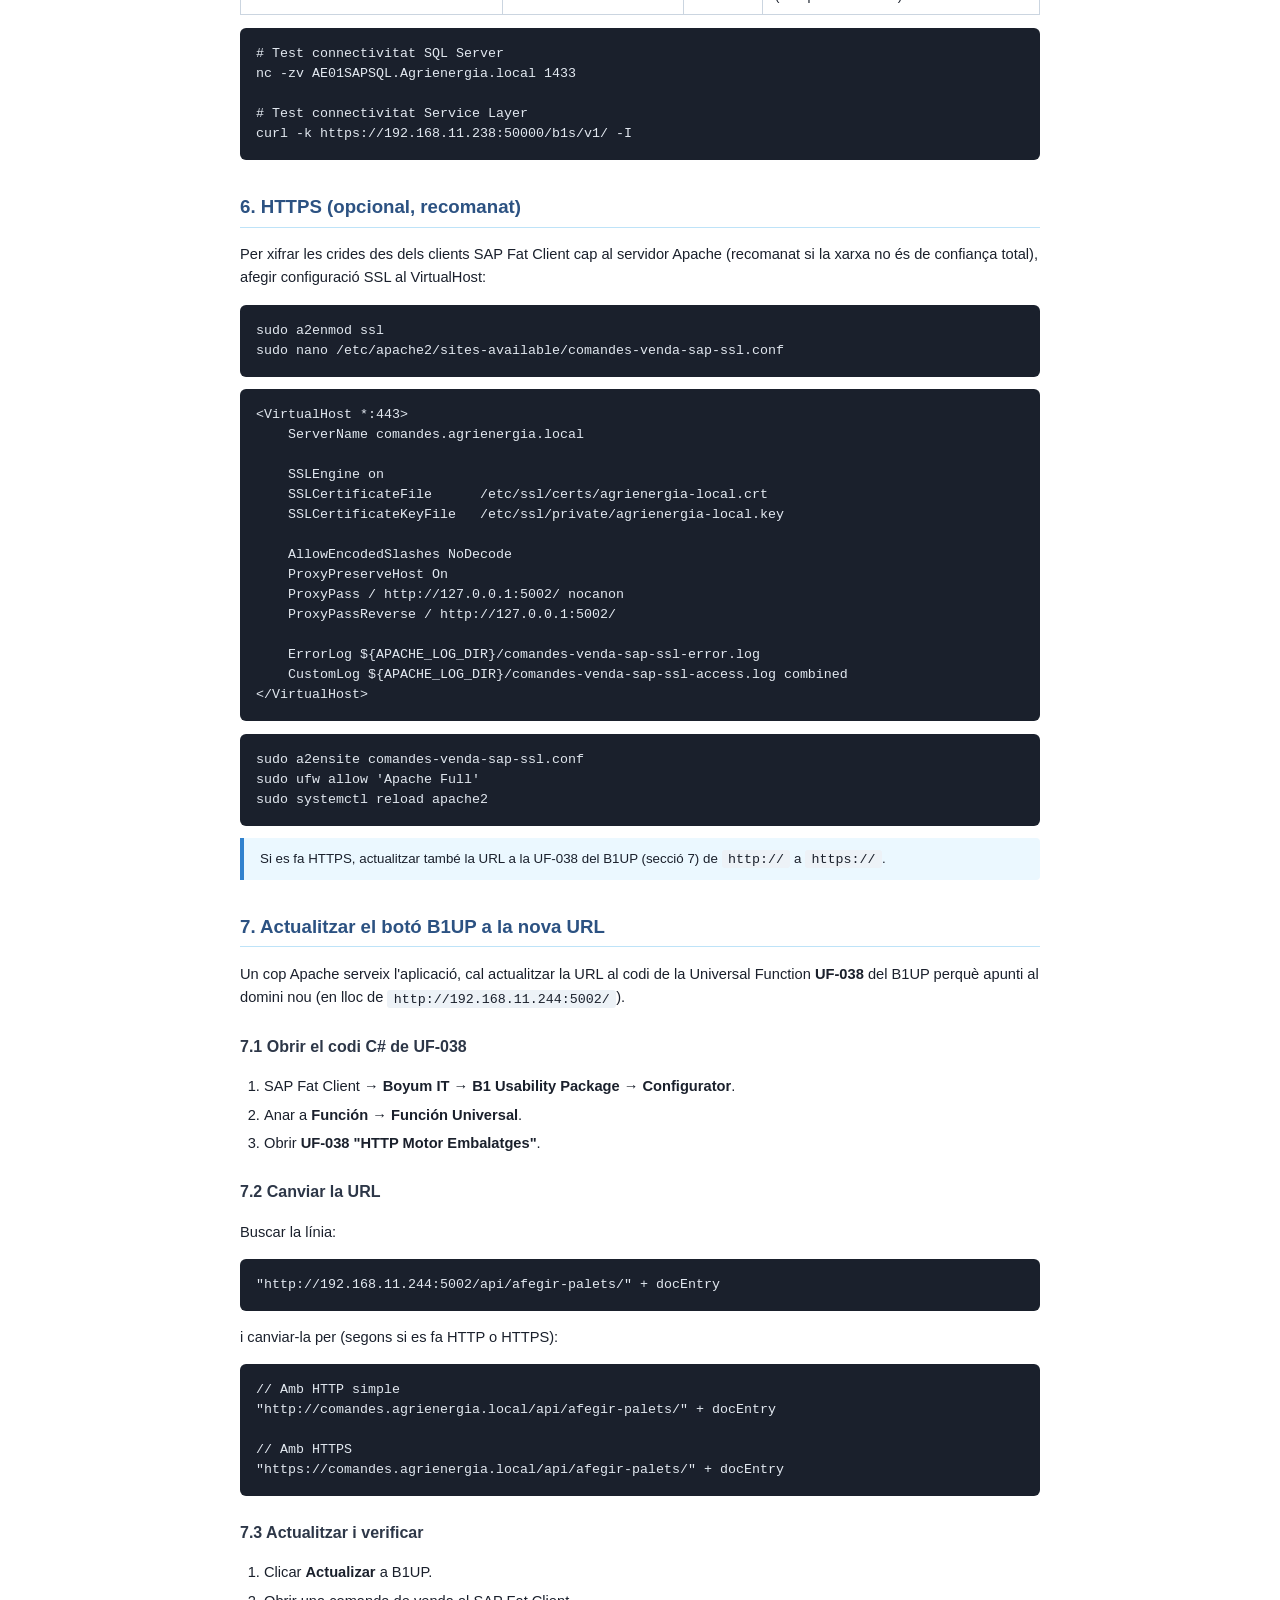
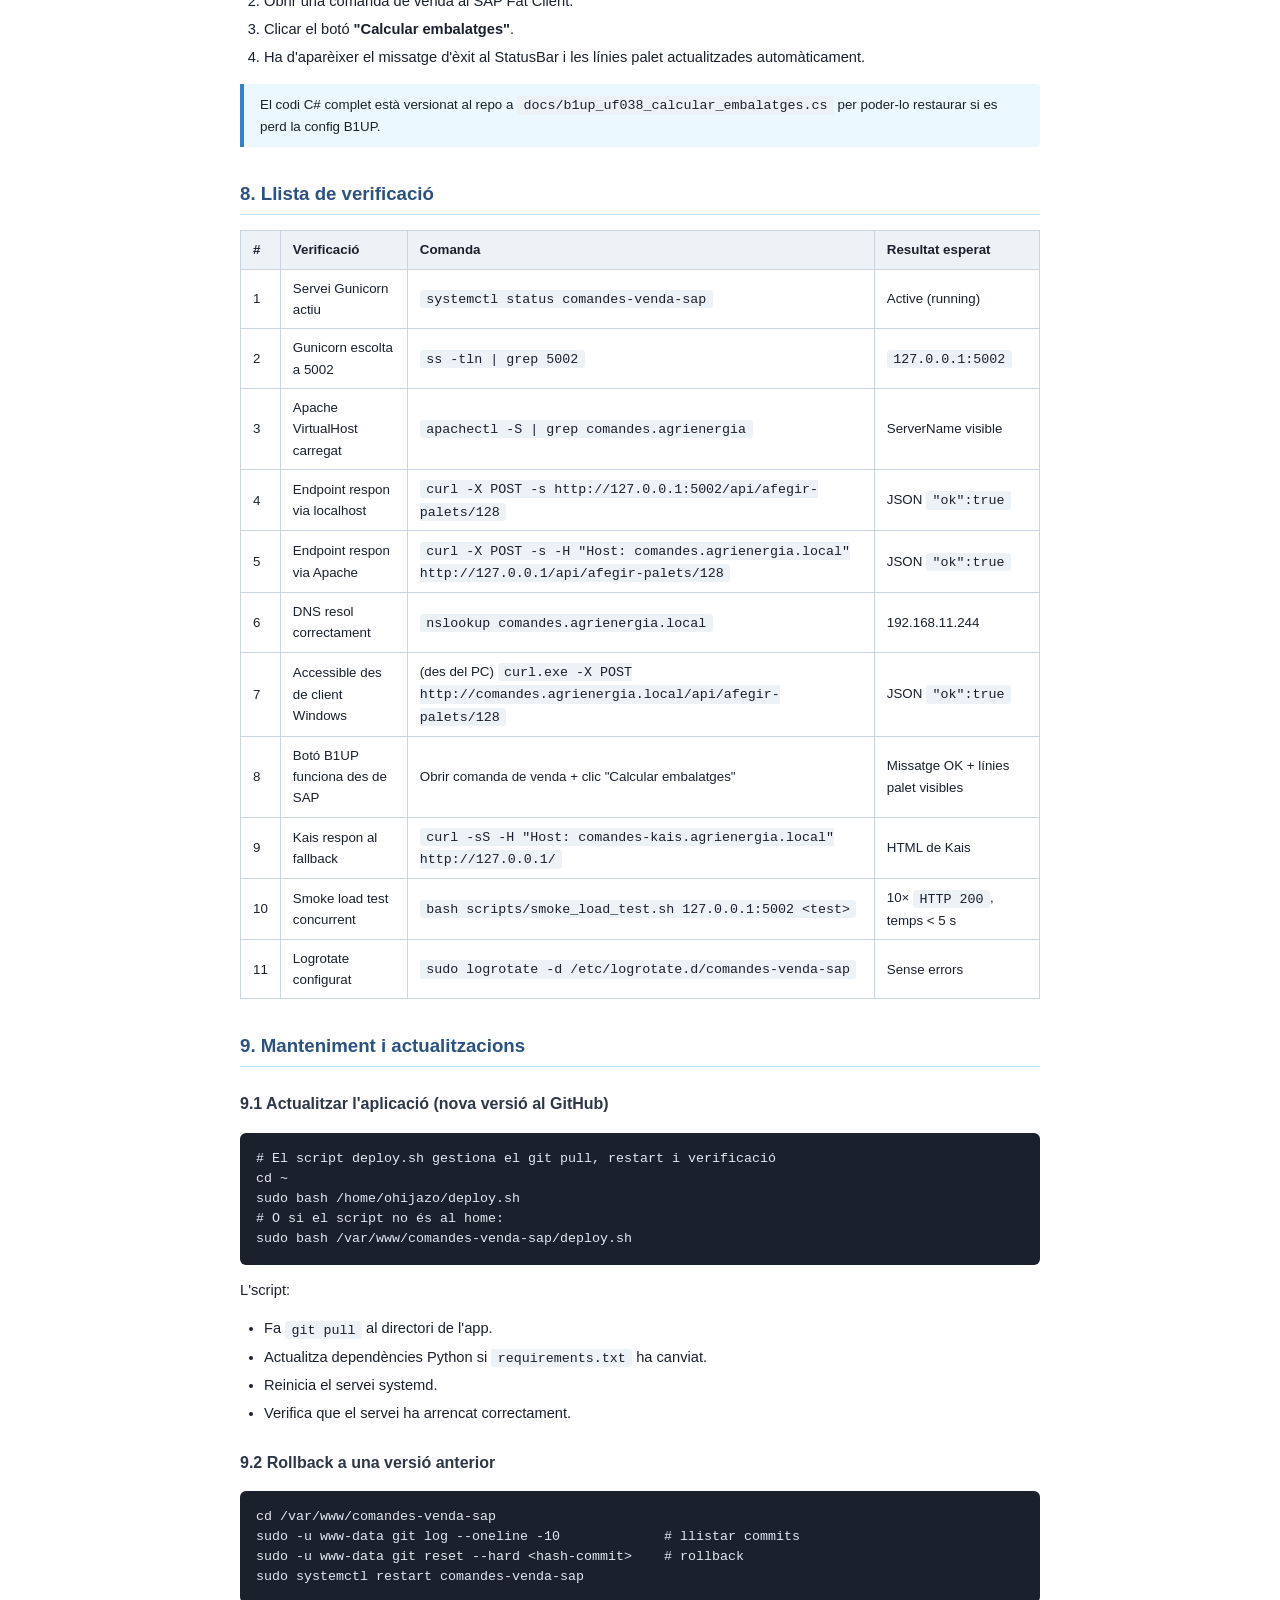
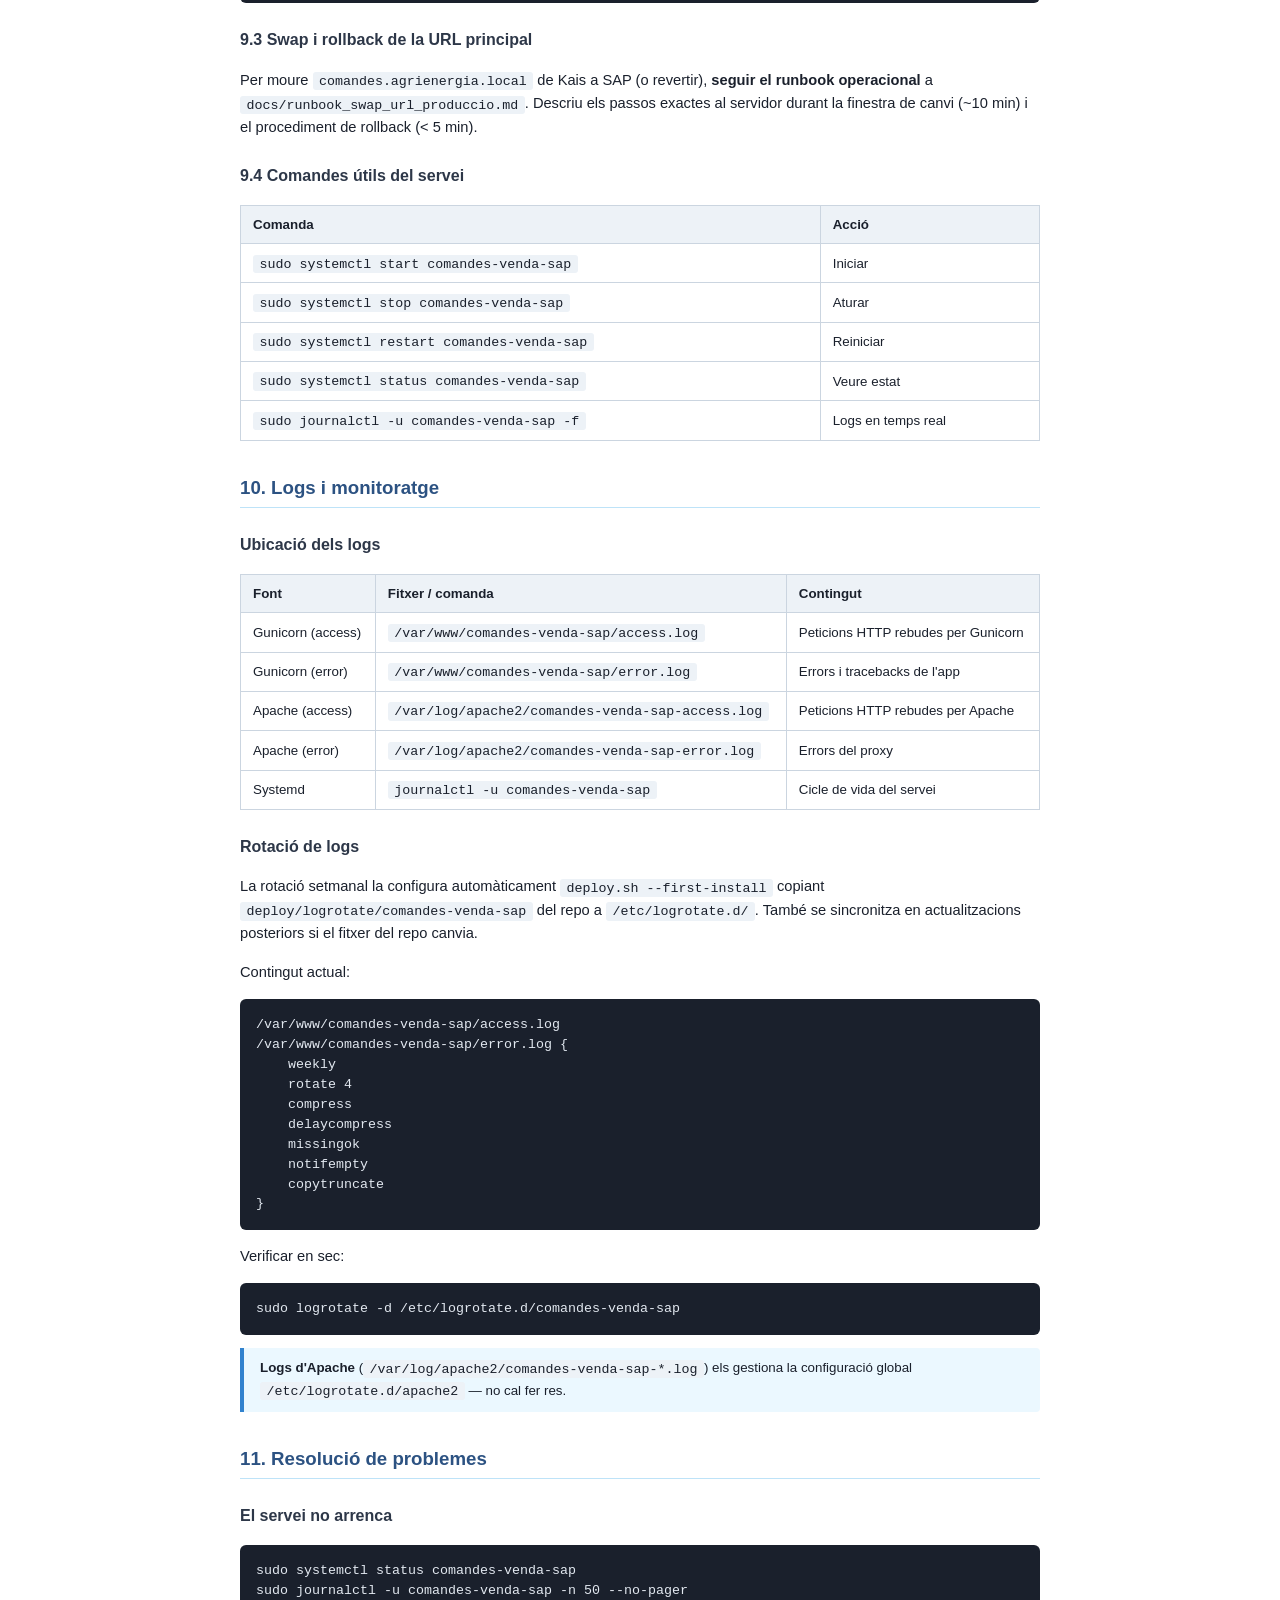
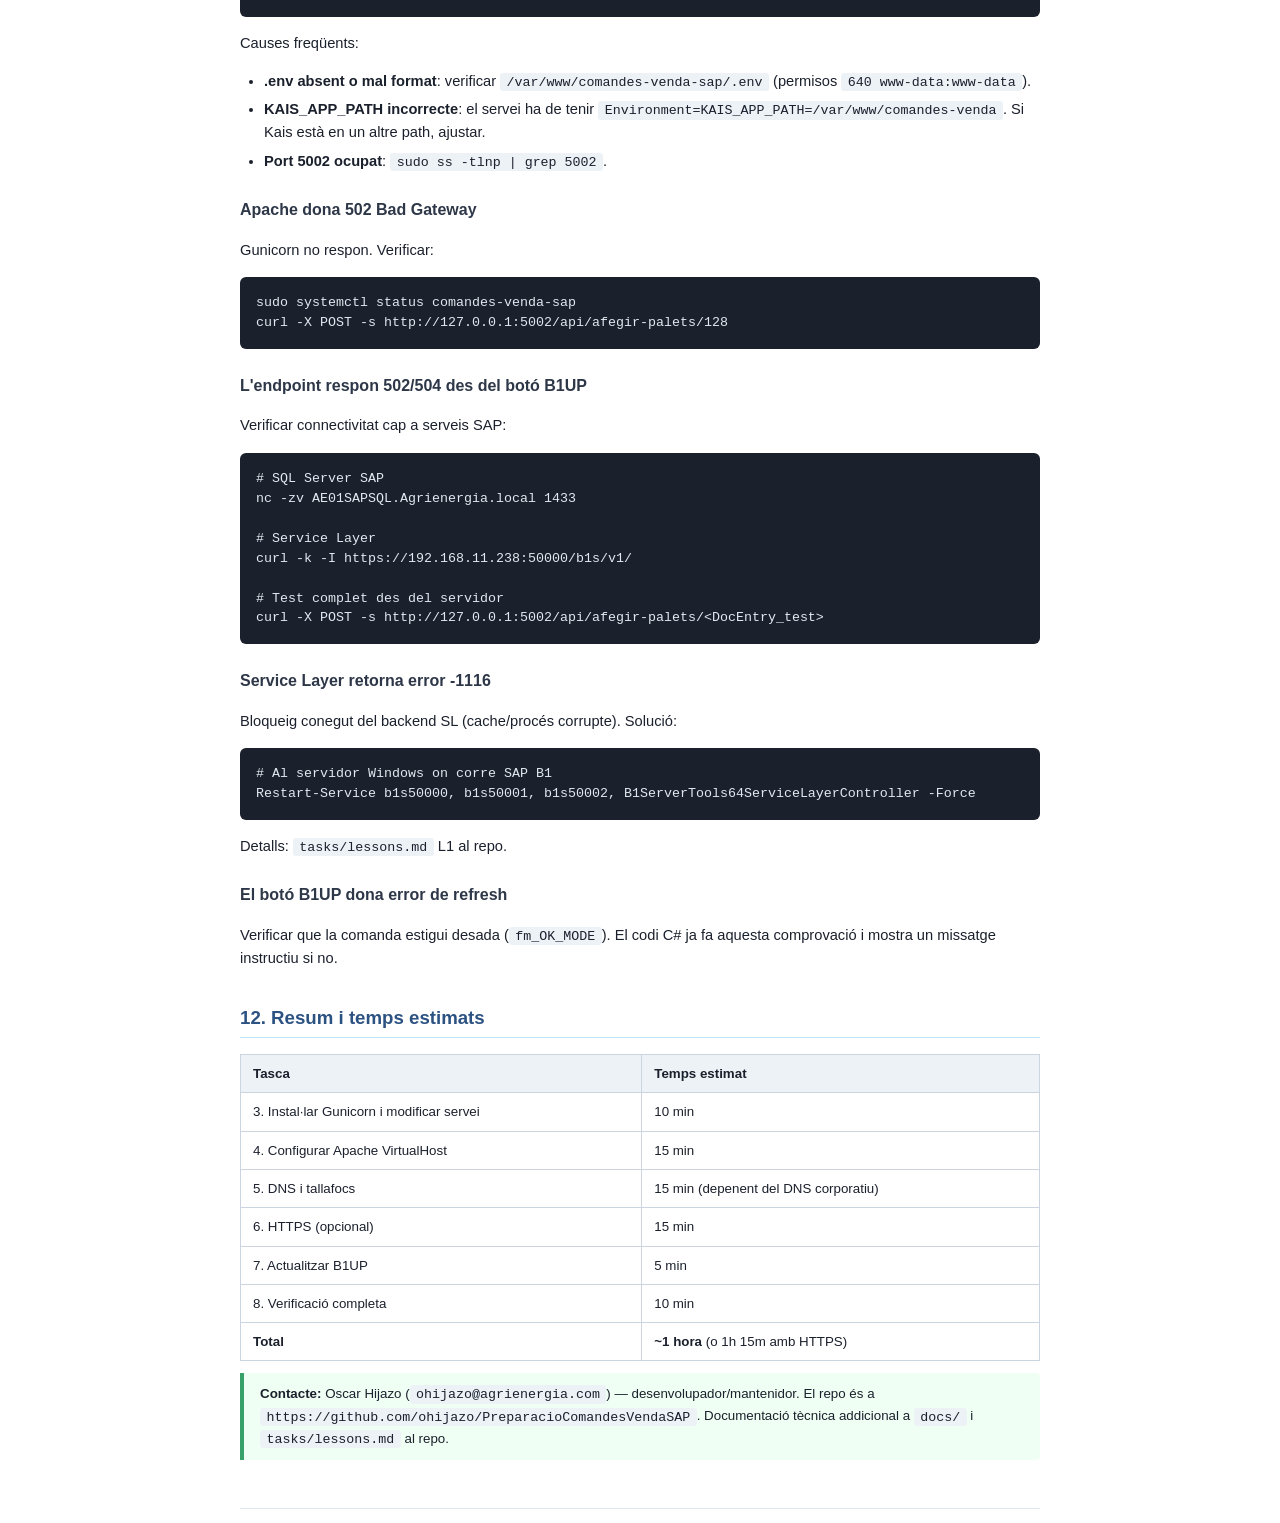
==== commit 3f266b35: "chore(sap): la BD de test passa a DB_FARIN_TEST Sistemes ha restaurat DB_FARINERA_TEST sobre DB_FARI" ====
--- a/docs/guia-desplegament-sap.html
+++ b/docs/guia-desplegament-sap.html
@@ -122,7 +122,7 @@
     │                      │                        │
 SQL Server SAP B1        Service Layer SAP B1
 AE01SAPSQL.Agrienergia    https://192.168.11.238:50000
-DB_FARINERA_TEST          /b1s/v1
+DB_FARIN_TEST             /b1s/v1
 (lectura, ORDR/RDR1)      (escriptura línies palet via PATCH)</code></pre>
 
 <div class="info">
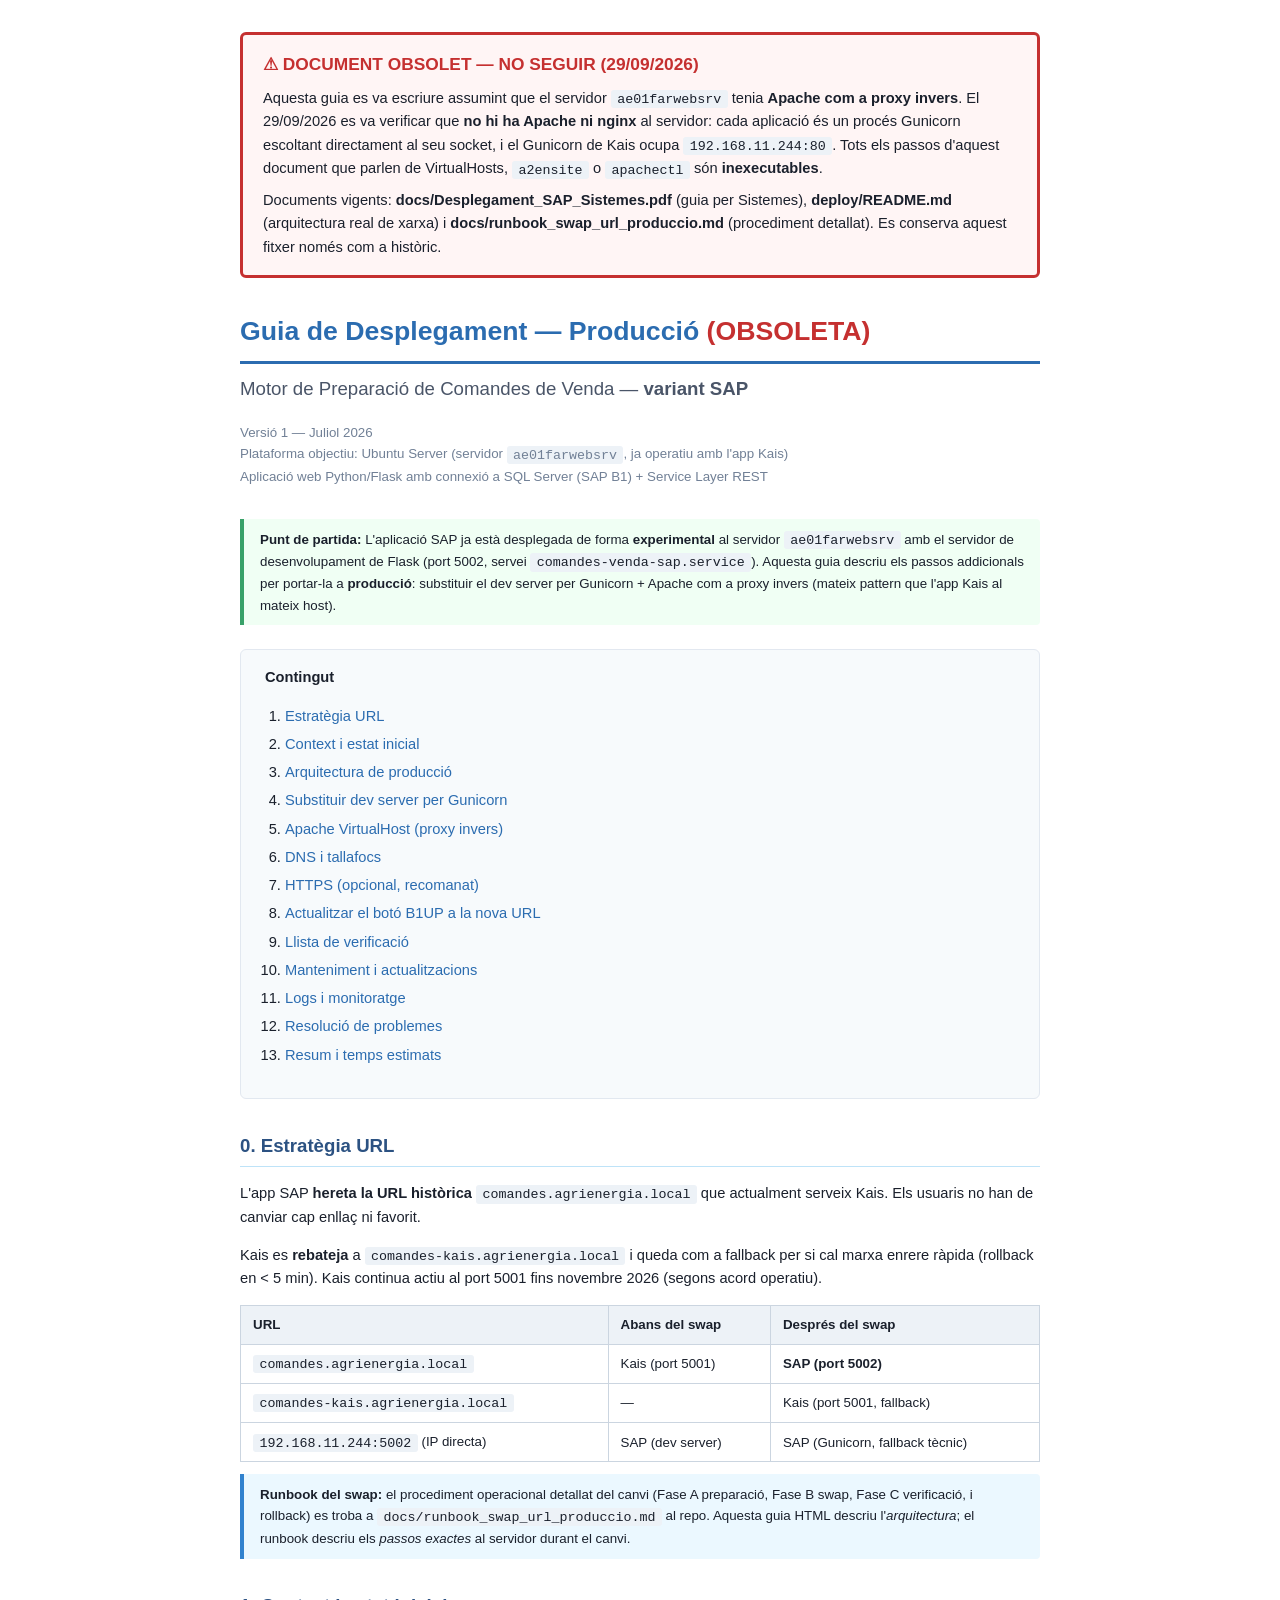
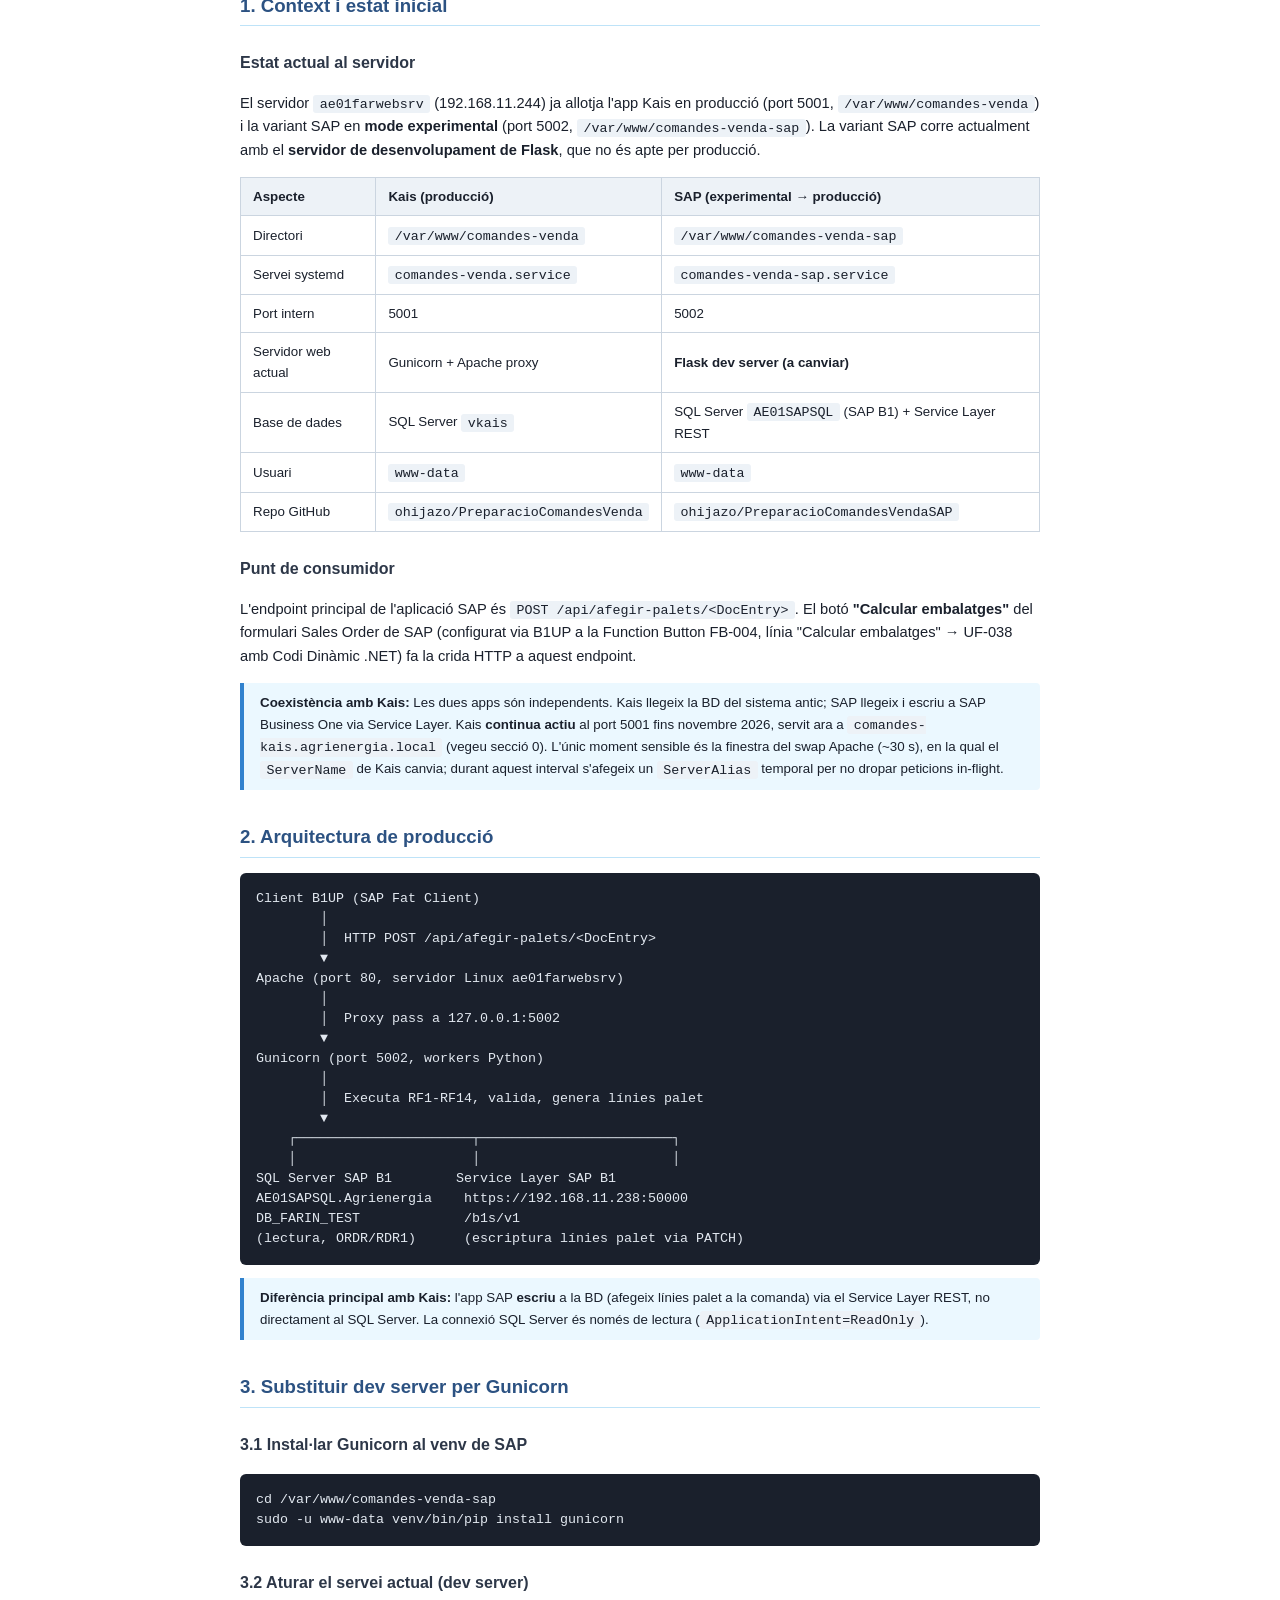
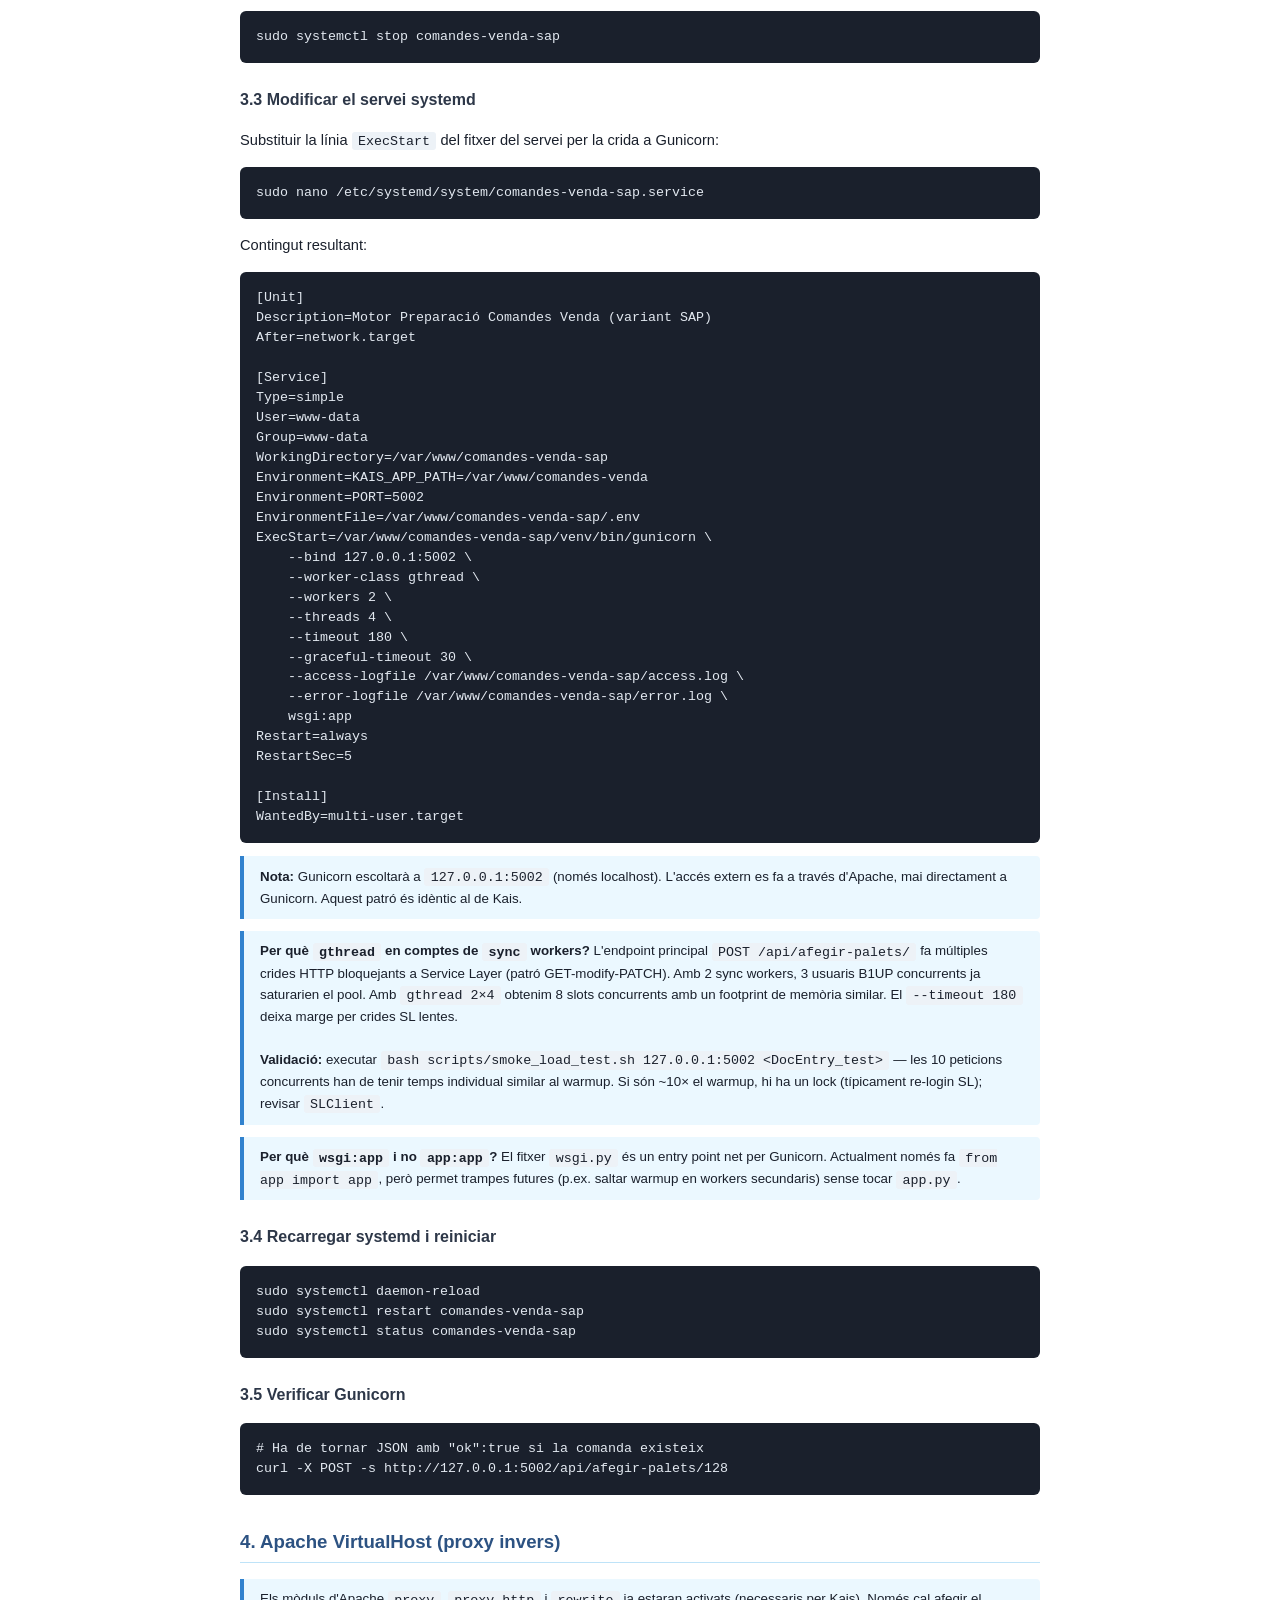
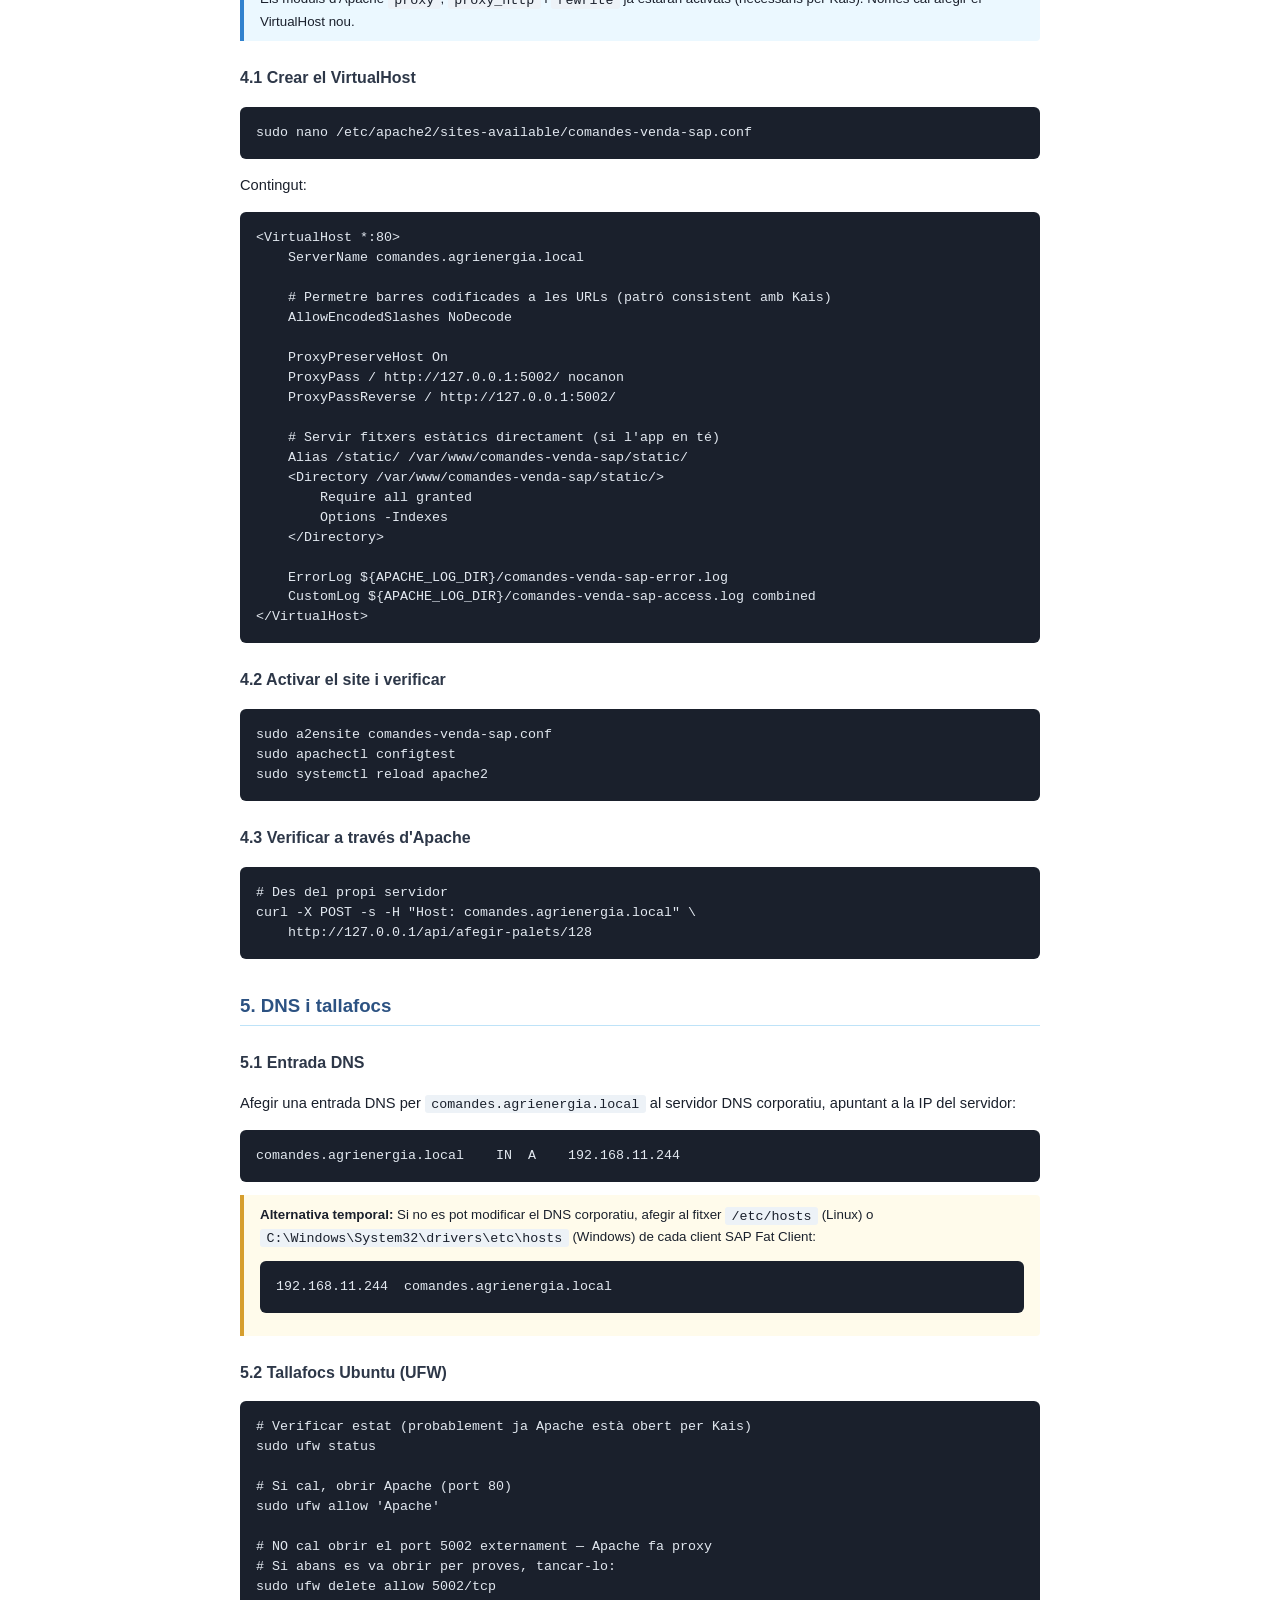
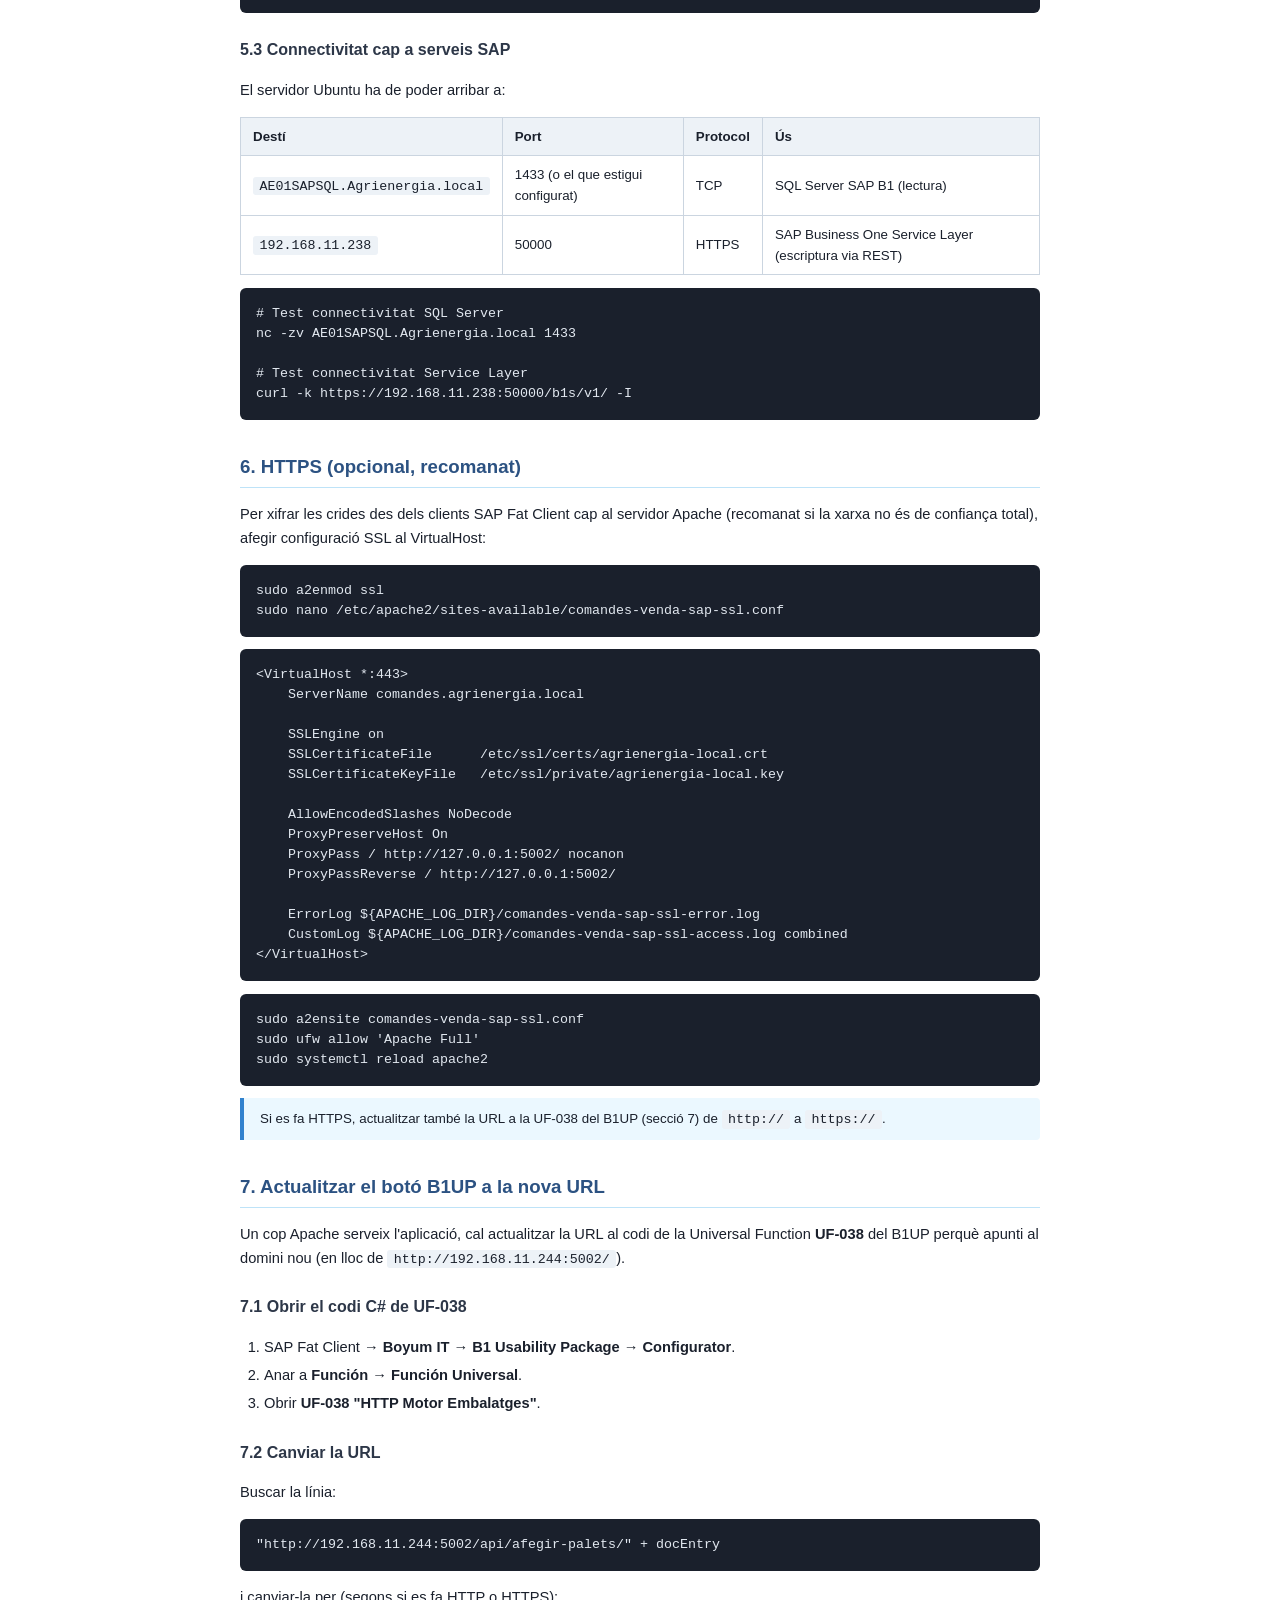
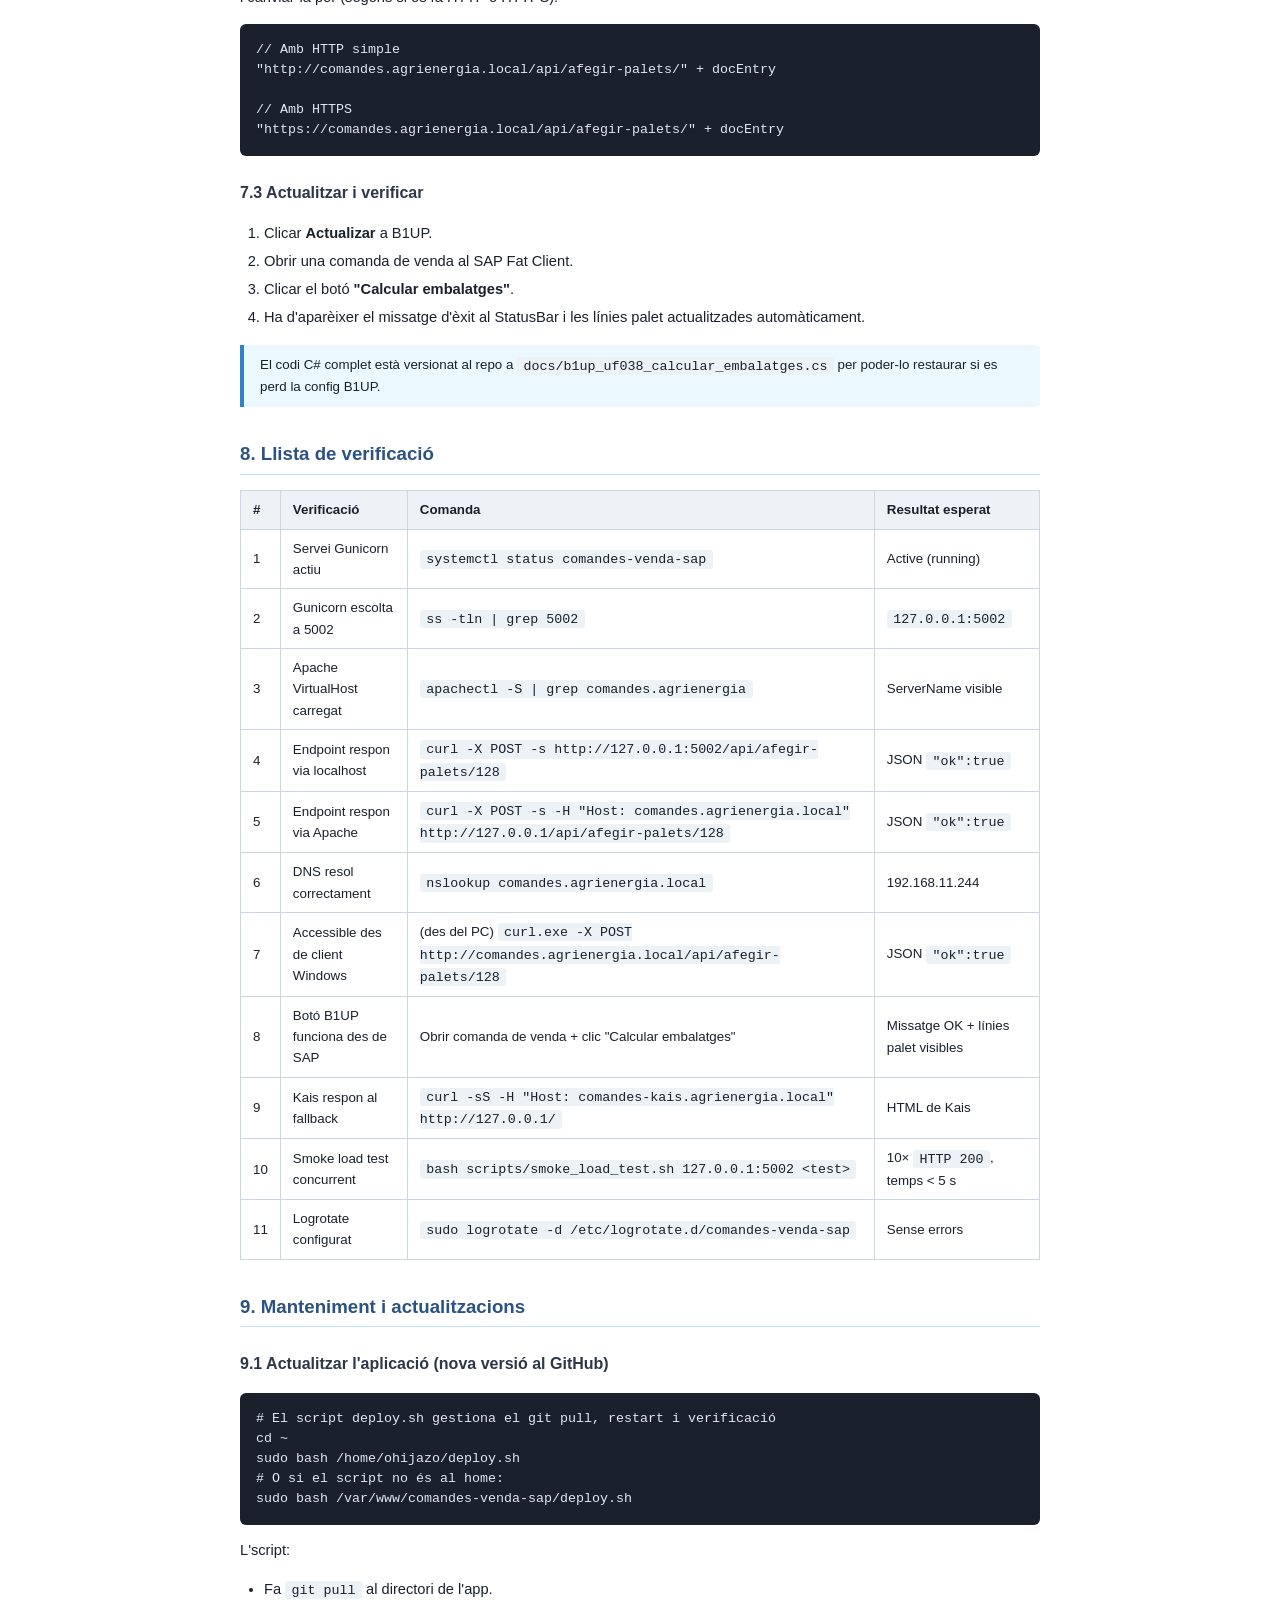
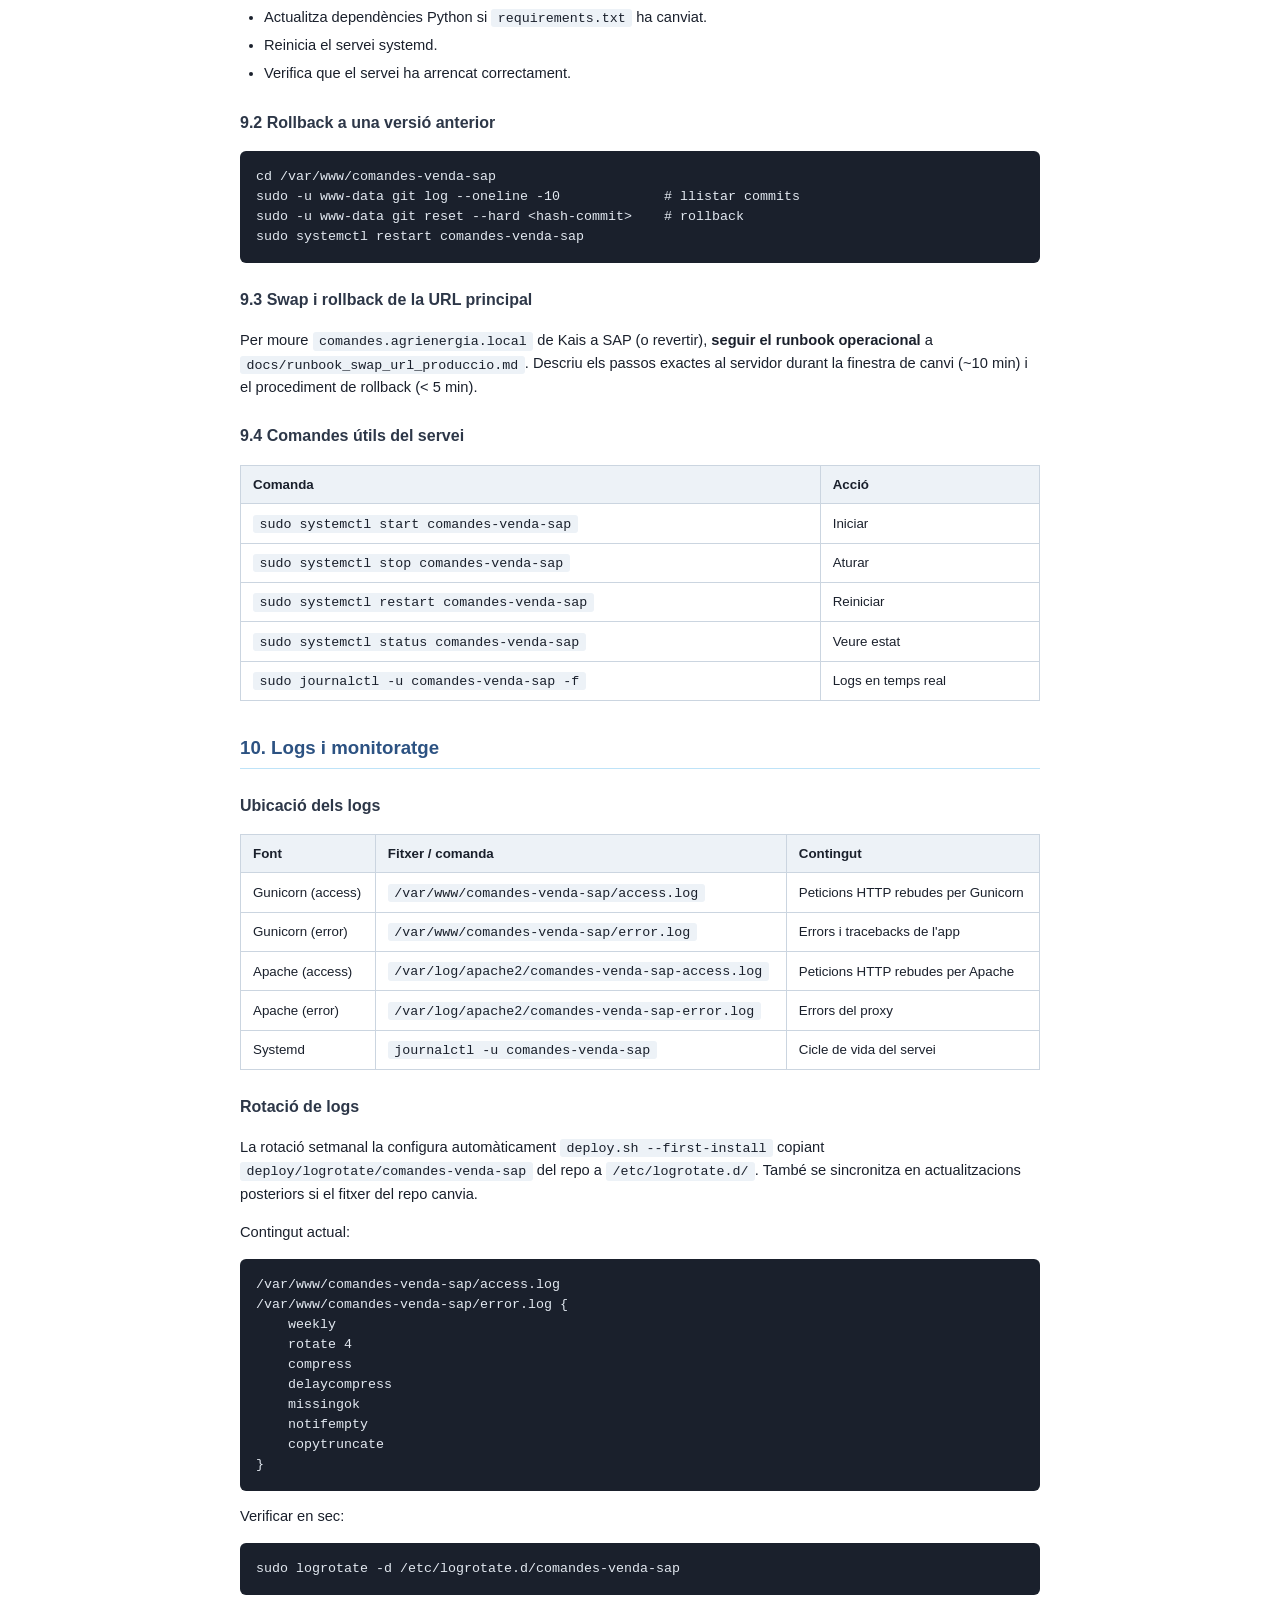
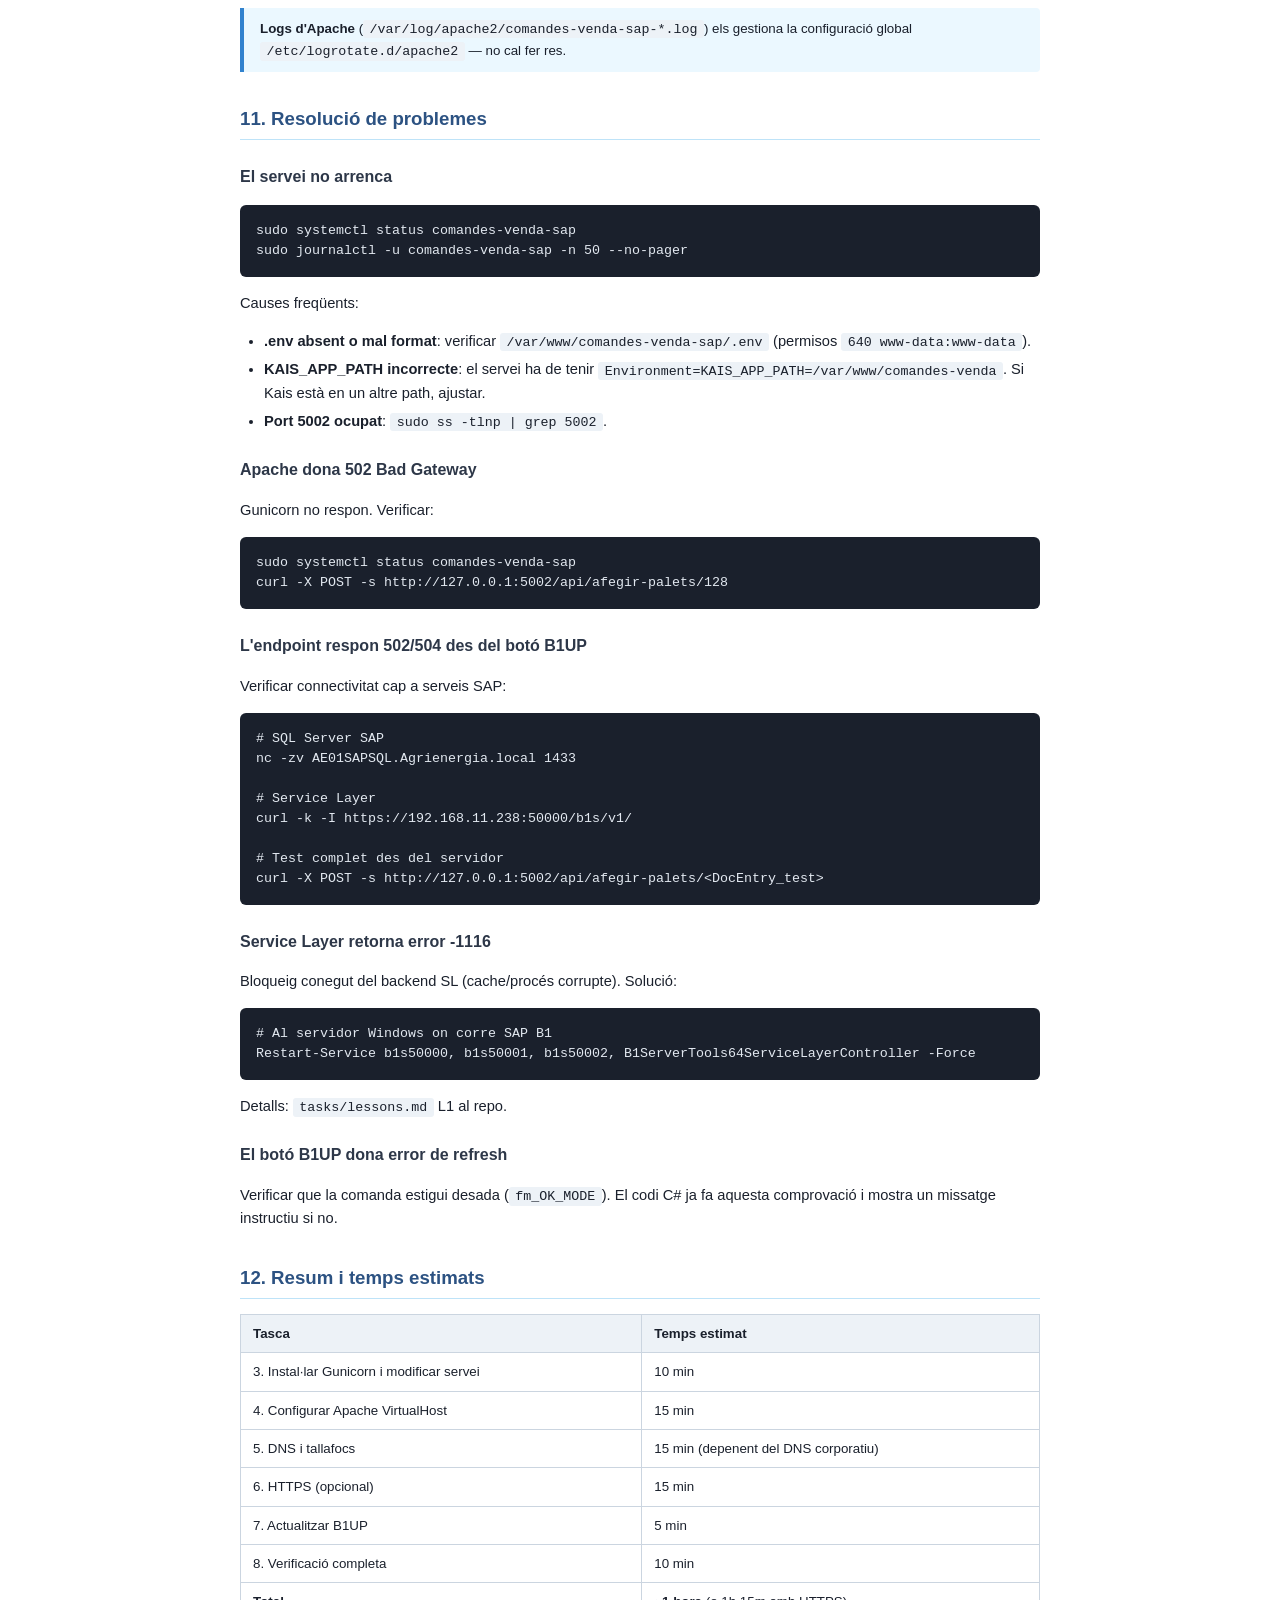
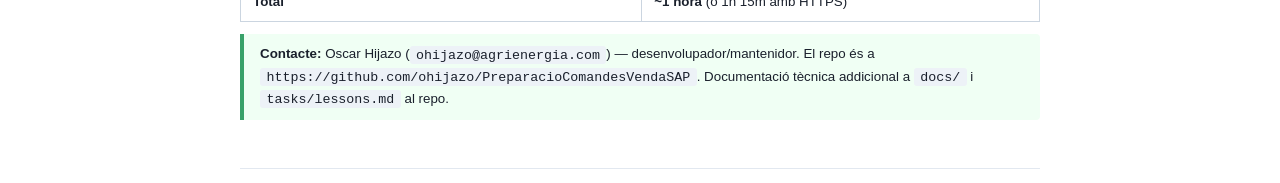
==== commit ea3a30a6: "feat(deploy): convivència Kais+SAP via IP secundària, sense reverse proxy El repo assumia un Apache " ====
--- a/docs/guia-desplegament-sap.html
+++ b/docs/guia-desplegament-sap.html
@@ -30,7 +30,17 @@
 </head>
 <body>
 
-<h1>Guia de Desplegament — Producció</h1>
+<div style="border: 3px solid #c53030; background: #fff5f5; padding: 1rem 1.25rem; margin-bottom: 2rem; border-radius: 6px;">
+    <p style="margin: 0 0 0.5rem 0; font-size: 13pt; color: #c53030;"><strong>⚠ DOCUMENT OBSOLET — NO SEGUIR (29/09/2026)</strong></p>
+    <p style="margin: 0 0 0.5rem 0;">Aquesta guia es va escriure assumint que el servidor <code>ae01farwebsrv</code> tenia <strong>Apache com a proxy invers</strong>. El 29/09/2026 es va verificar que <strong>no hi ha Apache ni nginx</strong> al servidor: cada aplicació és un procés Gunicorn escoltant directament al seu socket, i el Gunicorn de Kais ocupa <code>192.168.11.244:80</code>. Tots els passos d'aquest document que parlen de VirtualHosts, <code>a2ensite</code> o <code>apachectl</code> són <strong>inexecutables</strong>.</p>
+    <p style="margin: 0;">Documents vigents:
+        <strong>docs/Desplegament_SAP_Sistemes.pdf</strong> (guia per Sistemes),
+        <strong>deploy/README.md</strong> (arquitectura real de xarxa) i
+        <strong>docs/runbook_swap_url_produccio.md</strong> (procediment detallat).
+        Es conserva aquest fitxer només com a històric.</p>
+</div>
+
+<h1>Guia de Desplegament — Producció <span style="color: #c53030;">(OBSOLETA)</span></h1>
 <p style="font-size: 14pt; color: #4a5568; margin-top: -0.5rem;">Motor de Preparació de Comandes de Venda — <strong>variant SAP</strong></p>
 <div class="header-meta">
     Versió 1 — Juliol 2026<br>
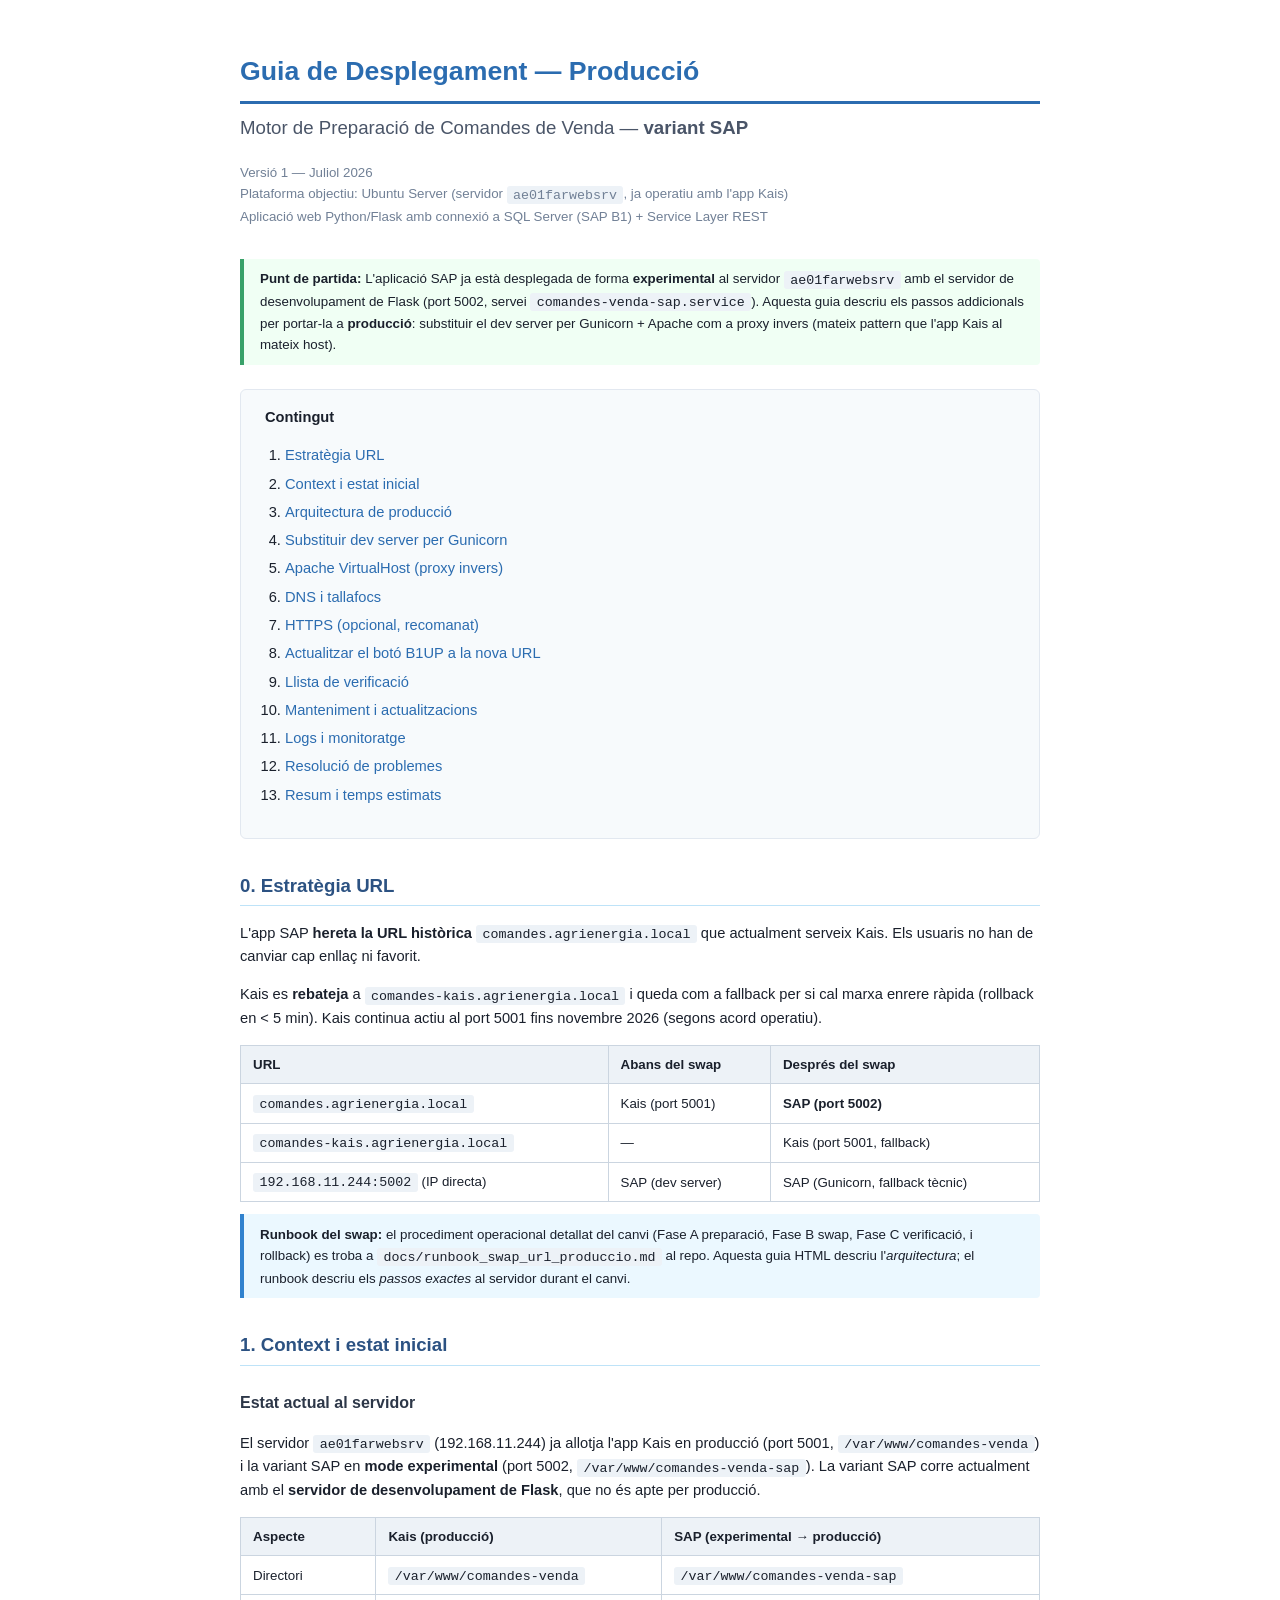
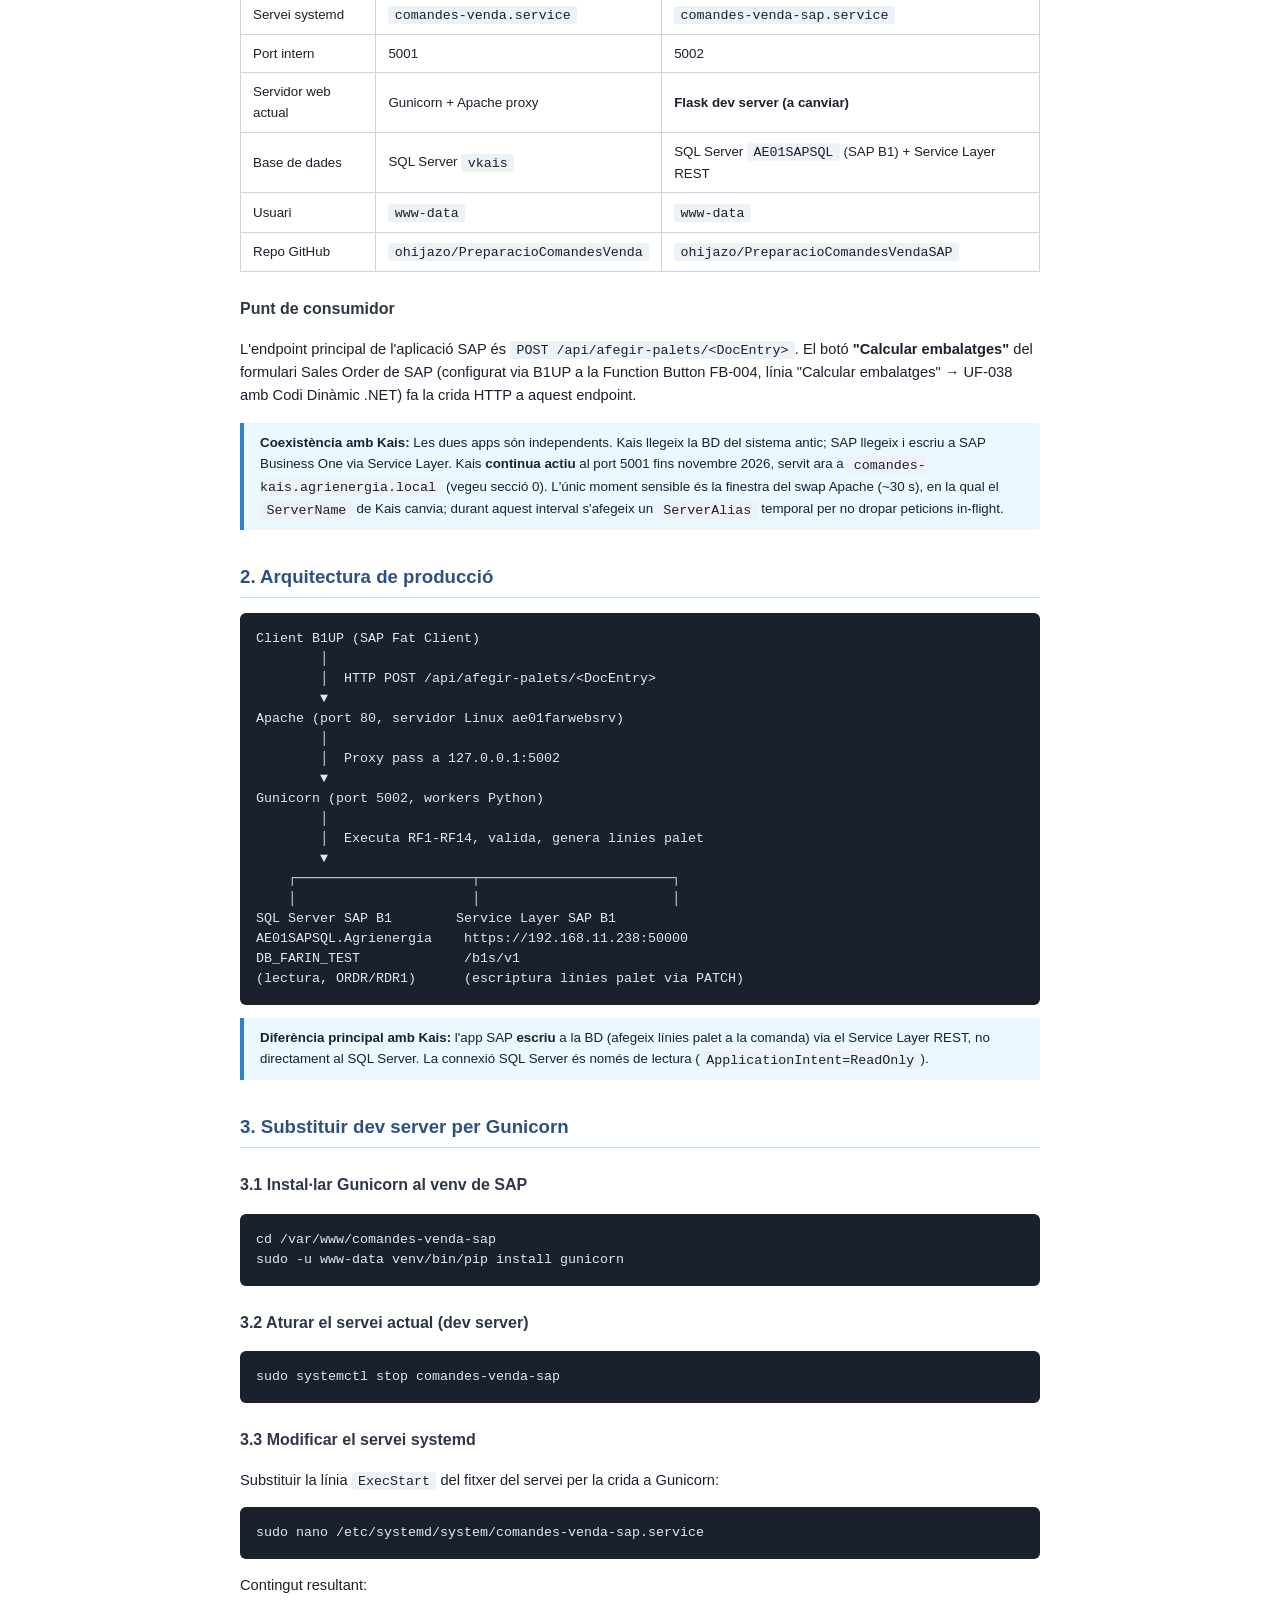
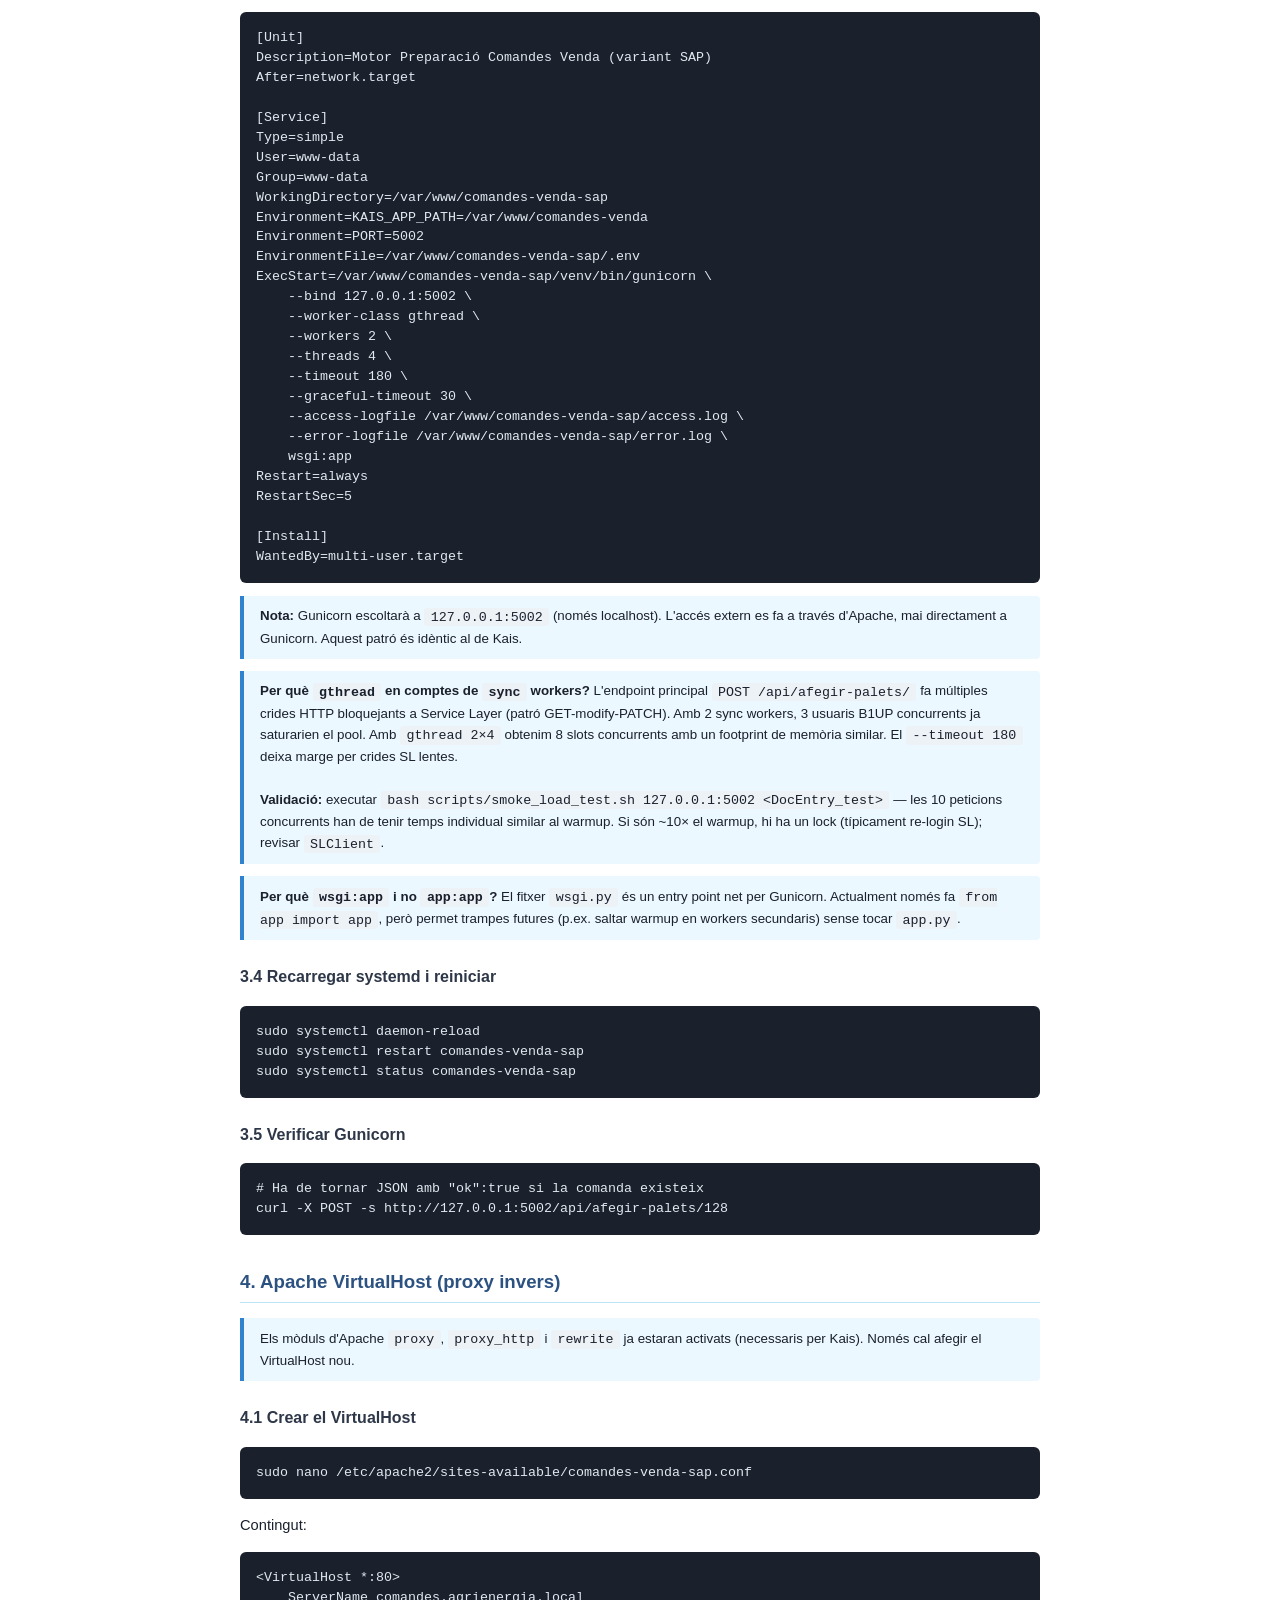
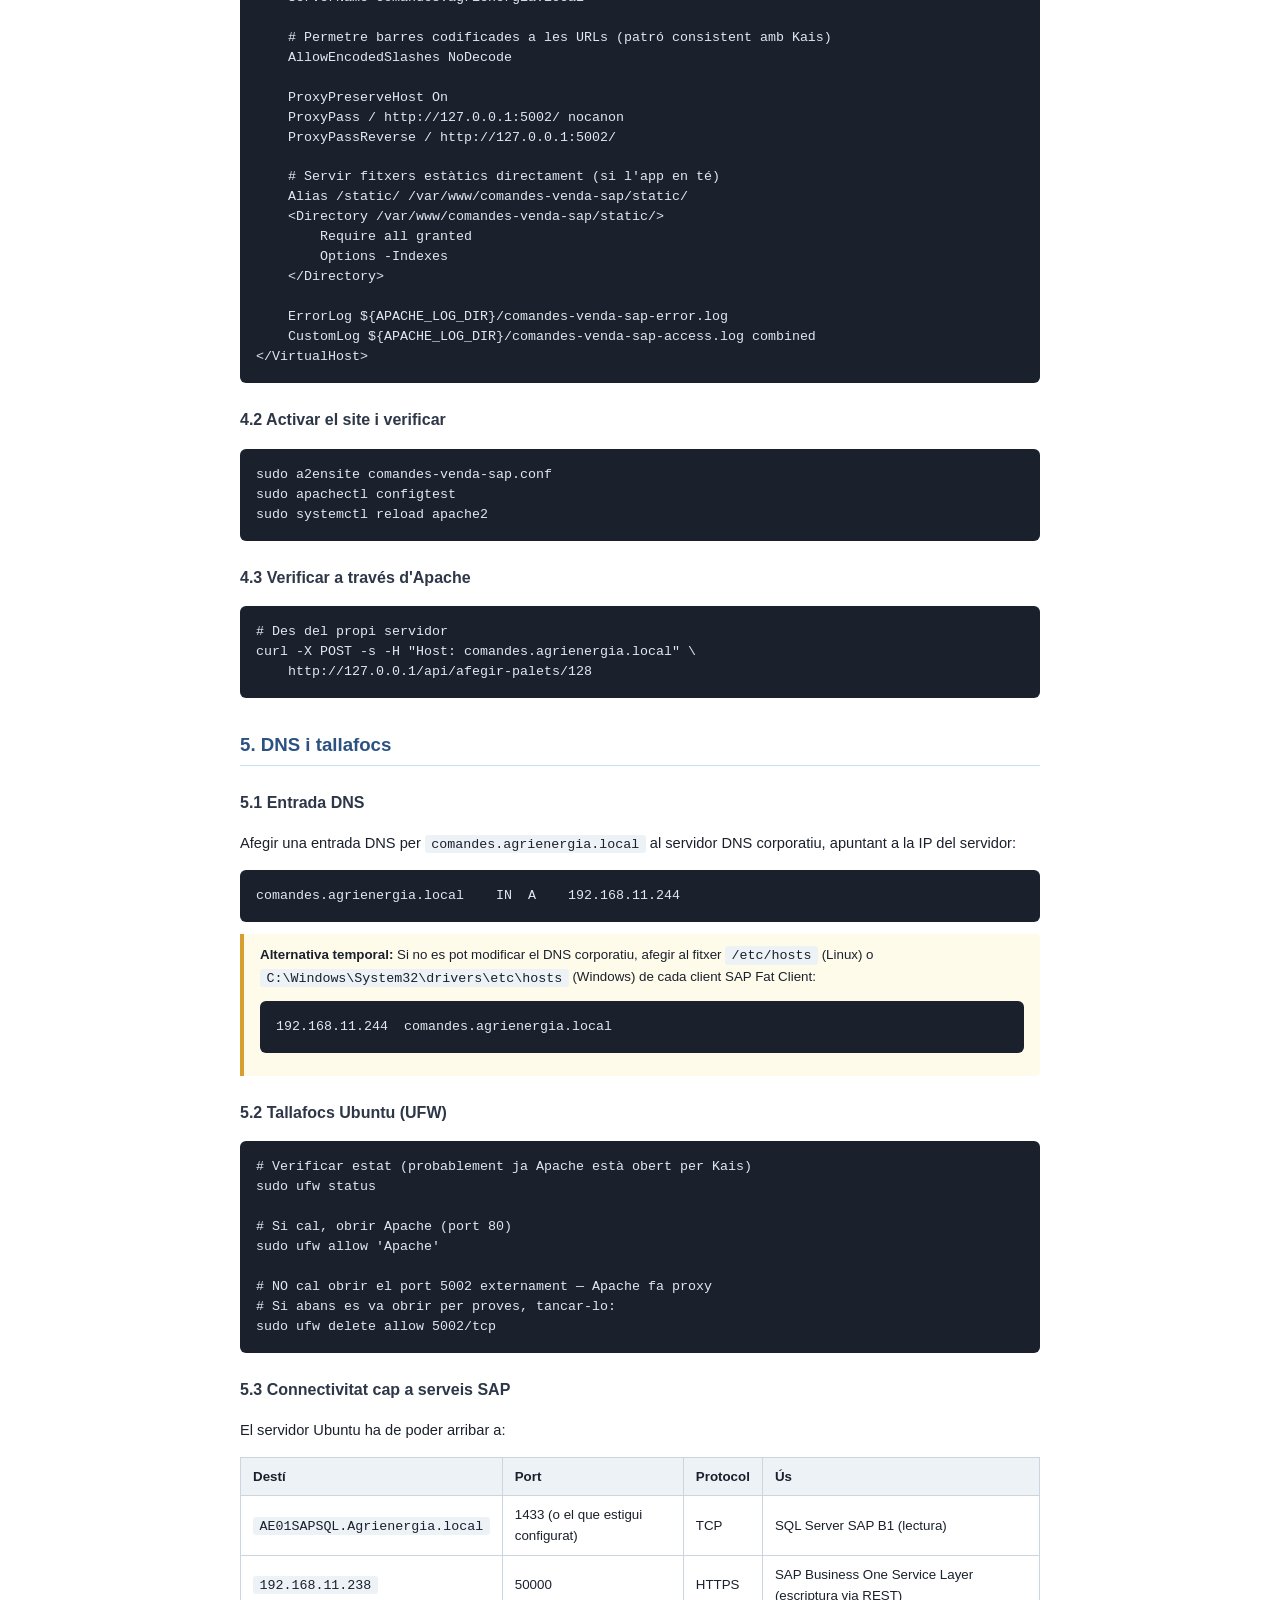
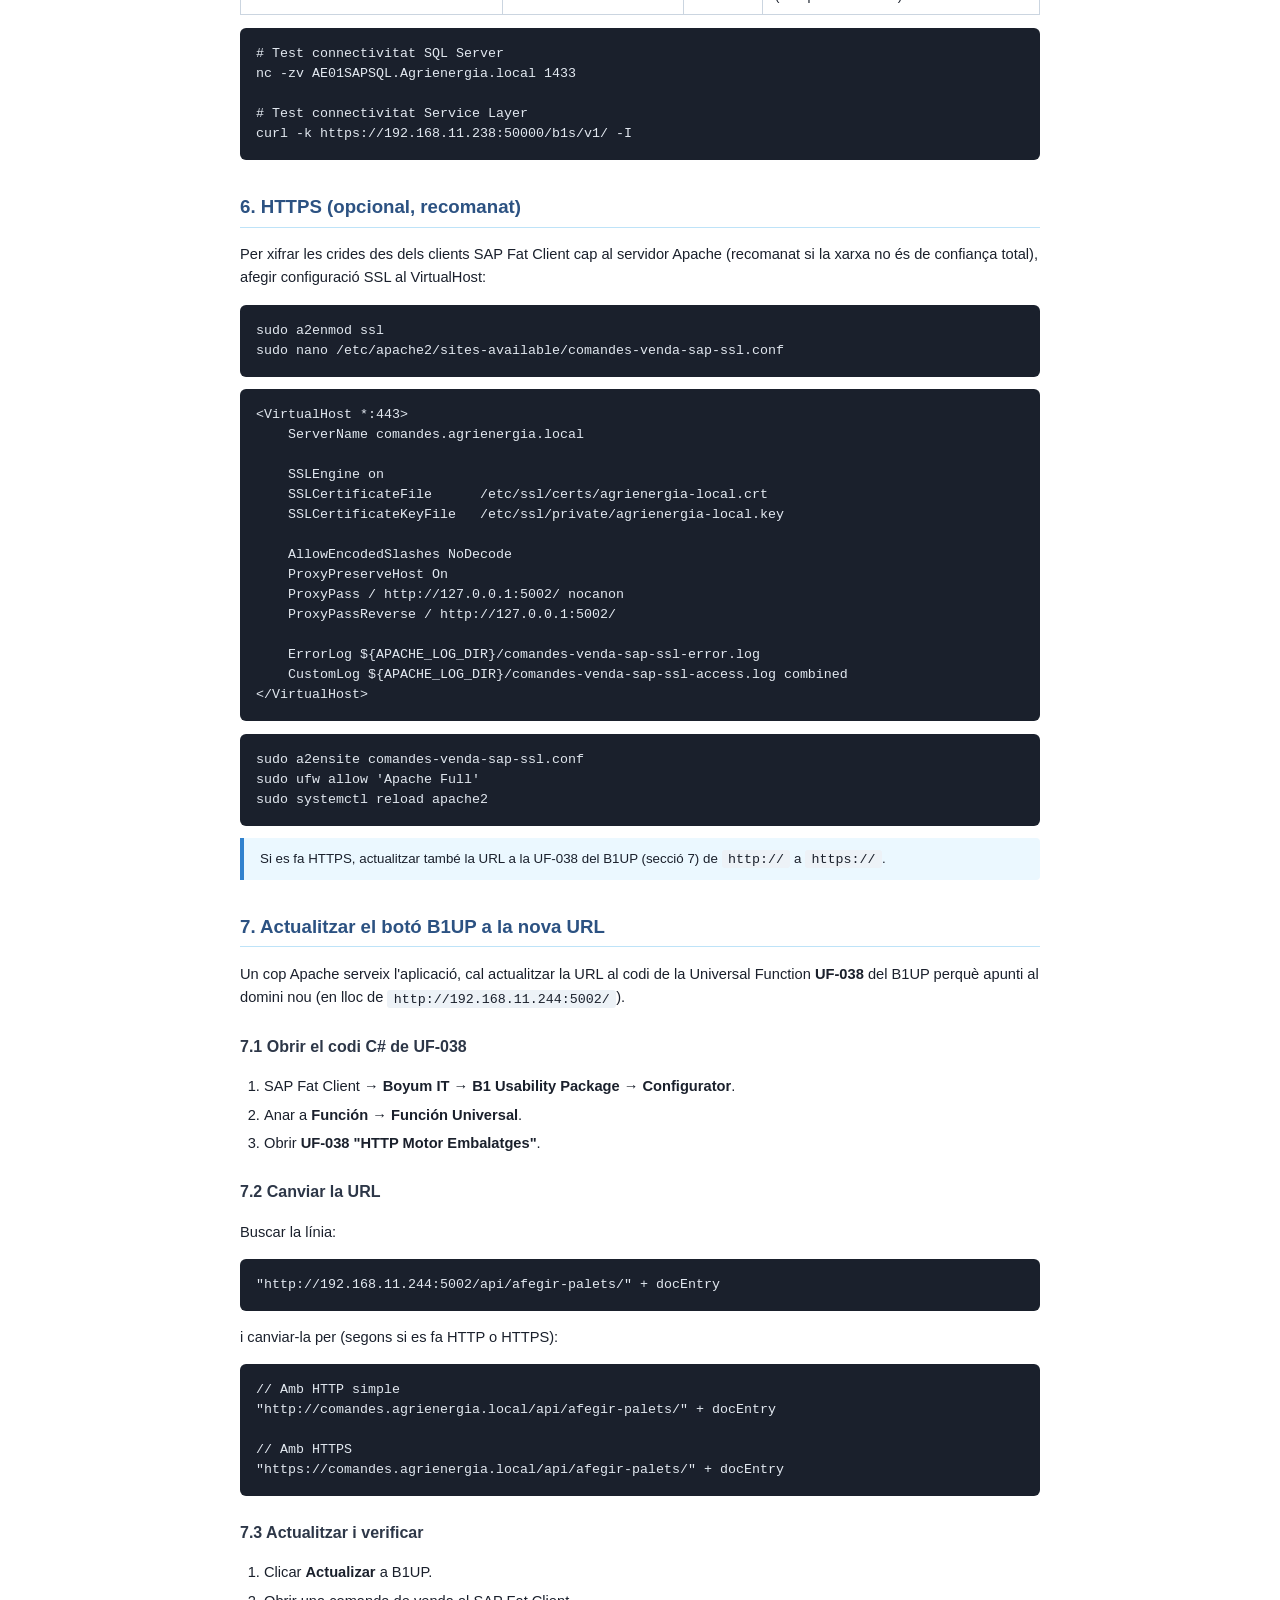
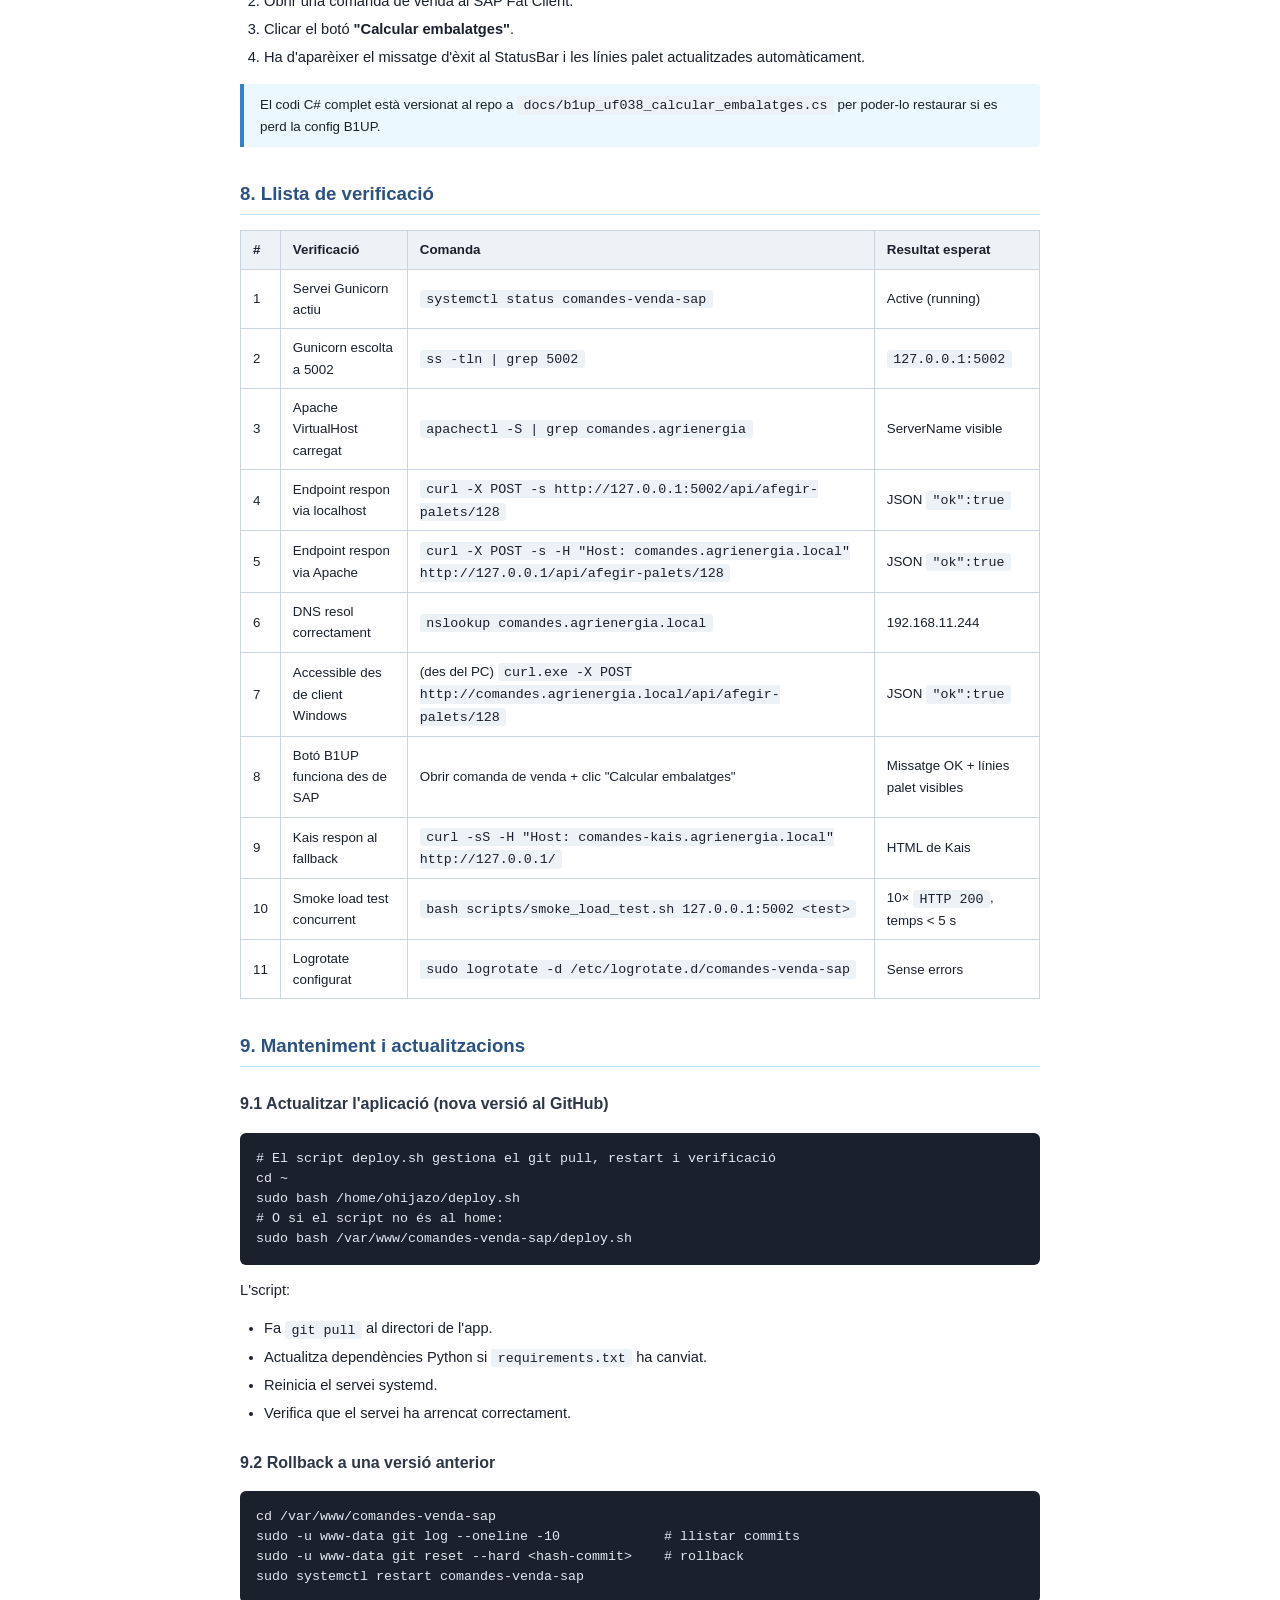
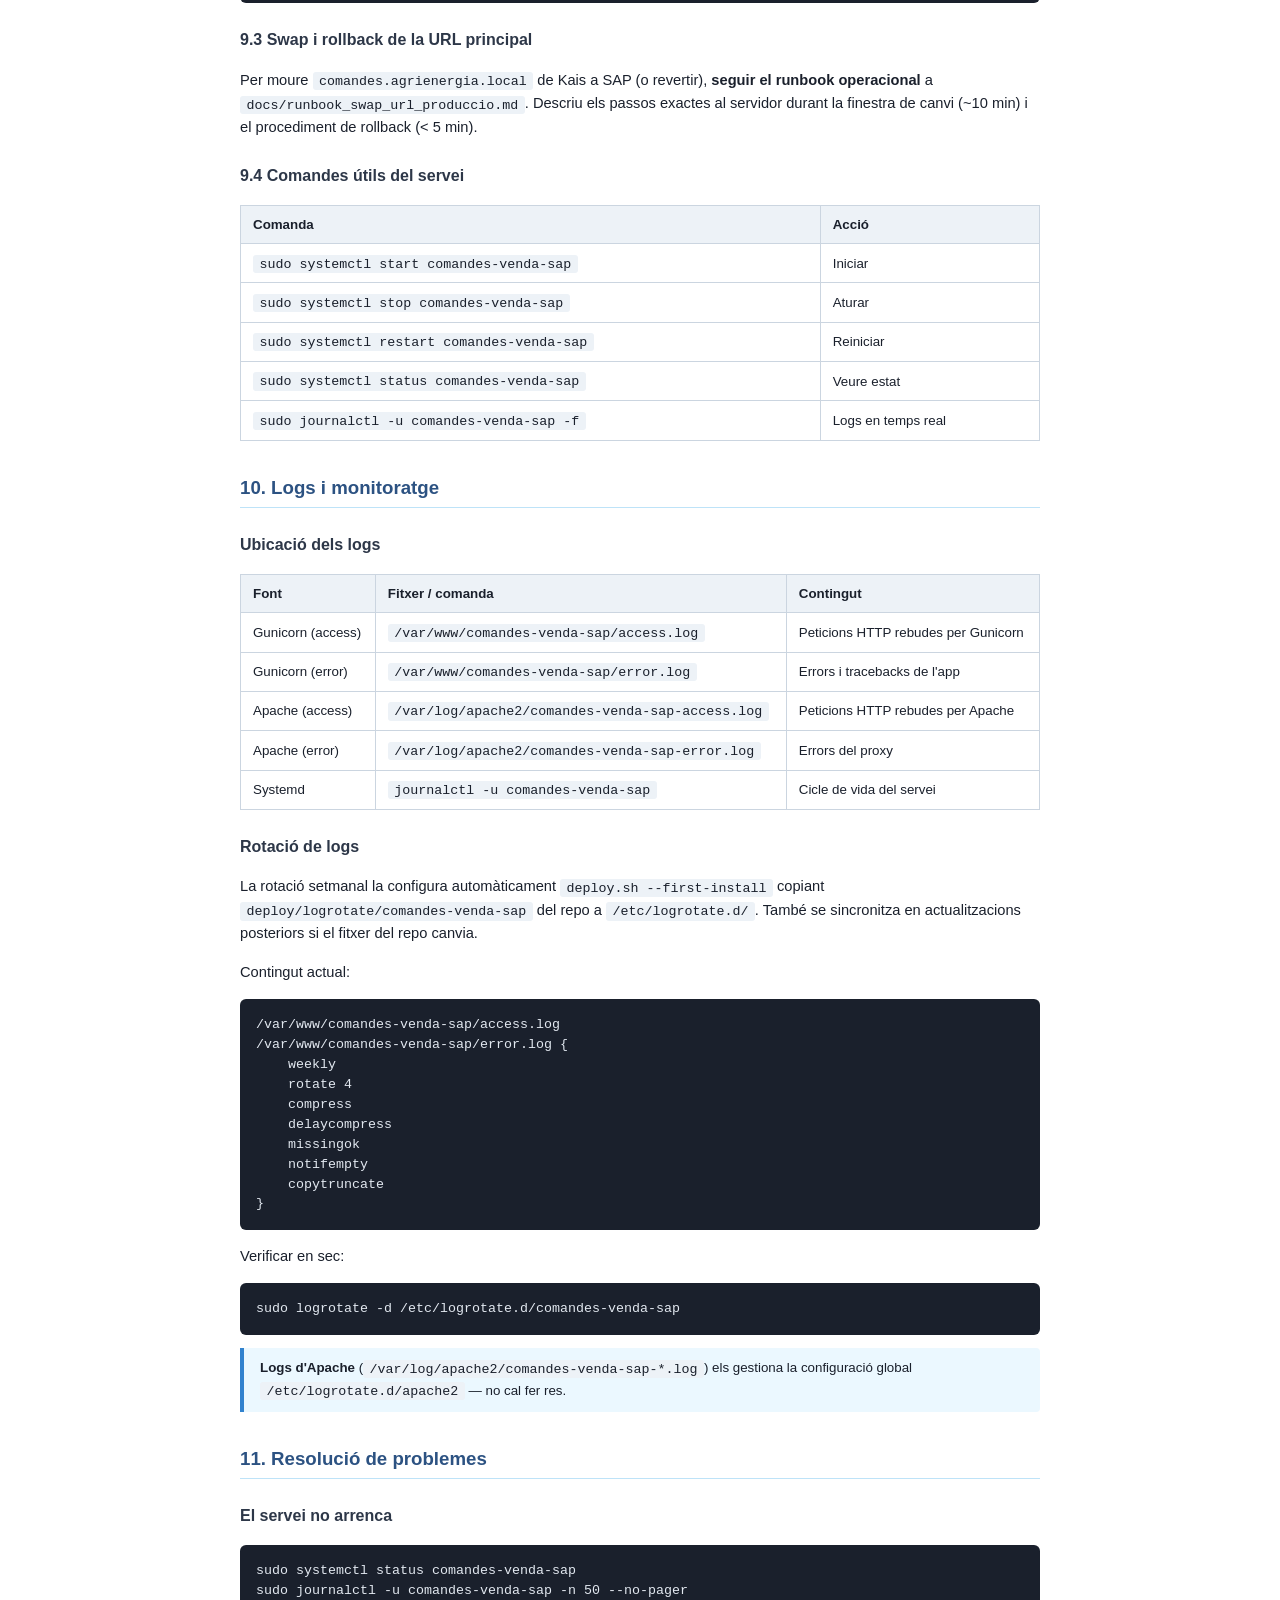
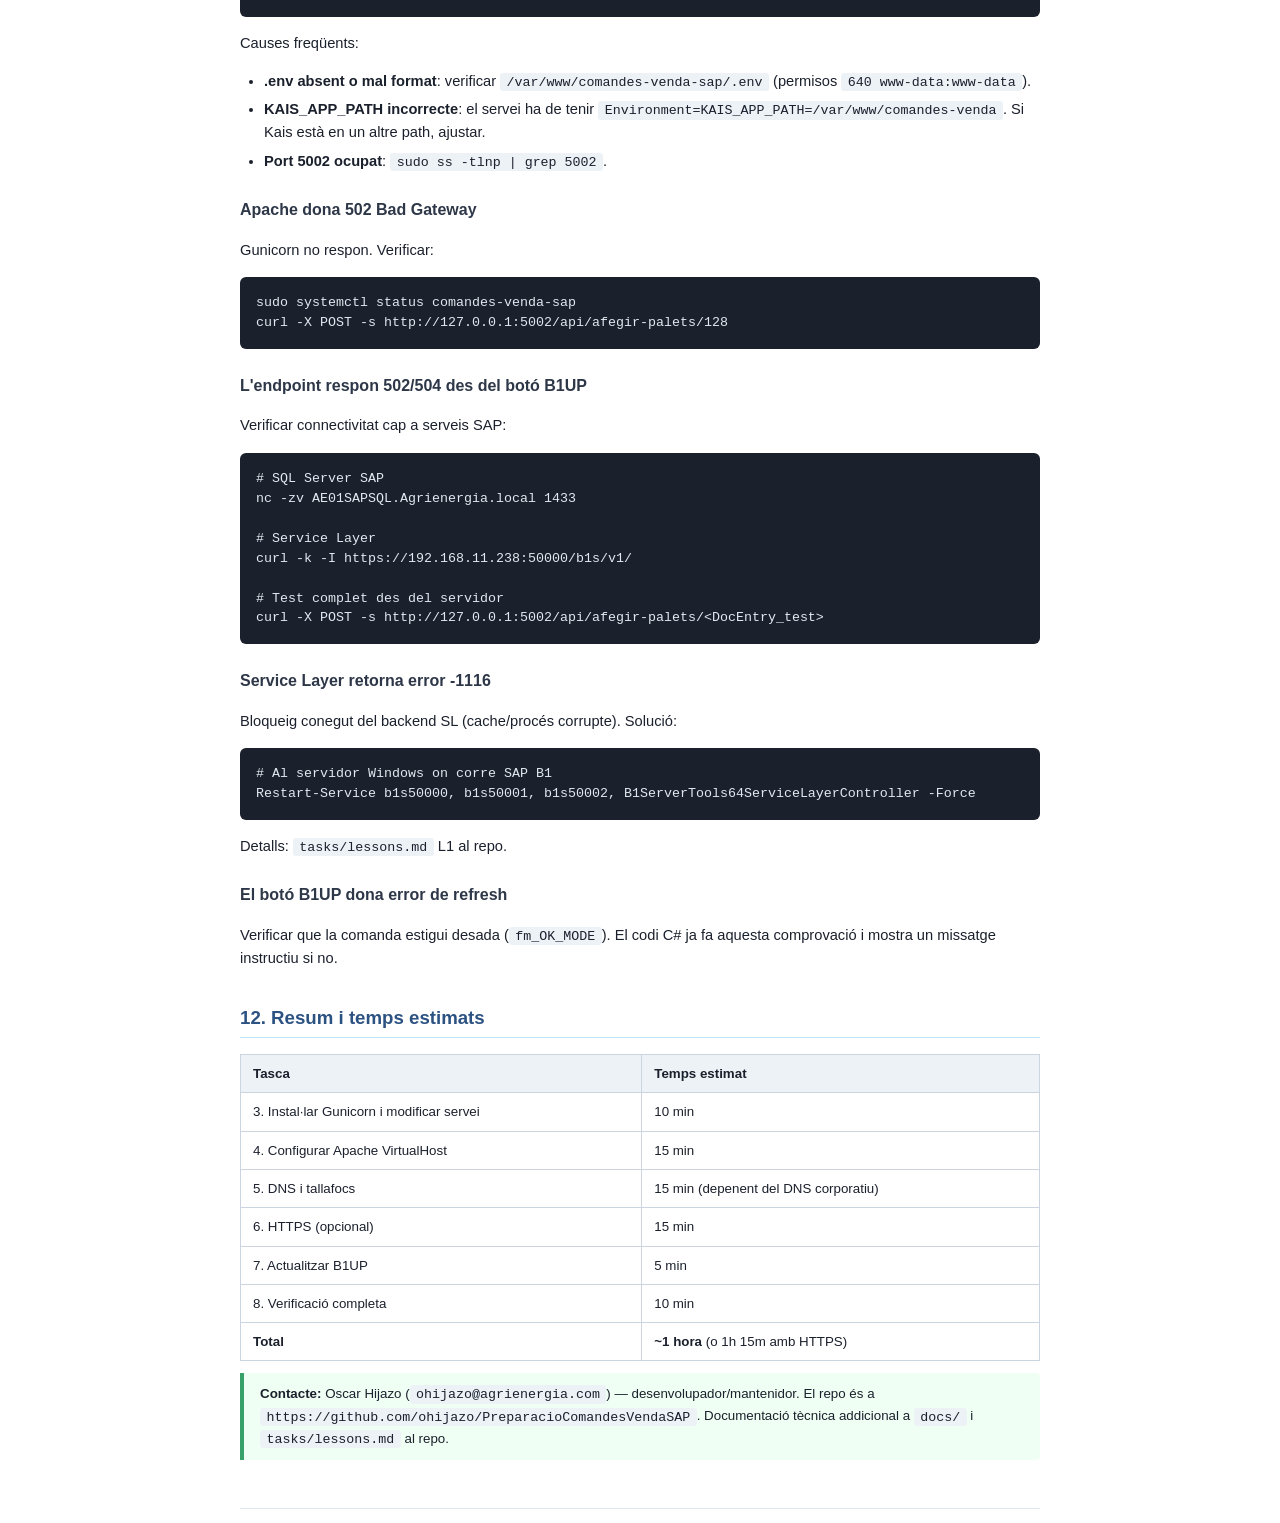
==== commit 3dd84c28: "fix(deploy): sí que hi ha Apache — revertir el redisseny i apuntar al swap L'auditoria del servidor " ====
--- a/docs/guia-desplegament-sap.html
+++ b/docs/guia-desplegament-sap.html
@@ -30,17 +30,7 @@
 </head>
 <body>
 
-<div style="border: 3px solid #c53030; background: #fff5f5; padding: 1rem 1.25rem; margin-bottom: 2rem; border-radius: 6px;">
-    <p style="margin: 0 0 0.5rem 0; font-size: 13pt; color: #c53030;"><strong>⚠ DOCUMENT OBSOLET — NO SEGUIR (29/09/2026)</strong></p>
-    <p style="margin: 0 0 0.5rem 0;">Aquesta guia es va escriure assumint que el servidor <code>ae01farwebsrv</code> tenia <strong>Apache com a proxy invers</strong>. El 29/09/2026 es va verificar que <strong>no hi ha Apache ni nginx</strong> al servidor: cada aplicació és un procés Gunicorn escoltant directament al seu socket, i el Gunicorn de Kais ocupa <code>192.168.11.244:80</code>. Tots els passos d'aquest document que parlen de VirtualHosts, <code>a2ensite</code> o <code>apachectl</code> són <strong>inexecutables</strong>.</p>
-    <p style="margin: 0;">Documents vigents:
-        <strong>docs/Desplegament_SAP_Sistemes.pdf</strong> (guia per Sistemes),
-        <strong>deploy/README.md</strong> (arquitectura real de xarxa) i
-        <strong>docs/runbook_swap_url_produccio.md</strong> (procediment detallat).
-        Es conserva aquest fitxer només com a històric.</p>
-</div>
-
-<h1>Guia de Desplegament — Producció <span style="color: #c53030;">(OBSOLETA)</span></h1>
+<h1>Guia de Desplegament — Producció</h1>
 <p style="font-size: 14pt; color: #4a5568; margin-top: -0.5rem;">Motor de Preparació de Comandes de Venda — <strong>variant SAP</strong></p>
 <div class="header-meta">
     Versió 1 — Juliol 2026<br>
